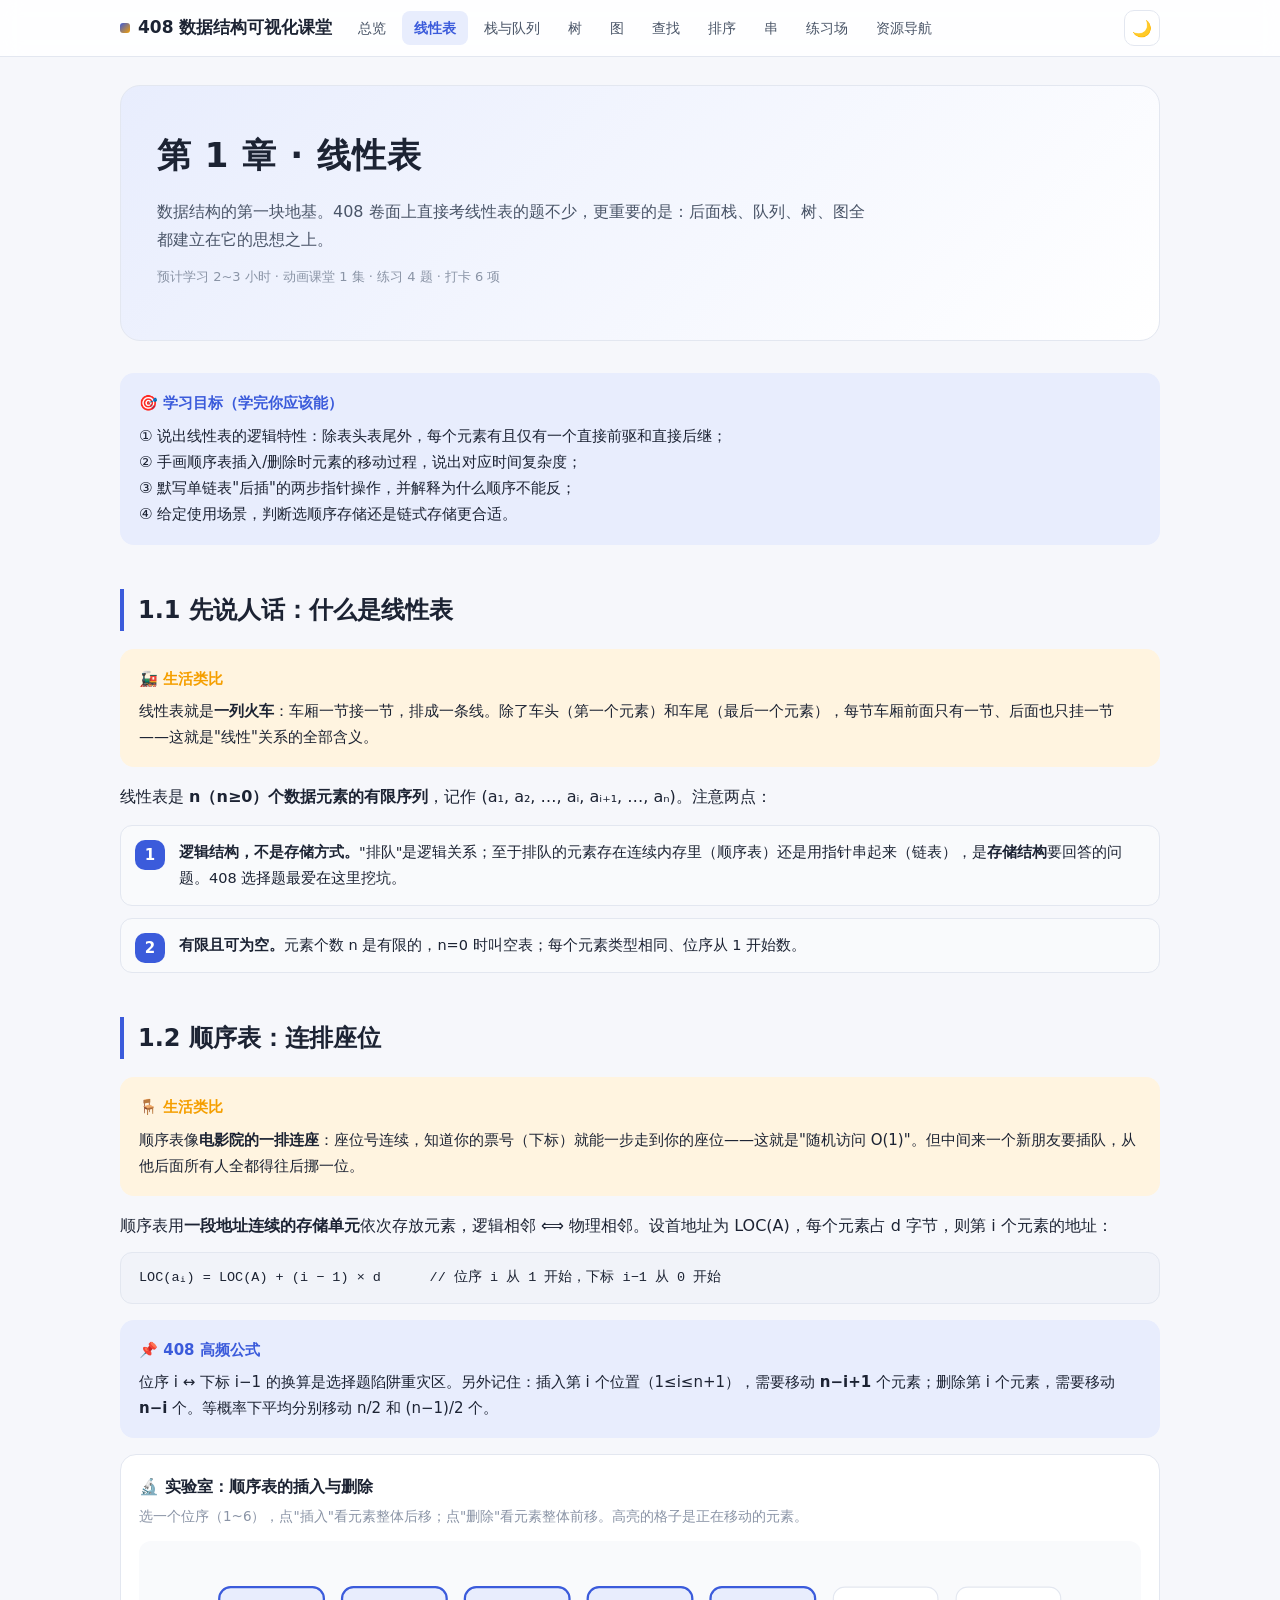
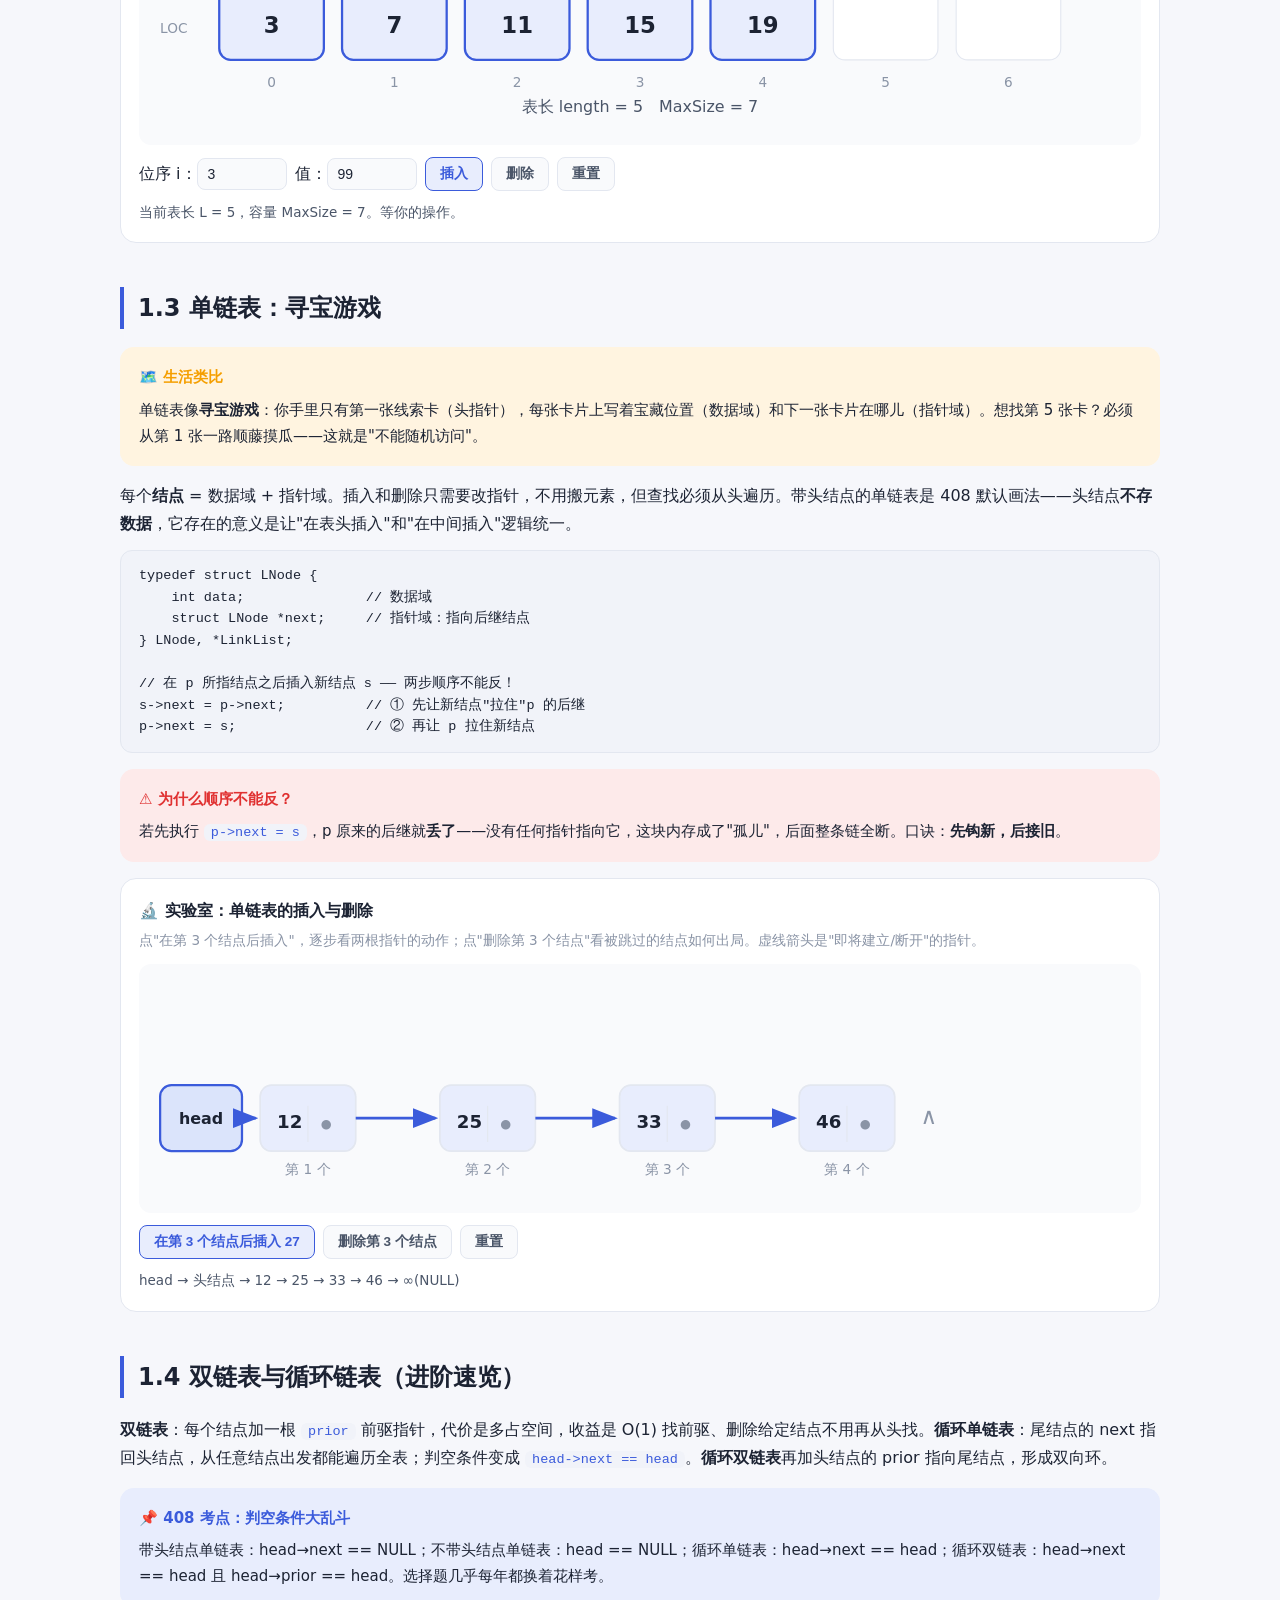
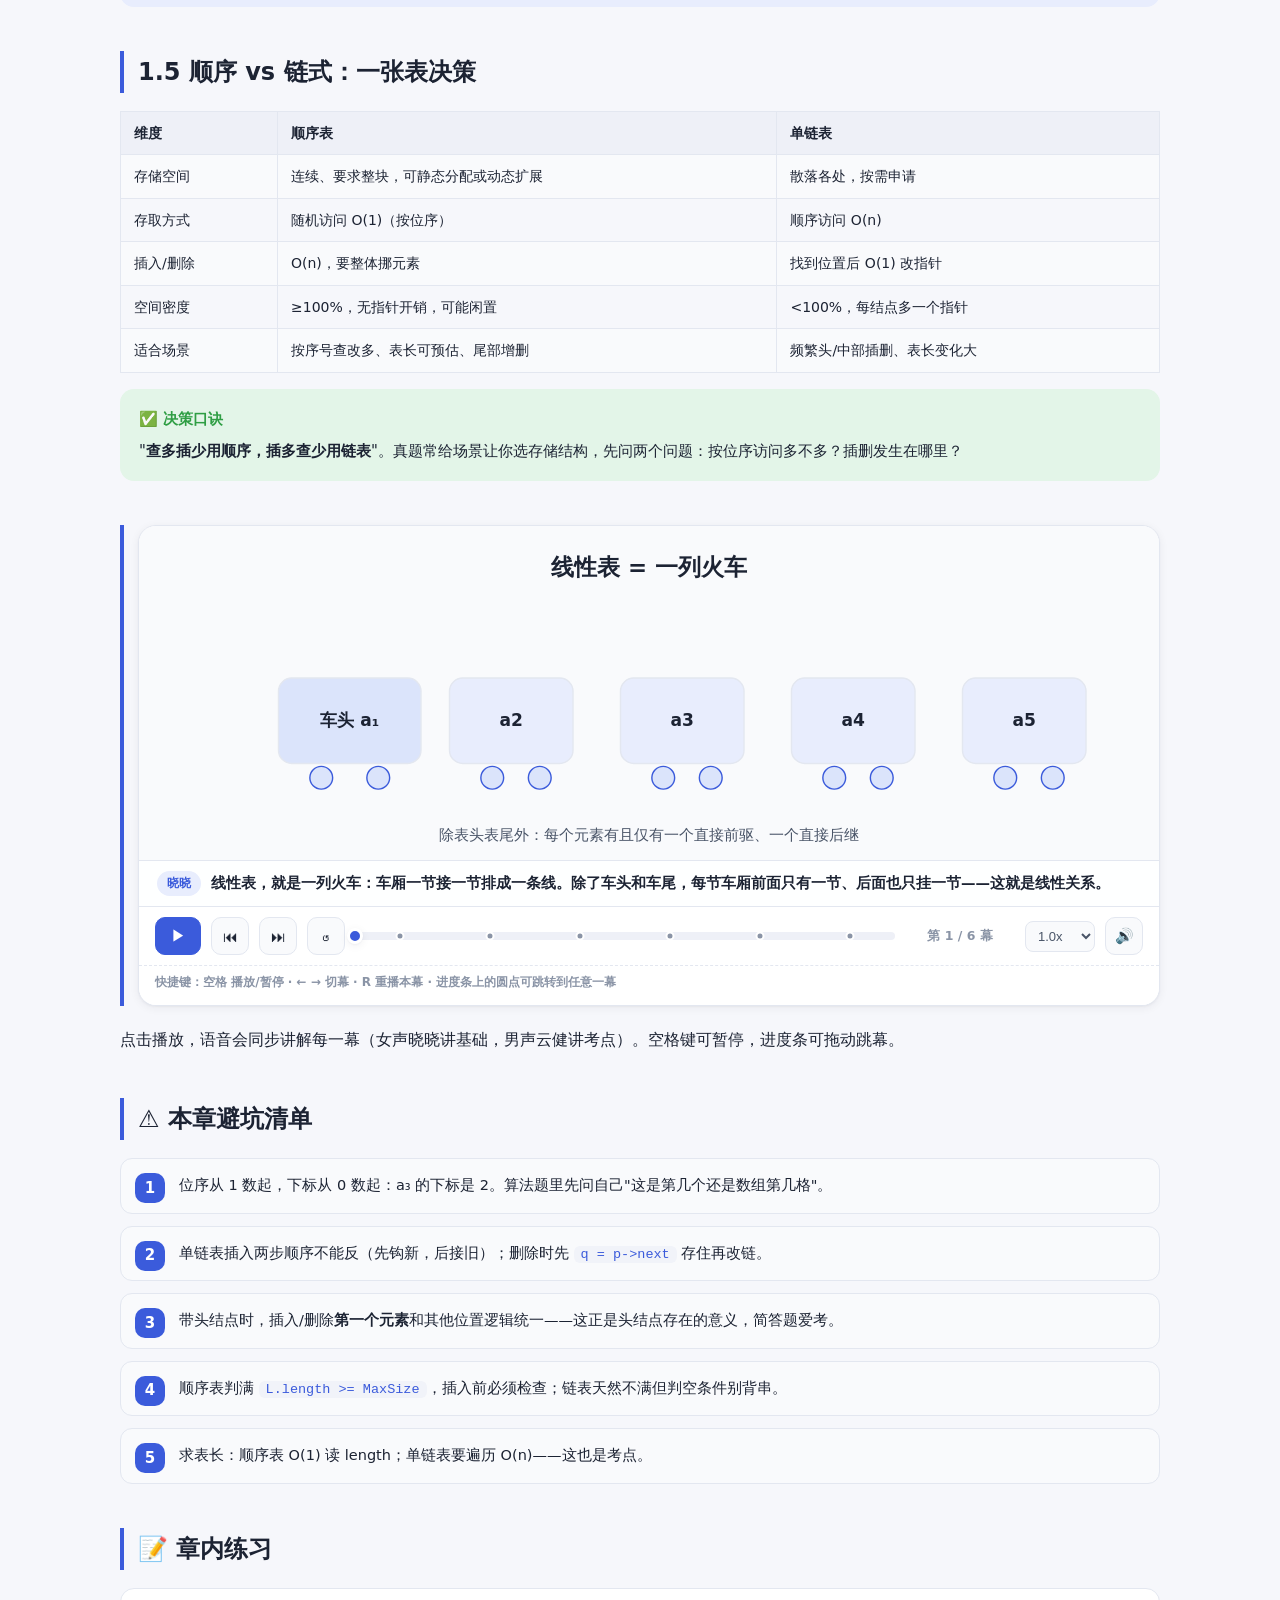
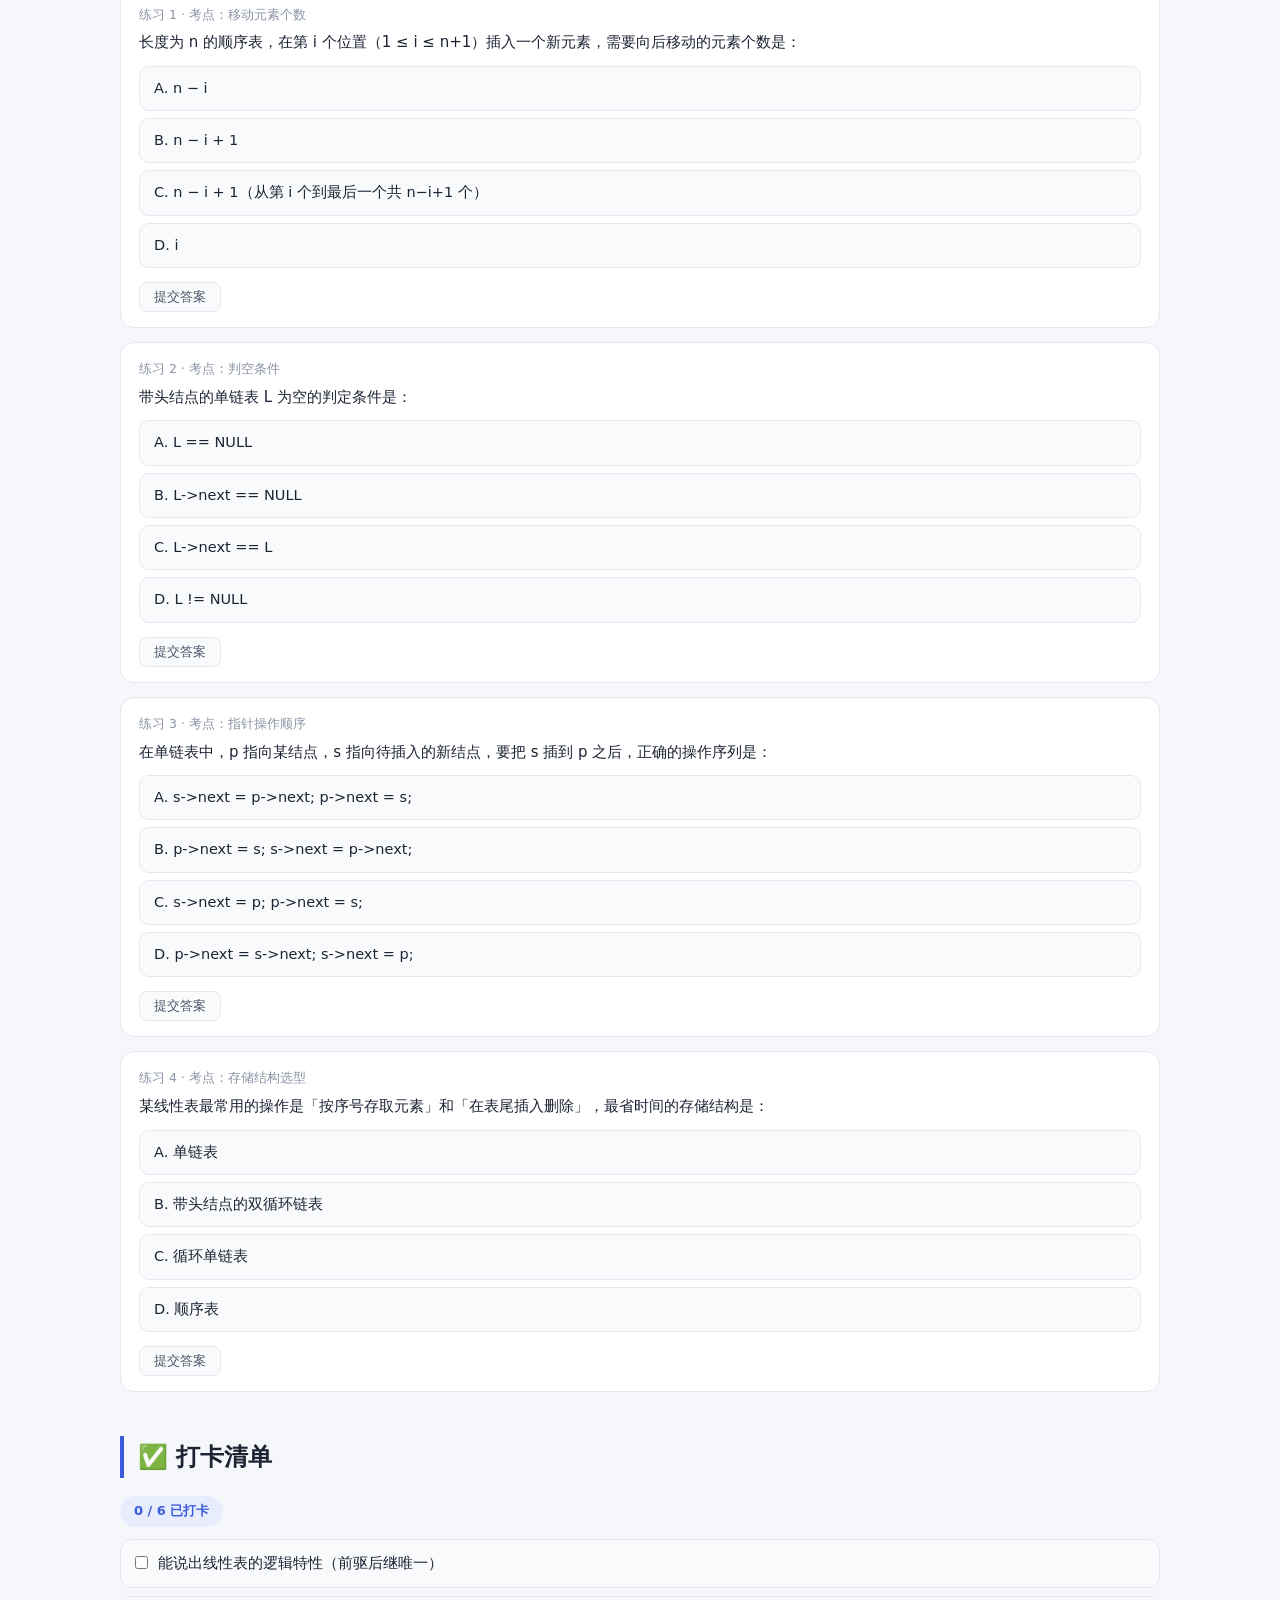
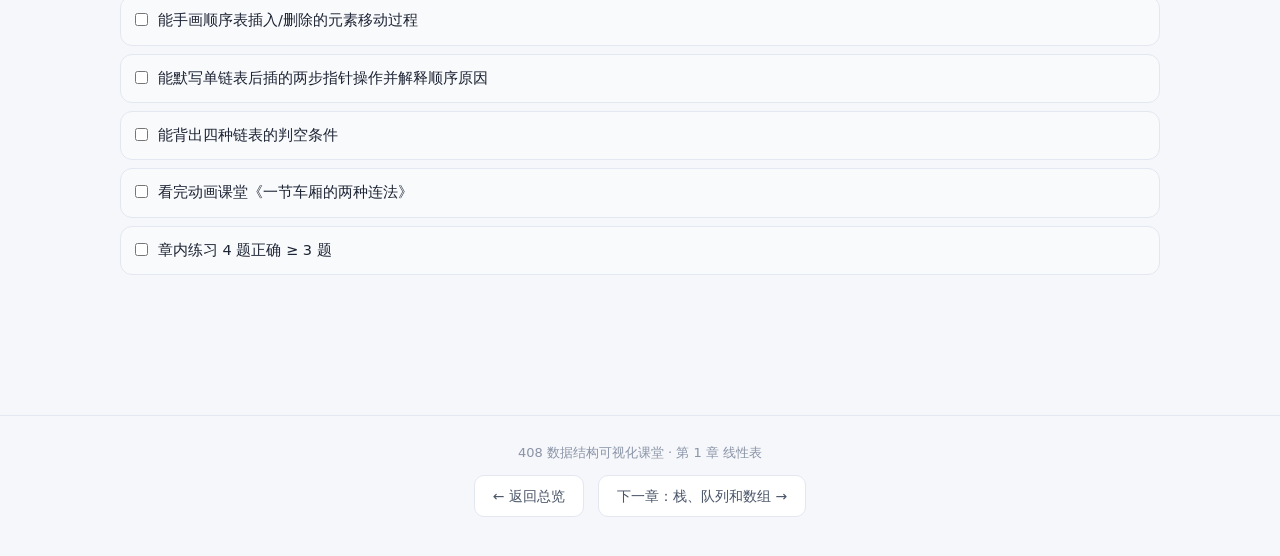
==== ch01.html @ cd4ae3a1 "feat: 408数据结构可视化课堂 v1 - 全7章+动画课堂+实验室+5集MP4" ====
<!DOCTYPE html>
<html lang="zh-CN" data-theme="light">
<head>
<meta charset="UTF-8">
<meta name="viewport" content="width=device-width, initial-scale=1.0">
<title>第 1 章 线性表 · 408 数据结构可视化课堂</title>
<link rel="stylesheet" href="assets/style.css">
</head>
<body>
<nav class="topbar"><div class="topbar-inner">
  <a class="logo" href="index.html"><span class="dot"></span>408 数据结构可视化课堂</a>
  <div class="nav-links">
    <a href="index.html">总览</a><a href="ch01.html">线性表</a><a href="ch02.html">栈与队列</a><a href="ch03.html">树</a><a href="ch04.html">图</a><a href="ch05.html">查找</a><a href="ch06.html">排序</a><a href="ch07.html">串</a><a href="practice.html">练习场</a><a href="resources.html">资源导航</a>
  </div>
  <button class="theme-btn" title="切换明暗主题">🌙</button>
</div></nav>

<div class="wrap">
  <div class="hero">
    <h1>第 1 章 · 线性表</h1>
    <p>数据结构的第一块地基。408 卷面上直接考线性表的题不少，更重要的是：后面栈、队列、树、图全都建立在它的思想之上。</p>
    <p class="tagline">预计学习 2~3 小时 · 动画课堂 1 集 · 练习 4 题 · 打卡 6 项</p>
  </div>

  <div class="callout exam"><div class="co-title">🎯 学习目标（学完你应该能）</div>
  ① 说出线性表的逻辑特性：除表头表尾外，每个元素有且仅有一个直接前驱和直接后继；<br>
  ② 手画顺序表插入/删除时元素的移动过程，说出对应时间复杂度；<br>
  ③ 默写单链表"后插"的两步指针操作，并解释为什么顺序不能反；<br>
  ④ 给定使用场景，判断选顺序存储还是链式存储更合适。</div>

  <h2 class="sec">1.1 先说人话：什么是线性表</h2>
  <div class="callout life"><div class="co-title">🚂 生活类比</div>
  线性表就是<b>一列火车</b>：车厢一节接一节，排成一条线。除了车头（第一个元素）和车尾（最后一个元素），每节车厢前面只有一节、后面也只挂一节——这就是"线性"关系的全部含义。</div>
  <p>线性表是 <b>n（n≥0）个数据元素的有限序列</b>，记作 (a₁, a₂, …, aᵢ, aᵢ₊₁, …, aₙ)。注意两点：</p>
  <div class="steps">
    <div class="step"><b>逻辑结构，不是存储方式。</b>"排队"是逻辑关系；至于排队的元素存在连续内存里（顺序表）还是用指针串起来（链表），是<b>存储结构</b>要回答的问题。408 选择题最爱在这里挖坑。</div>
    <div class="step"><b>有限且可为空。</b>元素个数 n 是有限的，n=0 时叫空表；每个元素类型相同、位序从 1 开始数。</div>
  </div>

  <h2 class="sec">1.2 顺序表：连排座位</h2>
  <div class="callout life"><div class="co-title">🪑 生活类比</div>
  顺序表像<b>电影院的一排连座</b>：座位号连续，知道你的票号（下标）就能一步走到你的座位——这就是"随机访问 O(1)"。但中间来一个新朋友要插队，从他后面所有人全都得往后挪一位。</div>
  <p>顺序表用<b>一段地址连续的存储单元</b>依次存放元素，逻辑相邻 ⟺ 物理相邻。设首地址为 LOC(A)，每个元素占 d 字节，则第 i 个元素的地址：</p>
  <pre class="code">LOC(aᵢ) = LOC(A) + (i − 1) × d      // 位序 i 从 1 开始，下标 i−1 从 0 开始</pre>
  <div class="callout exam"><div class="co-title">📌 408 高频公式</div>
  位序 i ↔ 下标 i−1 的换算是选择题陷阱重灾区。另外记住：插入第 i 个位置（1≤i≤n+1），需要移动 <b>n−i+1</b> 个元素；删除第 i 个元素，需要移动 <b>n−i</b> 个。等概率下平均分别移动 n/2 和 (n−1)/2 个。</div>

  <div class="demo" id="demo-seq">
    <div class="demo-title">🔬 实验室：顺序表的插入与删除</div>
    <div class="demo-desc">选一个位序（1~6），点"插入"看元素整体后移；点"删除"看元素整体前移。高亮的格子是正在移动的元素。</div>
    <div class="demo-stage"><svg id="seq-svg" viewBox="0 0 860 150" width="100%"></svg></div>
    <div class="demo-ctrl">
      <label>位序 i：<input id="seq-pos" type="number" min="1" max="6" value="3"></label>
      <label>值：<input id="seq-val" type="number" value="99"></label>
      <button id="seq-ins">插入</button>
      <button id="seq-del" class="ghost">删除</button>
      <button id="seq-reset" class="ghost">重置</button>
    </div>
    <div class="demo-note" id="seq-note">当前表长 L = 5，容量 MaxSize = 7。等你的操作。</div>
  </div>

  <h2 class="sec">1.3 单链表：寻宝游戏</h2>
  <div class="callout life"><div class="co-title">🗺️ 生活类比</div>
  单链表像<b>寻宝游戏</b>：你手里只有第一张线索卡（头指针），每张卡片上写着宝藏位置（数据域）和下一张卡片在哪儿（指针域）。想找第 5 张卡？必须从第 1 张一路顺藤摸瓜——这就是"不能随机访问"。</div>
  <p>每个<b>结点</b> = 数据域 + 指针域。插入和删除只需要改指针，不用搬元素，但查找必须从头遍历。带头结点的单链表是 408 默认画法——头结点<b>不存数据</b>，它存在的意义是让"在表头插入"和"在中间插入"逻辑统一。</p>
  <pre class="code">typedef struct LNode {
    int data;               // 数据域
    struct LNode *next;     // 指针域：指向后继结点
} LNode, *LinkList;

// 在 p 所指结点之后插入新结点 s —— 两步顺序不能反！
s->next = p->next;          // ① 先让新结点"拉住"p 的后继
p->next = s;                // ② 再让 p 拉住新结点</pre>
  <div class="callout warn"><div class="co-title">⚠️ 为什么顺序不能反？</div>
  若先执行 <code class="inline">p->next = s</code>，p 原来的后继就<b>丢了</b>——没有任何指针指向它，这块内存成了"孤儿"，后面整条链全断。口诀：<b>先钩新，后接旧</b>。</div>

  <div class="demo" id="demo-link">
    <div class="demo-title">🔬 实验室：单链表的插入与删除</div>
    <div class="demo-desc">点"在第 3 个结点后插入"，逐步看两根指针的动作；点"删除第 3 个结点"看被跳过的结点如何出局。虚线箭头是"即将建立/断开"的指针。</div>
    <div class="demo-stage"><svg id="lnk-svg" viewBox="0 0 860 190" width="100%"></svg></div>
    <div class="demo-ctrl">
      <button id="lnk-ins">在第 3 个结点后插入 27</button>
      <button id="lnk-del" class="ghost">删除第 3 个结点</button>
      <button id="lnk-reset" class="ghost">重置</button>
    </div>
    <div class="demo-note" id="lnk-note">head → 头结点 → 12 → 25 → 33 → 46 → ∞(NULL)</div>
  </div>

  <h2 class="sec">1.4 双链表与循环链表（进阶速览）</h2>
  <p><b>双链表</b>：每个结点加一根 <code class="inline">prior</code> 前驱指针，代价是多占空间，收益是 O(1) 找前驱、删除给定结点不用再从头找。<b>循环单链表</b>：尾结点的 next 指回头结点，从任意结点出发都能遍历全表；判空条件变成 <code class="inline">head->next == head</code>。<b>循环双链表</b>再加头结点的 prior 指向尾结点，形成双向环。</p>
  <div class="callout exam"><div class="co-title">📌 408 考点：判空条件大乱斗</div>
  带头结点单链表：head→next == NULL；不带头结点单链表：head == NULL；循环单链表：head→next == head；循环双链表：head→next == head 且 head→prior == head。选择题几乎每年都换着花样考。</div>

  <h2 class="sec">1.5 顺序 vs 链式：一张表决策</h2>
  <table class="tbl">
    <tr><th>维度</th><th>顺序表</th><th>单链表</th></tr>
    <tr><td>存储空间</td><td>连续、要求整块，可静态分配或动态扩展</td><td>散落各处，按需申请</td></tr>
    <tr><td>存取方式</td><td>随机访问 O(1)（按位序）</td><td>顺序访问 O(n)</td></tr>
    <tr><td>插入/删除</td><td>O(n)，要整体挪元素</td><td>找到位置后 O(1) 改指针</td></tr>
    <tr><td>空间密度</td><td>≥100%，无指针开销，可能闲置</td><td>&lt;100%，每结点多一个指针</td></tr>
    <tr><td>适合场景</td><td>按序号查改多、表长可预估、尾部增删</td><td>频繁头/中部插删、表长变化大</td></tr>
  </table>
  <div class="callout ok"><div class="co-title">✅ 决策口诀</div>
  "<b>查多插少用顺序，插多查少用链表</b>"。真题常给场景让你选存储结构，先问两个问题：按位序访问多不多？插删发生在哪里？</div>

  <h2 class="sec" id="lesson">🎬 动画课堂 · 第 1 集《一节车厢的两种连法》</h2>
  <p>点击播放，语音会同步讲解每一幕（女声晓晓讲基础，男声云健讲考点）。空格键可暂停，进度条可拖动跳幕。</p>
  <div id="lesson"></div>

  <h2 class="sec">⚠️ 本章避坑清单</h2>
  <div class="steps">
    <div class="step">位序从 1 数起，下标从 0 数起：a₃ 的下标是 2。算法题里先问自己"这是第几个还是数组第几格"。</div>
    <div class="step">单链表插入两步顺序不能反（先钩新，后接旧）；删除时先 <code class="inline">q = p->next</code> 存住再改链。</div>
    <div class="step">带头结点时，插入/删除<b>第一个元素</b>和其他位置逻辑统一——这正是头结点存在的意义，简答题爱考。</div>
    <div class="step">顺序表判满 <code class="inline">L.length >= MaxSize</code>，插入前必须检查；链表天然不满但判空条件别背串。</div>
    <div class="step">求表长：顺序表 O(1) 读 length；单链表要遍历 O(n)——这也是考点。</div>
  </div>

  <h2 class="sec">📝 章内练习</h2>
  <div class="quiz" data-answer="C">
    <div class="q-head"><div class="q-tag">练习 1 · 考点：移动元素个数</div>
    长度为 n 的顺序表，在第 i 个位置（1 ≤ i ≤ n+1）插入一个新元素，需要向后移动的元素个数是：</div>
    <div class="opts">
      <div class="opt" data-opt="A">A. n − i</div>
      <div class="opt" data-opt="B">B. n − i + 1</div>
      <div class="opt" data-opt="C">C. n − i + 1（从第 i 个到最后一个共 n−i+1 个）</div>
      <div class="opt" data-opt="D">D. i</div>
    </div>
    <div class="q-foot"><button class="btn-ans">提交答案</button><span class="q-res"></span></div>
    <div class="q-exp"><b>解析：</b>选 C（即 n−i+1 个）。插入在第 i 位，第 i 个到第 n 个元素（共 n−i+1 个）都要后移。记忆锚点：插得越靠前挪得越多，插到表尾（i=n+1）一个都不用挪。注意 B 和 C 本题数值相同是干扰排版，严谨写法就是 n−i+1。</div>
  </div>
  <div class="quiz" data-answer="B">
    <div class="q-head"><div class="q-tag">练习 2 · 考点：判空条件</div>
    带头结点的单链表 L 为空的判定条件是：</div>
    <div class="opts">
      <div class="opt" data-opt="A">A. L == NULL</div>
      <div class="opt" data-opt="B">B. L->next == NULL</div>
      <div class="opt" data-opt="C">C. L->next == L</div>
      <div class="opt" data-opt="D">D. L != NULL</div>
    </div>
    <div class="q-foot"><button class="btn-ans">提交答案</button><span class="q-res"></span></div>
    <div class="q-exp"><b>解析：</b>选 B。带头结点时头指针永远非空（指向头结点），空表的特征是"头结点后面没人"。A 是不带头结点的判空，C 是循环单链表的判空。三个选项放一起正好是本页考点框的复习。</div>
  </div>
  <div class="quiz" data-answer="A">
    <div class="q-head"><div class="q-tag">练习 3 · 考点：指针操作顺序</div>
    在单链表中，p 指向某结点，s 指向待插入的新结点，要把 s 插到 p 之后，正确的操作序列是：</div>
    <div class="opts">
      <div class="opt" data-opt="A">A. s->next = p->next; p->next = s;</div>
      <div class="opt" data-opt="B">B. p->next = s; s->next = p->next;</div>
      <div class="opt" data-opt="C">C. s->next = p; p->next = s;</div>
      <div class="opt" data-opt="D">D. p->next = s->next; s->next = p;</div>
    </div>
    <div class="q-foot"><button class="btn-ans">提交答案</button><span class="q-res"></span></div>
    <div class="q-exp"><b>解析：</b>选 A。口诀"先钩新，后接旧"。B 选项第二句执行时 p->next 已经是 s 自己了，s->next = s 成环且原后继丢失。这是算法大题手写代码的必对细节。</div>
  </div>
  <div class="quiz" data-answer="D">
    <div class="q-head"><div class="q-tag">练习 4 · 考点：存储结构选型</div>
    某线性表最常用的操作是「按序号存取元素」和「在表尾插入删除」，最省时间的存储结构是：</div>
    <div class="opts">
      <div class="opt" data-opt="A">A. 单链表</div>
      <div class="opt" data-opt="B">B. 带头结点的双循环链表</div>
      <div class="opt" data-opt="C">C. 循环单链表</div>
      <div class="opt" data-opt="D">D. 顺序表</div>
    </div>
    <div class="q-foot"><button class="btn-ans">提交答案</button><span class="q-res"></span></div>
    <div class="q-exp"><b>解析：</b>选 D。"按序号存取"直接锁定顺序表的随机访问 O(1)；表尾插删顺序表也都是 O(1)。口诀"查多插少用顺序"完整版是"按位序访问 + 尾部增删"场景。链表虽然尾部插删（带尾指针）也快，但按序号访问必须 O(n) 遍历，直接出局。</div>
  </div>

  <h2 class="sec">✅ 打卡清单</h2>
  <div data-ck-scope>
    <p><span class="progress-pill">0 / 6 已打卡</span></p>
    <div class="checklist">
      <label class="check-item" data-ck="ch1-1"><input type="checkbox"><span>能说出线性表的逻辑特性（前驱后继唯一）</span></label>
      <label class="check-item" data-ck="ch1-2"><input type="checkbox"><span>能手画顺序表插入/删除的元素移动过程</span></label>
      <label class="check-item" data-ck="ch1-3"><input type="checkbox"><span>能默写单链表后插的两步指针操作并解释顺序原因</span></label>
      <label class="check-item" data-ck="ch1-4"><input type="checkbox"><span>能背出四种链表的判空条件</span></label>
      <label class="check-item" data-ck="ch1-5"><input type="checkbox"><span>看完动画课堂《一节车厢的两种连法》</span></label>
      <label class="check-item" data-ck="ch1-6"><input type="checkbox"><span>章内练习 4 题正确 ≥ 3 题</span></label>
    </div>
  </div>
</div>

<footer>
  408 数据结构可视化课堂 · 第 1 章 线性表<br>
  <div class="pagers">
    <a href="index.html">← 返回总览</a><a href="ch02.html">下一章：栈、队列和数组 →</a>
  </div>
</footer>
<script src="assets/app.js"></script>
<script src="assets/lesson-player.js"></script>
<script src="assets/lesson-ch01.js"></script>
<script src="assets/demo-ch01.js"></script>
</body>
</html>
---- assets/style.css ----
/* 408 数据结构可视化课堂 · 双主题设计系统 */
:root {
  --bg: #f6f7fb;
  --bg-soft: #eef0f7;
  --card: #ffffff;
  --card-2: #f9fafc;
  --ink: #1c2333;
  --ink-2: #4a5568;
  --ink-3: #8a94a6;
  --line: #e3e7f0;
  --brand: #3b5bdb;
  --brand-2: #5c7cfa;
  --brand-soft: #e8edfd;
  --accent: #f59f00;
  --accent-soft: #fff4e0;
  --green: #2f9e44;
  --green-soft: #e3f5e8;
  --red: #e03131;
  --red-soft: #fdeaea;
  --shadow: 0 2px 10px rgba(28, 35, 51, .06), 0 1px 2px rgba(28, 35, 51, .04);
  --code-bg: #f1f3f9;
  --svg-ink: #1c2333;
  --svg-fill: #e8edfd;
  --svg-fill-2: #dbe4fb;
}
[data-theme="dark"] {
  --bg: #12161f;
  --bg-soft: #171c27;
  --card: #1c2230;
  --card-2: #212838;
  --ink: #e8ecf4;
  --ink-2: #b3bccd;
  --ink-3: #76819a;
  --line: #2c3446;
  --brand: #6c8cff;
  --brand-2: #8da5ff;
  --brand-soft: #232c4a;
  --accent: #fdb44d;
  --accent-soft: #33290f;
  --green: #51cf66;
  --green-soft: #15321c;
  --red: #ff6b6b;
  --red-soft: #3a1a1a;
  --shadow: 0 2px 10px rgba(0, 0, 0, .35);
  --code-bg: #232a3a;
  --svg-ink: #e8ecf4;
  --svg-fill: #232c4a;
  --svg-fill-2: #2c3760;
}
* { box-sizing: border-box; margin: 0; padding: 0; }
html { scroll-behavior: smooth; }
body {
  font-family: "PingFang SC", "Microsoft YaHei", "Segoe UI", system-ui, sans-serif;
  background: var(--bg); color: var(--ink);
  line-height: 1.75; font-size: 16px;
  transition: background .25s, color .25s;
}
a { color: var(--brand); text-decoration: none; }
a:hover { text-decoration: underline; }

/* ── 顶部导航 ── */
.topbar {
  position: sticky; top: 0; z-index: 50;
  background: color-mix(in srgb, var(--card) 88%, transparent);
  backdrop-filter: blur(10px);
  border-bottom: 1px solid var(--line);
}
.topbar-inner {
  max-width: 1080px; margin: 0 auto; padding: 10px 20px;
  display: flex; align-items: center; gap: 14px;
}
.logo { font-weight: 800; font-size: 17px; color: var(--ink); display: flex; align-items: center; gap: 8px; }
.logo .dot { width: 10px; height: 10px; border-radius: 3px; background: linear-gradient(135deg, var(--brand), var(--accent)); }
.logo:hover { text-decoration: none; }
.nav-links { display: flex; gap: 4px; flex: 1; flex-wrap: wrap; }
.nav-links a {
  padding: 5px 12px; border-radius: 8px; color: var(--ink-2); font-size: 14px;
}
.nav-links a:hover { background: var(--brand-soft); color: var(--brand); text-decoration: none; }
.nav-links a.active { background: var(--brand-soft); color: var(--brand); font-weight: 600; }
.theme-btn {
  border: 1px solid var(--line); background: var(--card); color: var(--ink-2);
  width: 36px; height: 36px; border-radius: 10px; cursor: pointer; font-size: 16px;
  transition: transform .15s;
}
.theme-btn:hover { transform: scale(1.08); }

/* ── 布局 ── */
.wrap { max-width: 1080px; margin: 0 auto; padding: 28px 20px 80px; }
.hero {
  background: linear-gradient(135deg, var(--brand-soft), var(--card));
  border: 1px solid var(--line); border-radius: 20px;
  padding: 40px 36px; margin-bottom: 32px;
}
.hero h1 { font-size: 34px; letter-spacing: 1px; margin-bottom: 12px; }
.hero p { color: var(--ink-2); max-width: 720px; }
.hero .tagline { color: var(--ink-3); font-size: 13px; margin-top: 10px; }
h2.sec {
  font-size: 24px; margin: 44px 0 18px; padding-left: 14px;
  border-left: 4px solid var(--brand);
}
h3.sub { font-size: 19px; margin: 30px 0 12px; }
p { margin-bottom: 12px; }
.muted { color: var(--ink-3); }
.small { font-size: 13px; }

/* ── 卡片与网格 ── */
.grid { display: grid; gap: 16px; }
.grid.cols-2 { grid-template-columns: repeat(auto-fit, minmax(320px, 1fr)); }
.grid.cols-3 { grid-template-columns: repeat(auto-fit, minmax(260px, 1fr)); }
.card {
  background: var(--card); border: 1px solid var(--line); border-radius: 16px;
  padding: 20px 22px; box-shadow: var(--shadow);
}
.card.clickable { transition: transform .15s, box-shadow .15s; display: block; color: inherit; }
.card.clickable:hover { transform: translateY(-3px); text-decoration: none; box-shadow: 0 8px 24px rgba(59,91,219,.12); }
.card .ch-num {
  font-size: 13px; font-weight: 700; color: var(--brand);
  background: var(--brand-soft); border-radius: 8px; padding: 2px 10px; display: inline-block; margin-bottom: 10px;
}
.card h3 { font-size: 18px; margin-bottom: 8px; }
.card p { color: var(--ink-2); font-size: 14px; margin-bottom: 8px; }
.chips { display: flex; flex-wrap: wrap; gap: 6px; margin-top: 10px; }
.chip {
  font-size: 12px; color: var(--ink-2); background: var(--bg-soft);
  border: 1px solid var(--line); border-radius: 999px; padding: 2px 10px;
}
.chip.hot { background: var(--accent-soft); border-color: transparent; color: var(--accent); }

/* ── 提示框 ── */
.callout {
  border-radius: 14px; padding: 16px 18px; margin: 16px 0;
  border: 1px solid var(--line); background: var(--card-2); font-size: 15px;
}
.callout .co-title { font-weight: 700; margin-bottom: 6px; display: flex; align-items: center; gap: 8px; }
.callout.life { background: var(--accent-soft); border-color: transparent; }
.callout.life .co-title { color: var(--accent); }
.callout.exam { background: var(--brand-soft); border-color: transparent; }
.callout.exam .co-title { color: var(--brand); }
.callout.warn { background: var(--red-soft); border-color: transparent; }
.callout.warn .co-title { color: var(--red); }
.callout.ok { background: var(--green-soft); border-color: transparent; }
.callout.ok .co-title { color: var(--green); }

/* ── 代码块 ── */
pre.code {
  background: var(--code-bg); border: 1px solid var(--line); border-radius: 12px;
  padding: 14px 18px; overflow-x: auto; font-size: 13.5px; line-height: 1.6;
  font-family: Consolas, "JetBrains Mono", monospace; margin: 12px 0;
}
code.inline {
  background: var(--code-bg); border-radius: 6px; padding: 1px 7px;
  font-family: Consolas, monospace; font-size: 13.5px; color: var(--brand);
}
[data-theme="dark"] code.inline { color: var(--brand-2); }

/* ── 表格 ── */
table.tbl { width: 100%; border-collapse: collapse; margin: 14px 0; font-size: 14px; }
table.tbl th, table.tbl td { border: 1px solid var(--line); padding: 9px 13px; text-align: left; }
table.tbl th { background: var(--bg-soft); font-weight: 700; }
table.tbl tr:nth-child(even) td { background: var(--card-2); }

/* ── 打卡清单 ── */
.checklist { display: grid; gap: 8px; }
.check-item {
  display: flex; align-items: flex-start; gap: 10px;
  background: var(--card-2); border: 1px solid var(--line);
  border-radius: 12px; padding: 11px 14px; cursor: pointer; transition: border-color .15s;
  font-size: 14.5px;
}
.check-item:hover { border-color: var(--brand-2); }
.check-item input { margin-top: 5px; accent-color: var(--brand); cursor: pointer; }
.check-item.done { background: var(--green-soft); border-color: transparent; }
.check-item.done span { text-decoration: line-through; color: var(--ink-3); }
.progress-pill {
  display: inline-block; font-size: 13px; font-weight: 700; color: var(--brand);
  background: var(--brand-soft); border-radius: 999px; padding: 4px 14px;
}

/* ── 练习题 ── */
.quiz { border: 1px solid var(--line); border-radius: 14px; background: var(--card); margin: 14px 0; overflow: hidden; }
.quiz .q-head { padding: 15px 18px 6px; font-size: 15px; }
.quiz .q-head .q-tag { color: var(--ink-3); font-size: 12.5px; margin-bottom: 4px; }
.quiz .opts { padding: 4px 18px 14px; display: grid; gap: 7px; }
.quiz .opt {
  border: 1.5px solid var(--line); border-radius: 10px; padding: 9px 14px;
  cursor: pointer; font-size: 14.5px; transition: border-color .15s, background .15s;
  background: var(--card-2);
}
.quiz .opt:hover { border-color: var(--brand-2); }
.quiz .opt.sel { border-color: var(--brand); background: var(--brand-soft); }
.quiz .opt.right { border-color: var(--green); background: var(--green-soft); }
.quiz .opt.wrong { border-color: var(--red); background: var(--red-soft); }
.quiz .q-foot { padding: 0 18px 15px; display: flex; gap: 10px; align-items: center; }
.quiz .btn-ans {
  border: 1px solid var(--line); background: var(--card-2); color: var(--ink-2);
  border-radius: 8px; padding: 5px 14px; cursor: pointer; font-size: 13px;
}
.quiz .btn-ans:hover { border-color: var(--brand); color: var(--brand); }
.quiz .q-res { font-size: 13.5px; font-weight: 700; }
.quiz .q-res.good { color: var(--green); }
.quiz .q-res.bad { color: var(--red); }
.quiz .q-exp {
  display: none; margin: 0 18px 16px; padding: 12px 16px;
  background: var(--bg-soft); border-radius: 10px; font-size: 14px; color: var(--ink-2);
}
.quiz .q-exp.show { display: block; }
.quiz .q-exp b { color: var(--ink); }

/* ── 动画课堂播放器 ── */
.player {
  background: var(--card); border: 1px solid var(--line); border-radius: 18px;
  overflow: hidden; box-shadow: var(--shadow); margin: 20px 0;
}
.player .stage {
  position: relative; background: var(--card-2);
  min-height: 380px; display: flex; align-items: center; justify-content: center;
}
.player .stage svg { max-width: 100%; display: block; }
.player .caption {
  position: absolute; left: 0; right: 0; bottom: 0;
  background: color-mix(in srgb, var(--card) 92%, transparent);
  border-top: 1px solid var(--line);
  padding: 10px 18px; font-size: 14.5px; min-height: 44px;
  display: flex; align-items: center; gap: 10px;
}
.player .caption .voice-tag {
  flex-shrink: 0; font-size: 11.5px; font-weight: 700; color: var(--brand);
  background: var(--brand-soft); border-radius: 999px; padding: 2px 10px;
}
.player .ctrl {
  display: flex; align-items: center; gap: 10px;
  padding: 10px 16px; border-top: 1px solid var(--line); background: var(--card);
  flex-wrap: wrap;
}
.player .ctrl button {
  border: 1px solid var(--line); background: var(--card-2); color: var(--ink);
  width: 38px; height: 38px; border-radius: 10px; cursor: pointer; font-size: 15px;
  transition: border-color .15s, transform .1s;
}
.player .ctrl button:hover { border-color: var(--brand); }
.player .ctrl button:active { transform: scale(.94); }
.player .ctrl button.play { background: var(--brand); border-color: var(--brand); color: #fff; width: 46px; }
.player .pbar { flex: 1; min-width: 160px; height: 8px; background: var(--bg-soft); border-radius: 999px; position: relative; cursor: pointer; }
.player .pbar .pfill {
  position: absolute; left: 0; top: 0; bottom: 0; width: 0%;
  background: linear-gradient(90deg, var(--brand), var(--brand-2));
  border-radius: 999px; transition: width .1s linear;
}
.player .pbar .pknob {
  position: absolute; top: 50%; width: 16px; height: 16px; border-radius: 50%;
  background: var(--brand); border: 3px solid var(--card);
  transform: translate(-50%, -50%); box-shadow: var(--shadow);
}
.player .scene-label { font-size: 12.5px; color: var(--ink-3); min-width: 110px; text-align: center; }
.player .speed-sel {
  border: 1px solid var(--line); background: var(--card-2); color: var(--ink-2);
  border-radius: 8px; padding: 6px 8px; font-size: 13px; cursor: pointer;
}
.player .dot {
  position: absolute; top: 50%; width: 9px; height: 9px; border-radius: 50%;
  background: var(--ink-3); border: 2px solid var(--card);
  transform: translate(-50%, -50%); cursor: pointer; z-index: 2; transition: transform .12s;
}
.player .dot:hover { transform: translate(-50%, -50%) scale(1.5); background: var(--brand); }
.player .hint {
  padding: 6px 16px 12px; font-size: 12px; color: var(--ink-3);
  border-top: 1px dashed var(--line); background: var(--card);
}
.player .replay, .player .mute { width: 34px; }

/* ── 交互演示区 ── */
.demo {
  background: var(--card); border: 1px solid var(--line); border-radius: 16px;
  padding: 18px; margin: 16px 0;
}
.demo .demo-title { font-weight: 700; margin-bottom: 4px; display: flex; align-items: center; gap: 8px; }
.demo .demo-desc { font-size: 13.5px; color: var(--ink-3); margin-bottom: 12px; }
.demo .demo-stage { background: var(--card-2); border-radius: 12px; padding: 12px; overflow-x: auto; }
.demo .demo-ctrl { display: flex; gap: 8px; flex-wrap: wrap; margin-top: 12px; align-items: center; }
.demo .demo-ctrl input, .demo .demo-ctrl select {
  border: 1px solid var(--line); background: var(--card-2); color: var(--ink);
  border-radius: 8px; padding: 7px 10px; font-size: 14px; width: 90px;
}
.demo .demo-ctrl button {
  border: 1px solid var(--brand); background: var(--brand-soft); color: var(--brand);
  border-radius: 8px; padding: 7px 14px; font-size: 13.5px; font-weight: 600; cursor: pointer;
  transition: transform .1s;
}
.demo .demo-ctrl button:hover { transform: translateY(-1px); }
.demo .demo-ctrl button.ghost { border-color: var(--line); background: var(--card-2); color: var(--ink-2); }
.demo .demo-note { margin-top: 10px; font-size: 13.5px; color: var(--ink-2); min-height: 22px; }

/* ── 资源页 ── */
.res-item { display: flex; gap: 14px; padding: 15px 0; border-bottom: 1px dashed var(--line); }
.res-item:last-child { border-bottom: none; }
.res-icon { font-size: 22px; flex-shrink: 0; margin-top: 2px; }
.res-body h4 { font-size: 15.5px; margin-bottom: 3px; }
.res-body p { font-size: 13.5px; color: var(--ink-2); margin-bottom: 4px; }
.res-meta { font-size: 12px; color: var(--ink-3); }
.res-meta .star { color: var(--accent); }

/* ── 步骤流 ── */
.steps { counter-reset: st; display: grid; gap: 12px; margin: 14px 0; }
.step {
  position: relative; padding: 14px 16px 14px 58px;
  background: var(--card-2); border: 1px solid var(--line); border-radius: 12px; font-size: 14.5px;
}
.step::before {
  counter-increment: st; content: counter(st);
  position: absolute; left: 14px; top: 14px;
  width: 30px; height: 30px; border-radius: 10px;
  background: var(--brand); color: #fff; font-weight: 800;
  display: flex; align-items: center; justify-content: center; font-size: 15px;
}

/* ── 页脚 ── */
footer {
  border-top: 1px solid var(--line); padding: 26px 20px 40px;
  text-align: center; color: var(--ink-3); font-size: 13px; margin-top: 60px;
}
footer .pagers { display: flex; justify-content: center; gap: 14px; margin-top: 10px; }
footer .pagers a {
  border: 1px solid var(--line); border-radius: 10px; padding: 8px 18px;
  background: var(--card); color: var(--ink-2); font-size: 14px;
}
footer .pagers a:hover { border-color: var(--brand); color: var(--brand); text-decoration: none; }

@media (max-width: 640px) {
  .hero { padding: 26px 20px; }
  .hero h1 { font-size: 26px; }
  .wrap { padding: 18px 14px 60px; }
}
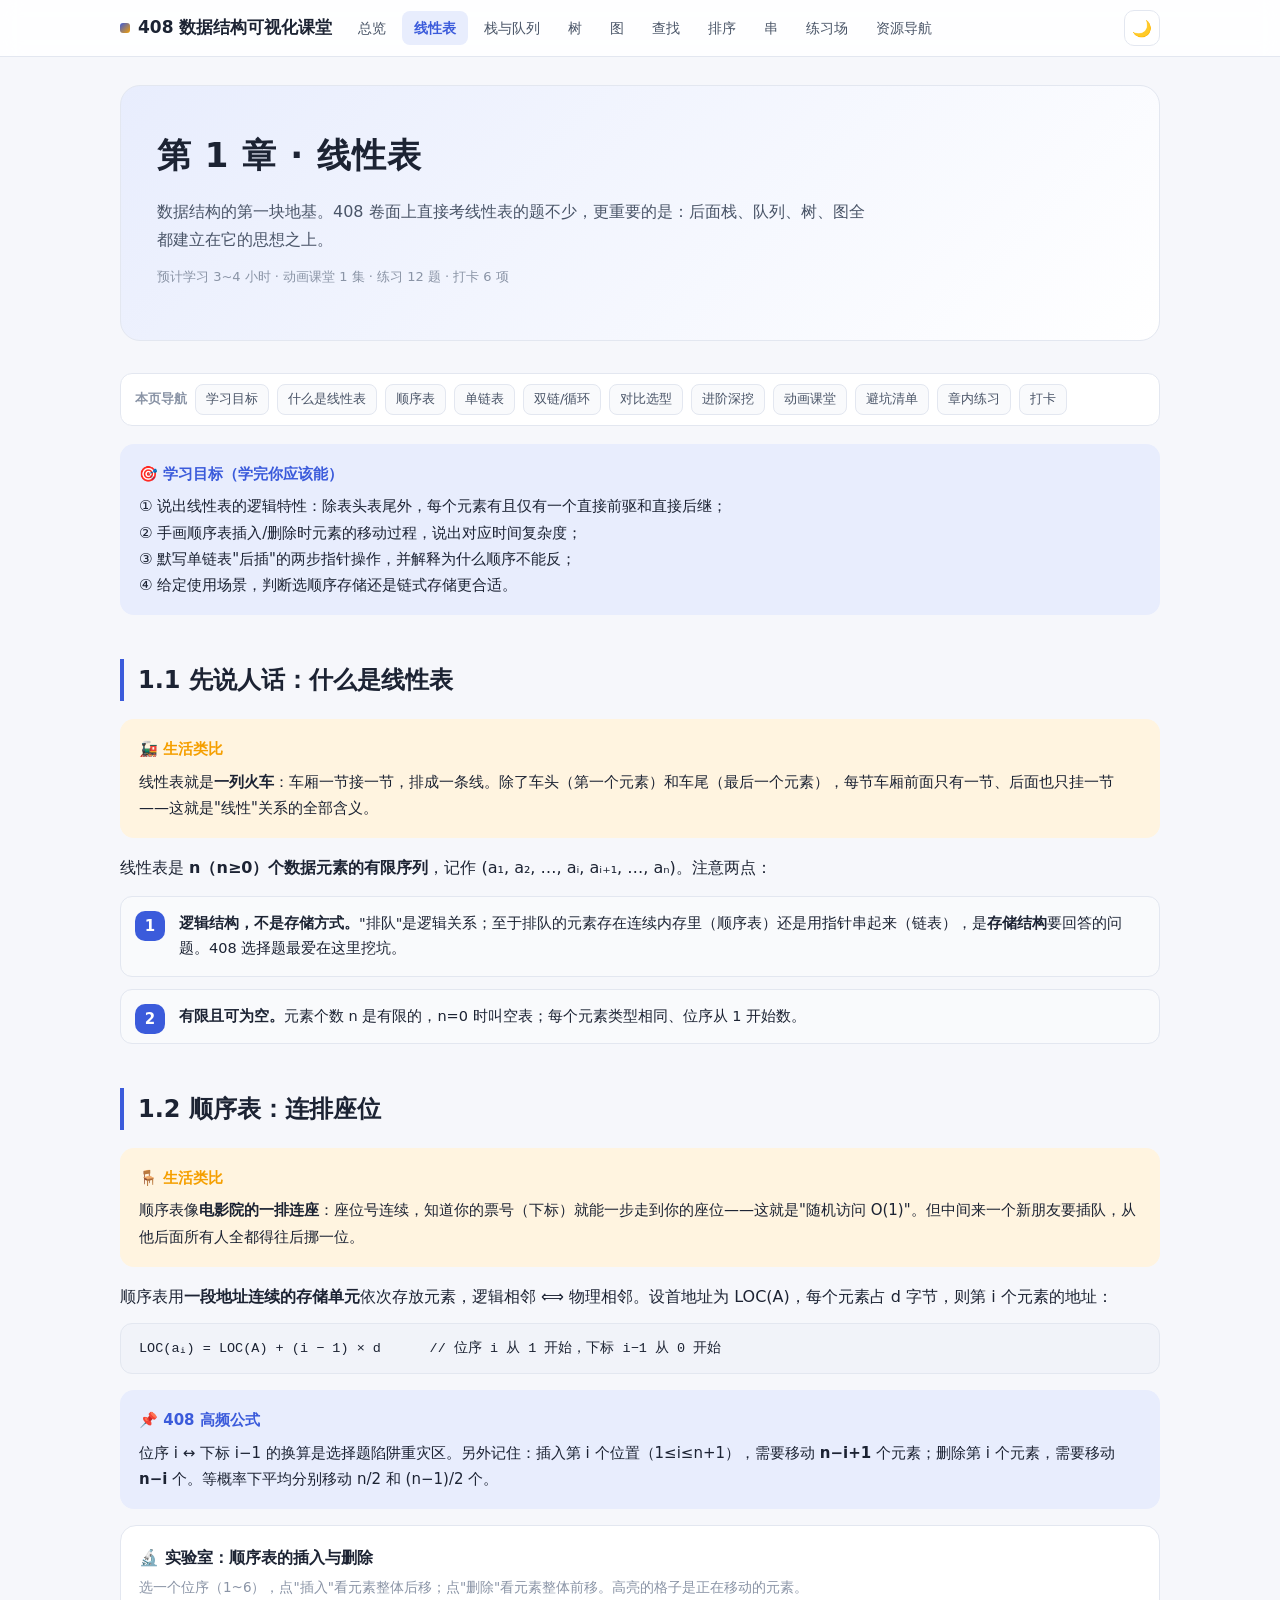
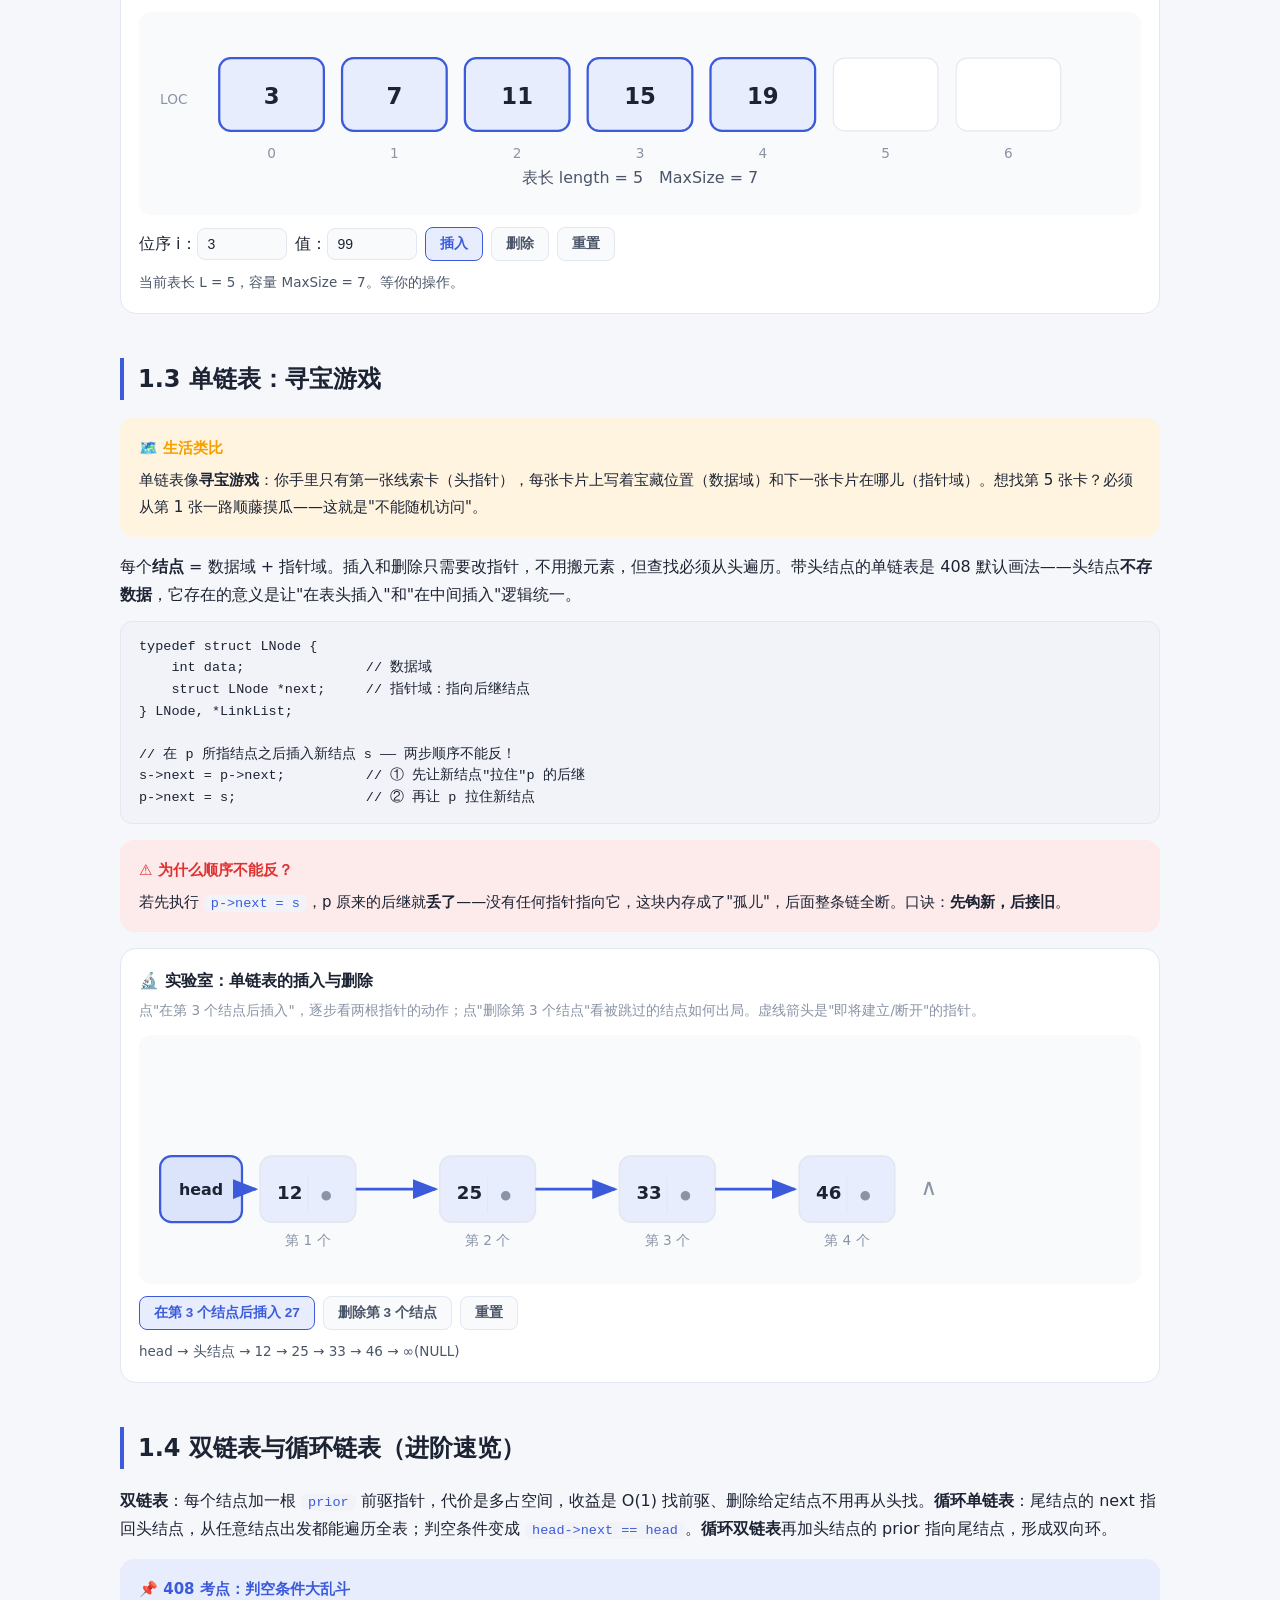
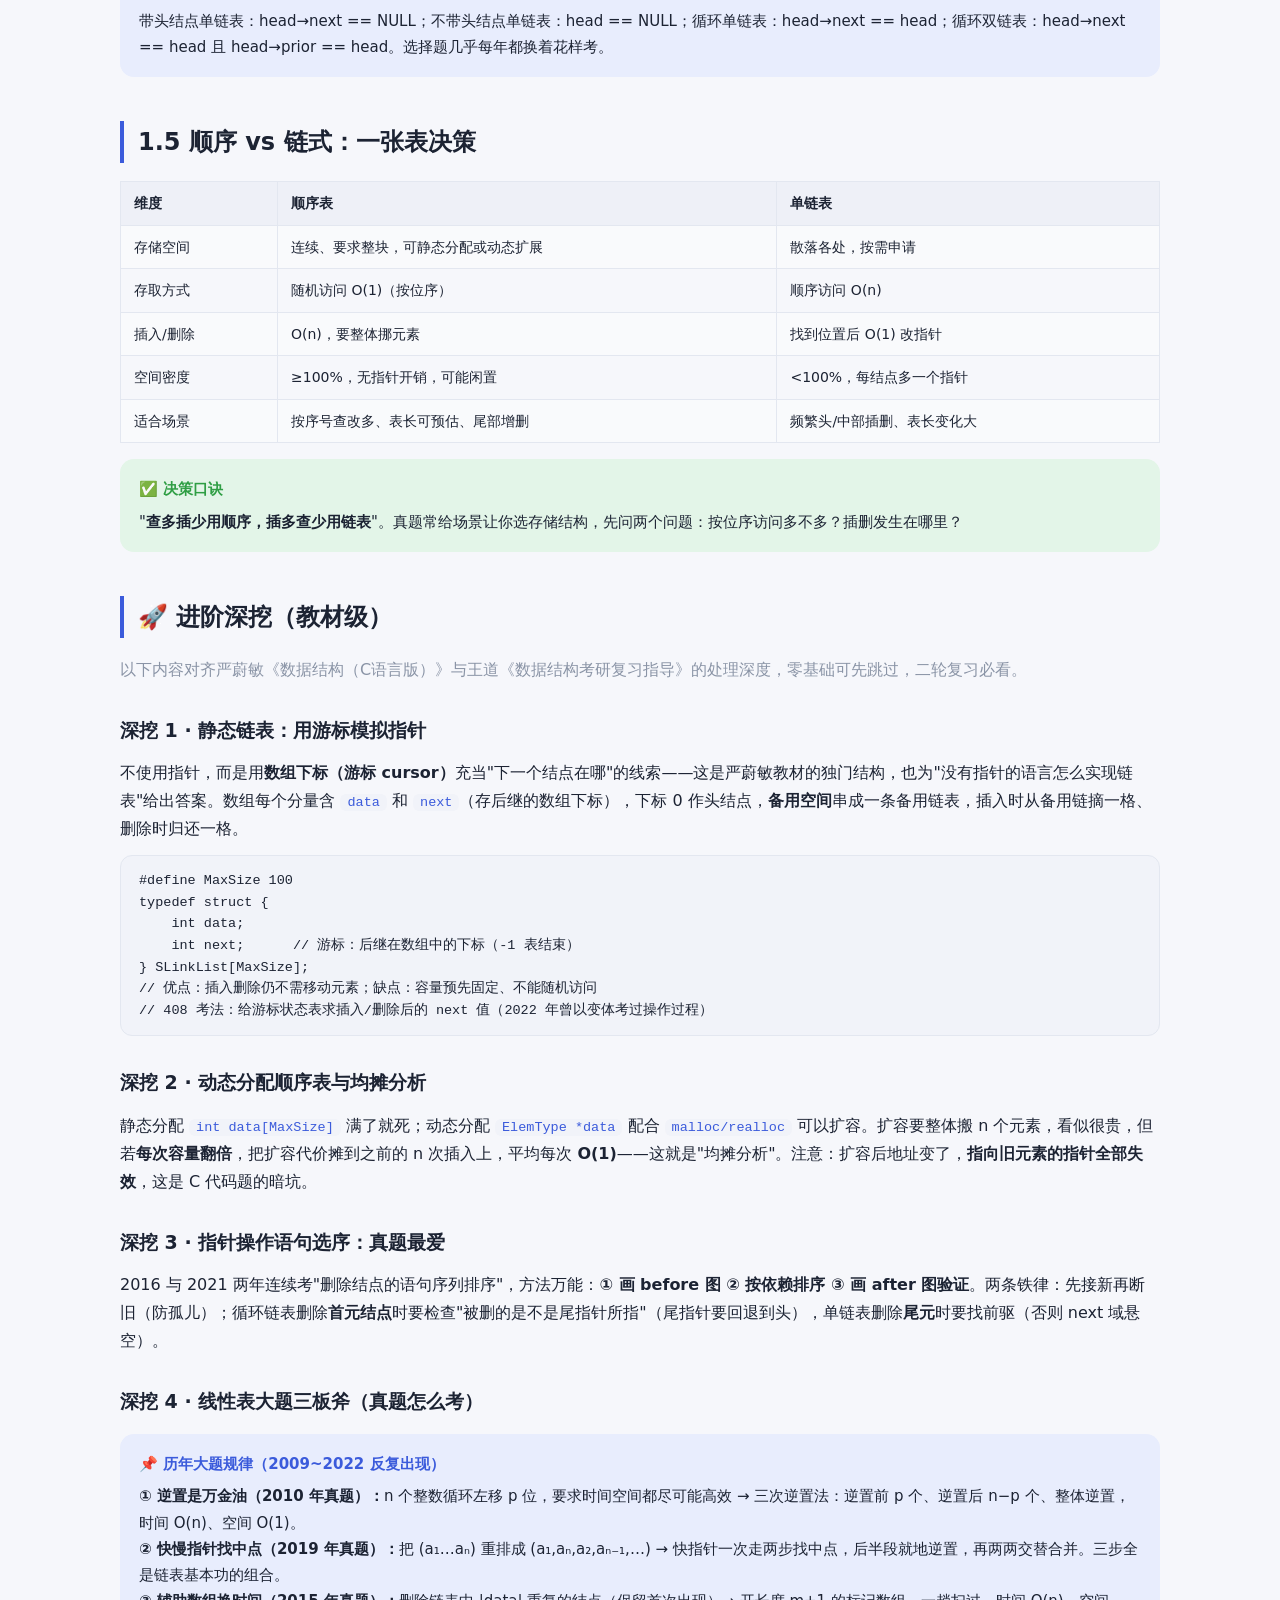
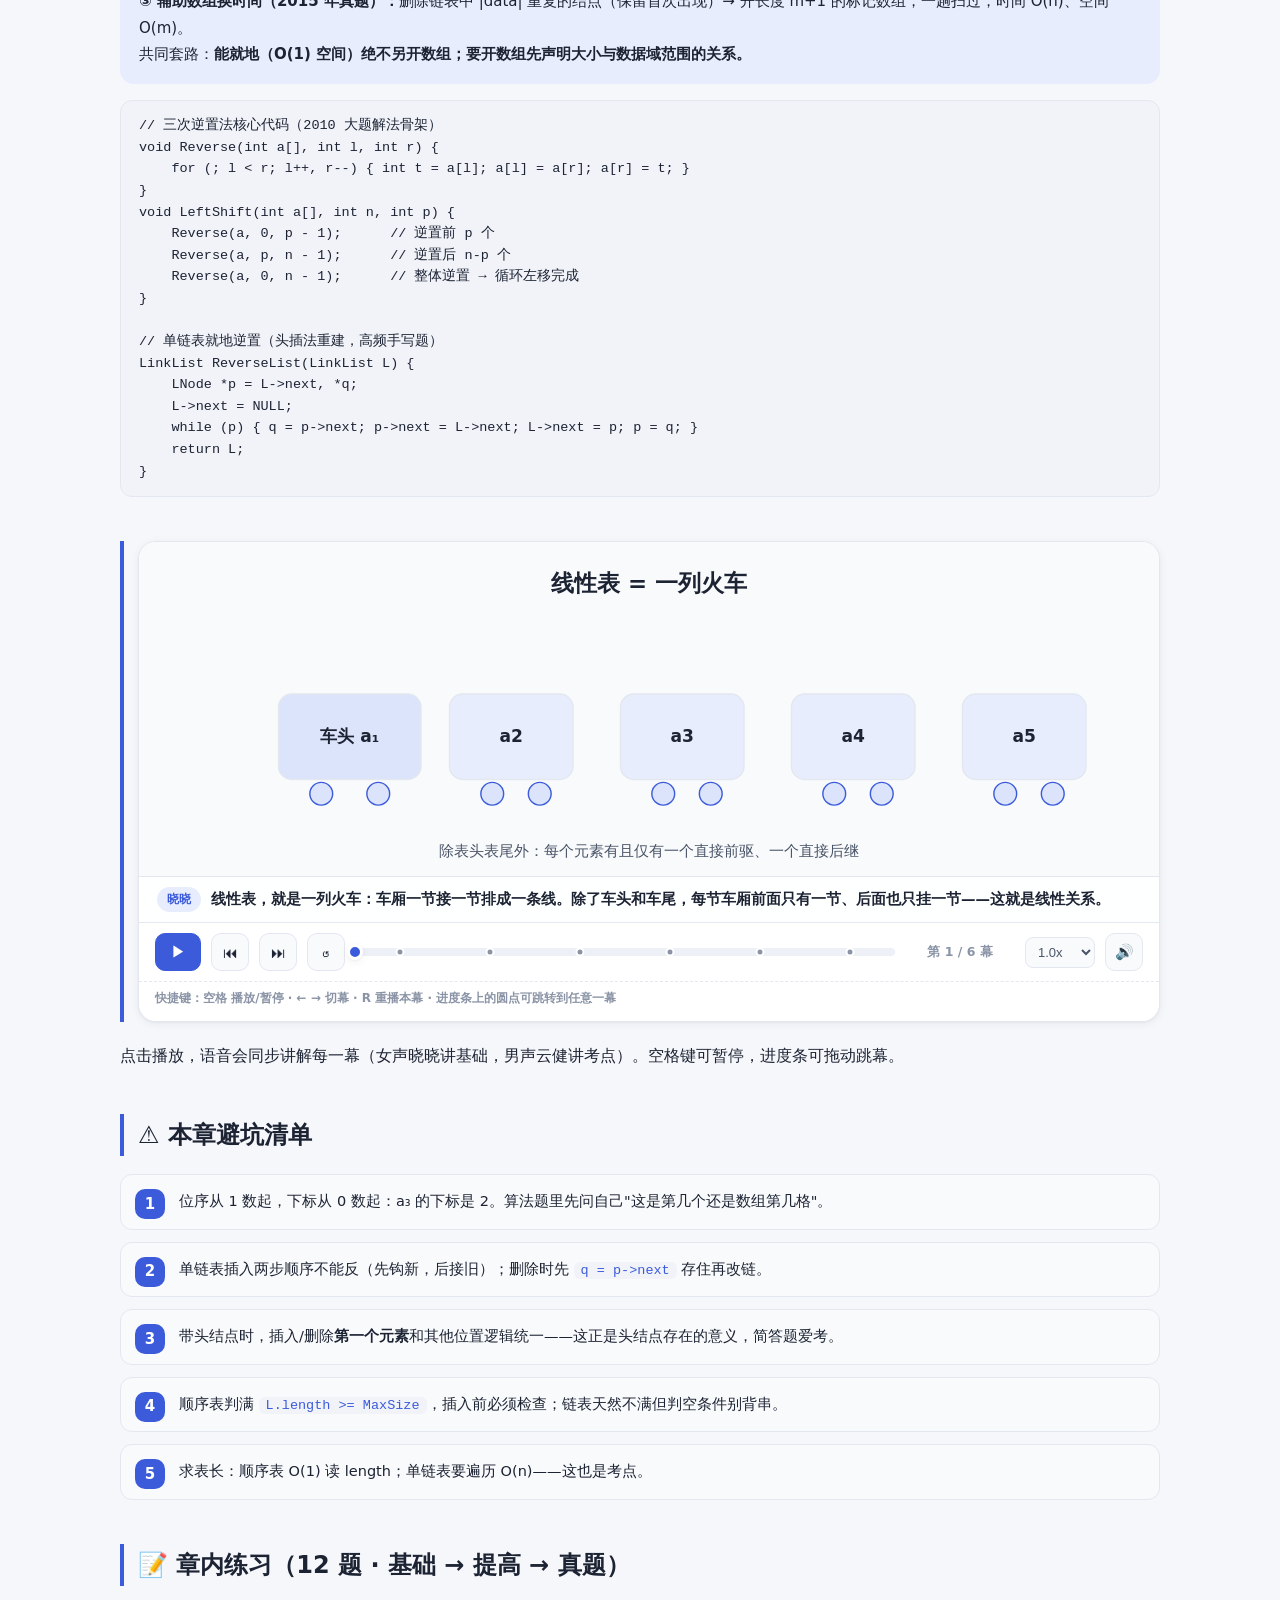
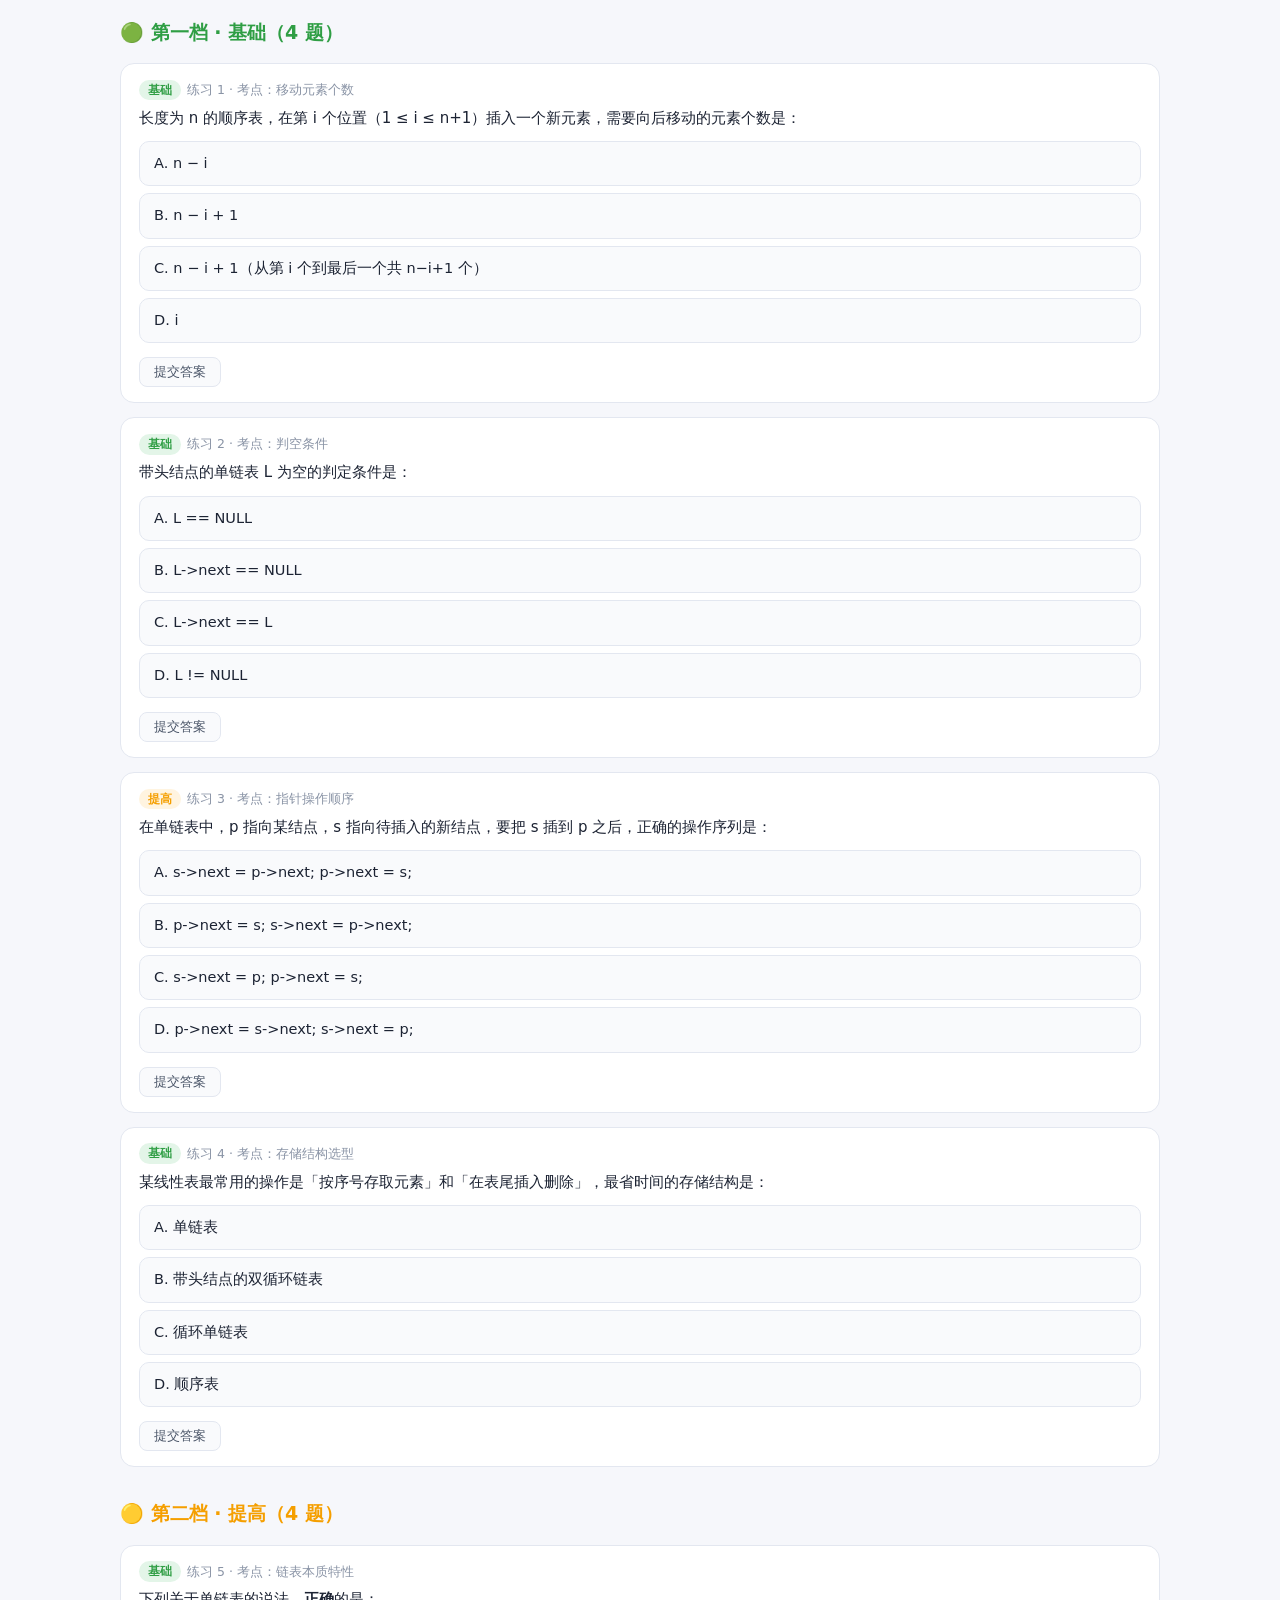
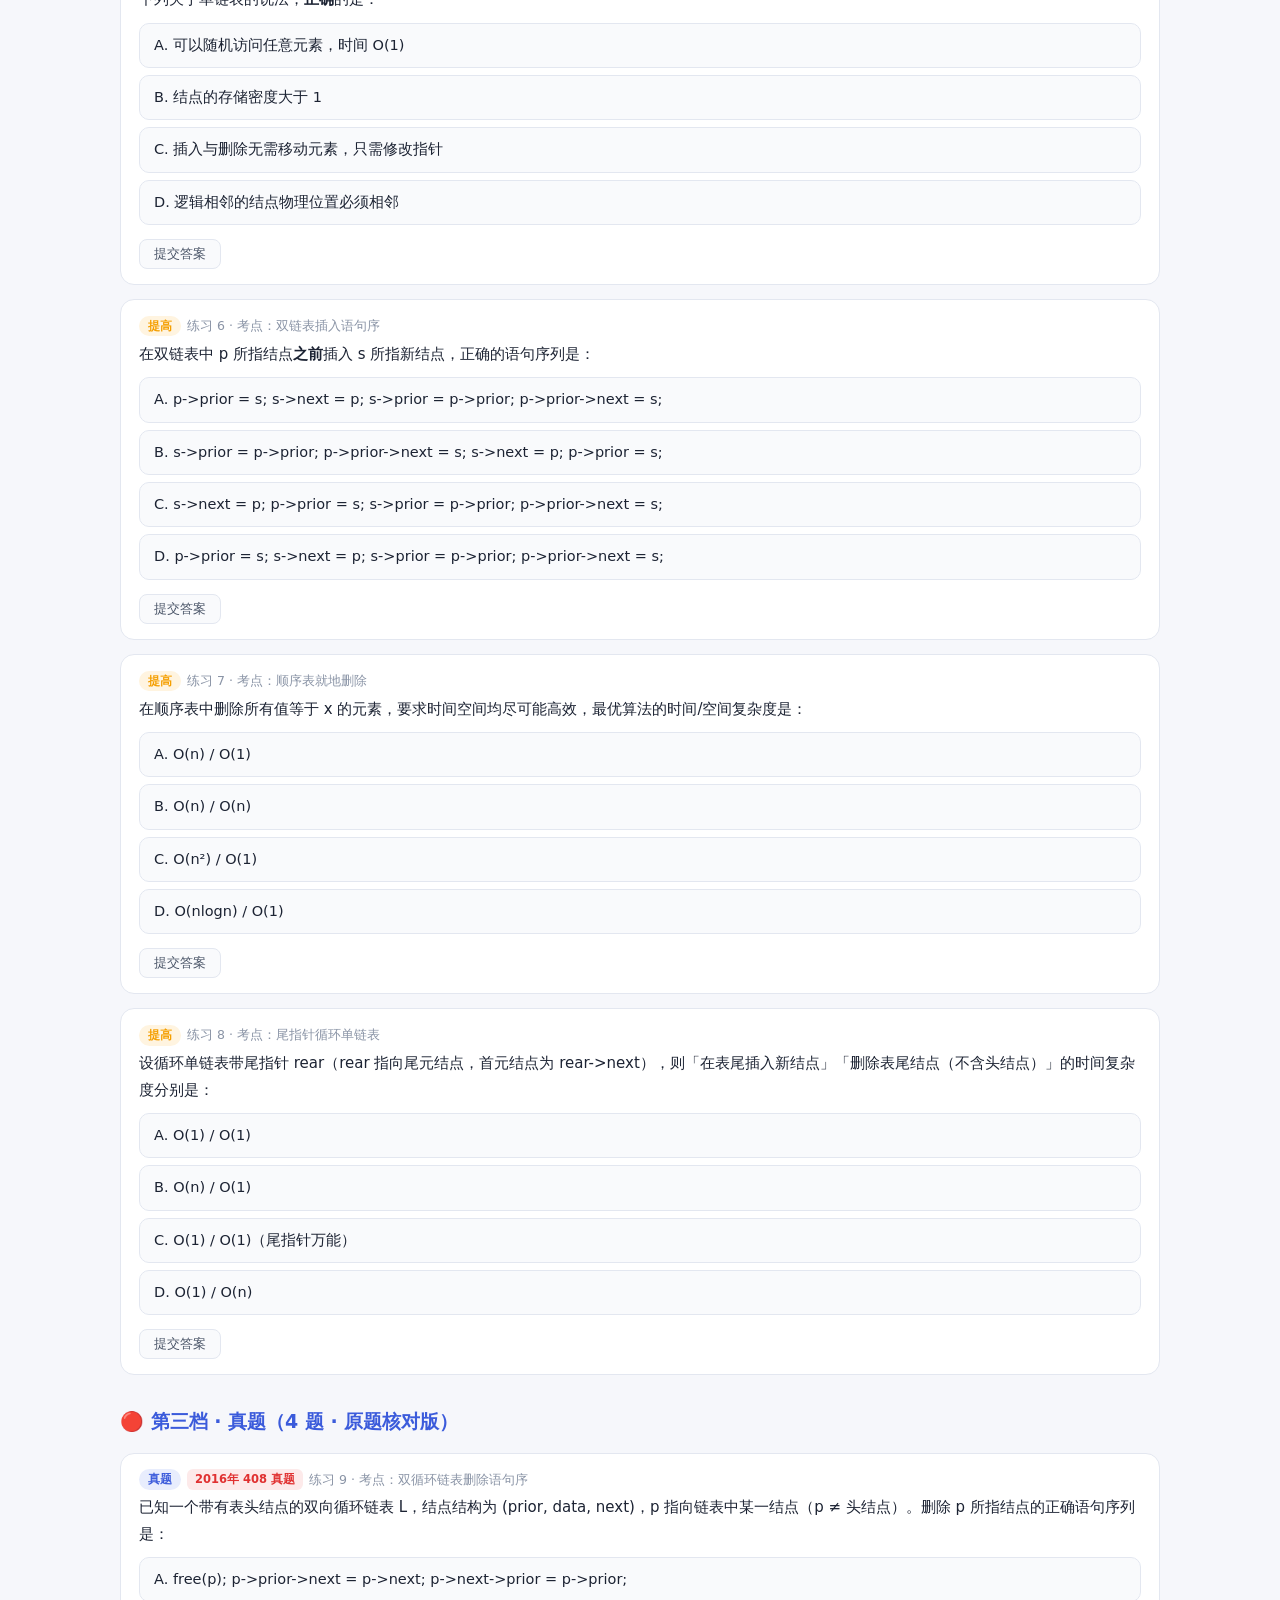
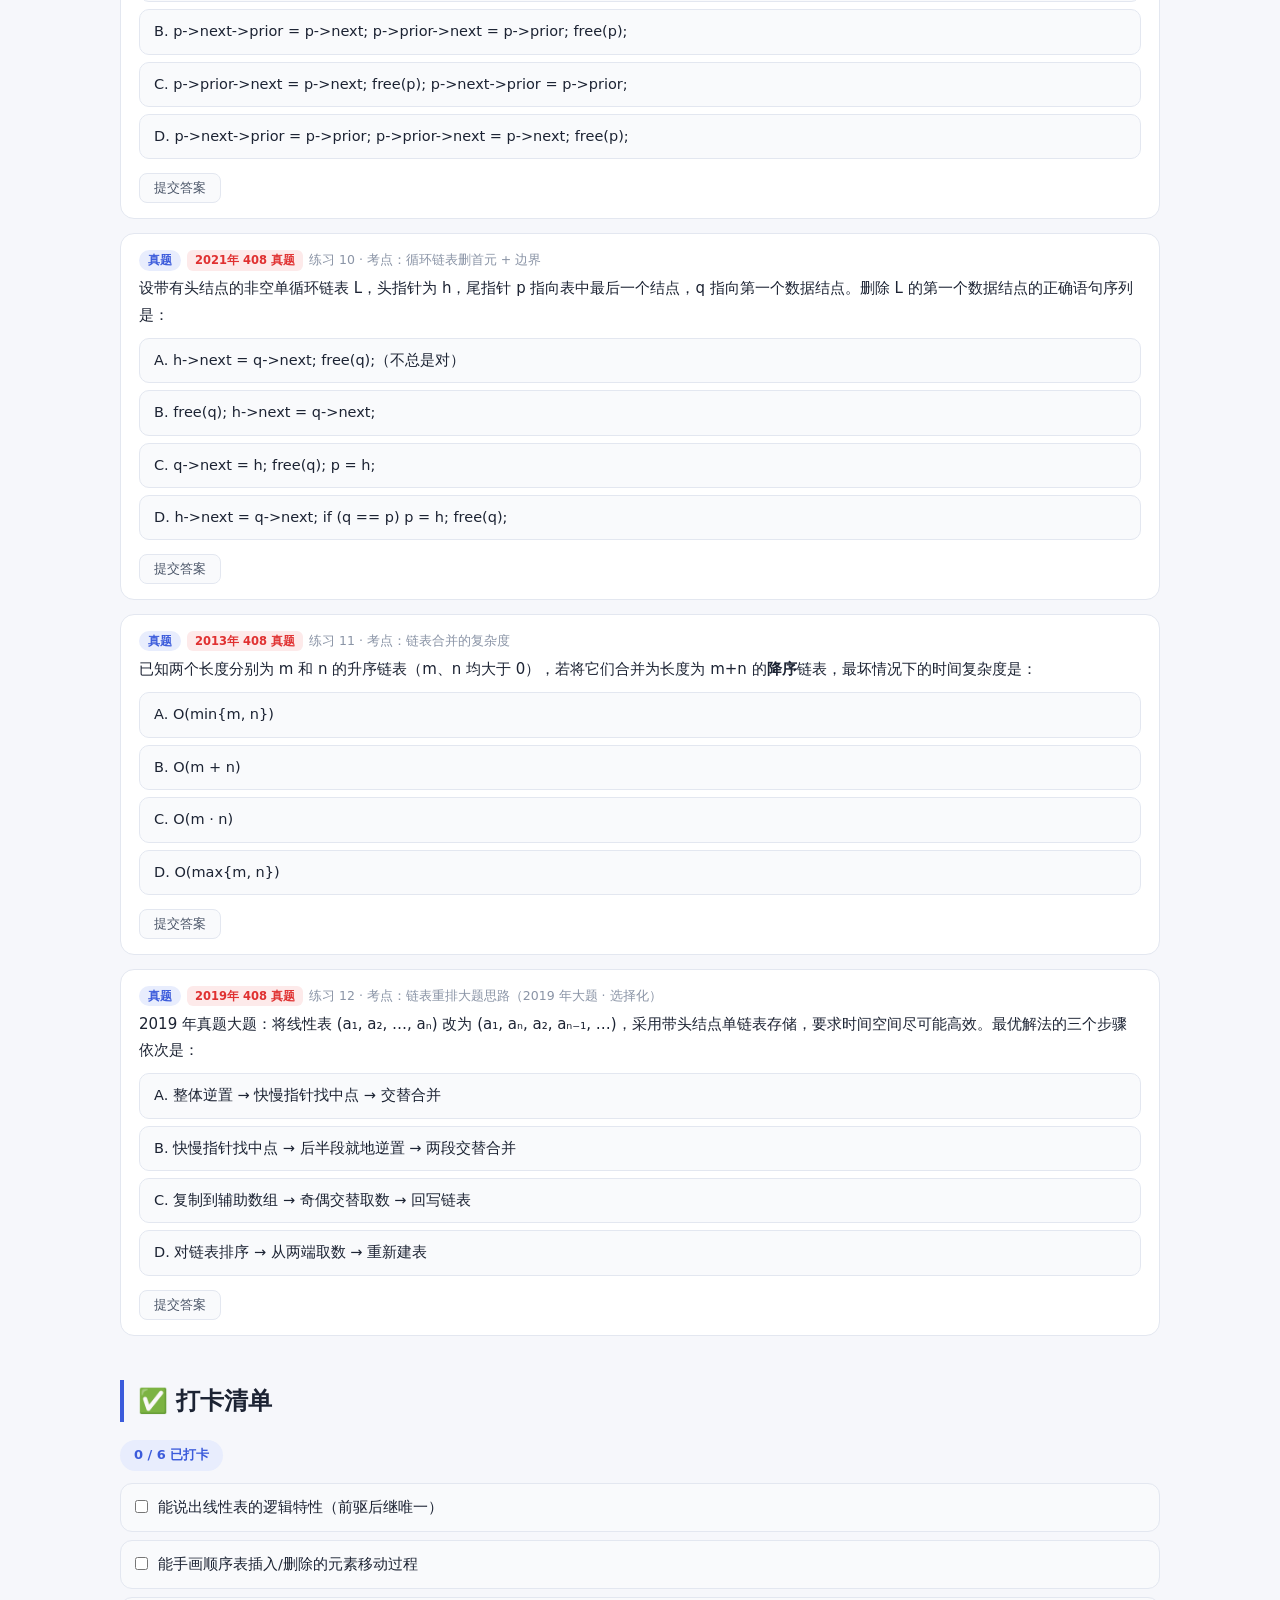
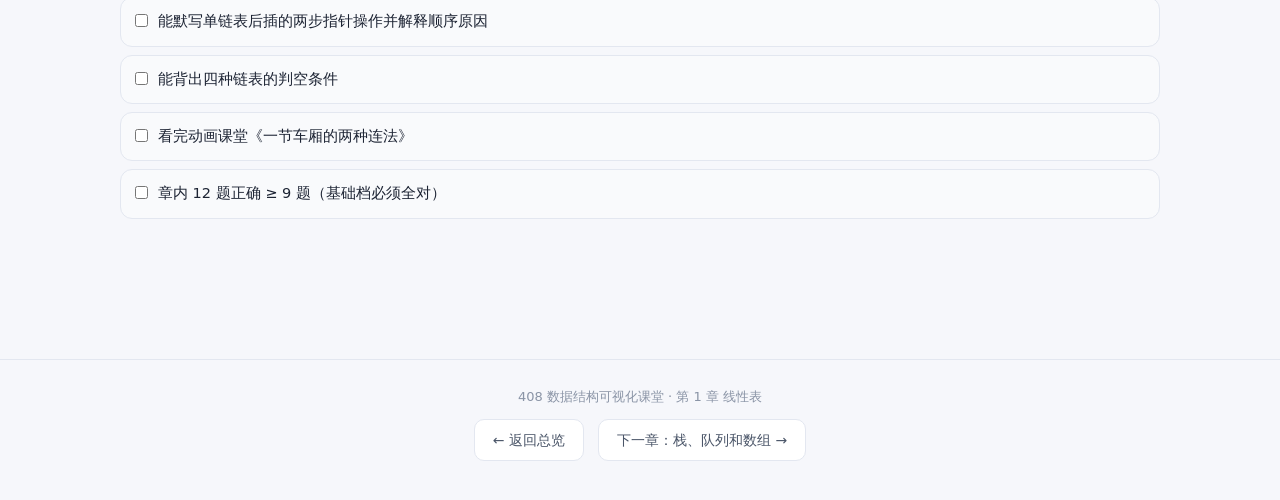
==== commit bc610712: "feat: 内容深化v2 - 每章新增进阶深挖+真题怎么考+C代码, 题库扩至84章内题+练习场四卷组卷(基础/提高/真题/模拟), 30+道核对版历年真题带年份标签" ====
--- a/ch01.html
+++ b/ch01.html
@@ -19,16 +19,18 @@
   <div class="hero">
     <h1>第 1 章 · 线性表</h1>
     <p>数据结构的第一块地基。408 卷面上直接考线性表的题不少，更重要的是：后面栈、队列、树、图全都建立在它的思想之上。</p>
-    <p class="tagline">预计学习 2~3 小时 · 动画课堂 1 集 · 练习 4 题 · 打卡 6 项</p>
-  </div>
-
-  <div class="callout exam"><div class="co-title">🎯 学习目标（学完你应该能）</div>
+    <p class="tagline">预计学习 3~4 小时 · 动画课堂 1 集 · 练习 12 题 · 打卡 6 项</p>
+  </div>
+
+  <div class="toc"><span class="toc-label">本页导航</span><a href="#goal">学习目标</a><a href="#s1">什么是线性表</a><a href="#s2">顺序表</a><a href="#s3">单链表</a><a href="#s4">双链/循环</a><a href="#s5">对比选型</a><a href="#deep">进阶深挖</a><a href="#lesson">动画课堂</a><a href="#pit">避坑清单</a><a href="#quiz">章内练习</a><a href="#ck">打卡</a></div>
+
+  <div class="callout exam" id="goal"><div class="co-title">🎯 学习目标（学完你应该能）</div>
   ① 说出线性表的逻辑特性：除表头表尾外，每个元素有且仅有一个直接前驱和直接后继；<br>
   ② 手画顺序表插入/删除时元素的移动过程，说出对应时间复杂度；<br>
   ③ 默写单链表"后插"的两步指针操作，并解释为什么顺序不能反；<br>
   ④ 给定使用场景，判断选顺序存储还是链式存储更合适。</div>
 
-  <h2 class="sec">1.1 先说人话：什么是线性表</h2>
+  <h2 class="sec" id="s1">1.1 先说人话：什么是线性表</h2>
   <div class="callout life"><div class="co-title">🚂 生活类比</div>
   线性表就是<b>一列火车</b>：车厢一节接一节，排成一条线。除了车头（第一个元素）和车尾（最后一个元素），每节车厢前面只有一节、后面也只挂一节——这就是"线性"关系的全部含义。</div>
   <p>线性表是 <b>n（n≥0）个数据元素的有限序列</b>，记作 (a₁, a₂, …, aᵢ, aᵢ₊₁, …, aₙ)。注意两点：</p>
@@ -37,7 +39,7 @@
     <div class="step"><b>有限且可为空。</b>元素个数 n 是有限的，n=0 时叫空表；每个元素类型相同、位序从 1 开始数。</div>
   </div>
 
-  <h2 class="sec">1.2 顺序表：连排座位</h2>
+  <h2 class="sec" id="s2">1.2 顺序表：连排座位</h2>
   <div class="callout life"><div class="co-title">🪑 生活类比</div>
   顺序表像<b>电影院的一排连座</b>：座位号连续，知道你的票号（下标）就能一步走到你的座位——这就是"随机访问 O(1)"。但中间来一个新朋友要插队，从他后面所有人全都得往后挪一位。</div>
   <p>顺序表用<b>一段地址连续的存储单元</b>依次存放元素，逻辑相邻 ⟺ 物理相邻。设首地址为 LOC(A)，每个元素占 d 字节，则第 i 个元素的地址：</p>
@@ -59,7 +61,7 @@
     <div class="demo-note" id="seq-note">当前表长 L = 5，容量 MaxSize = 7。等你的操作。</div>
   </div>
 
-  <h2 class="sec">1.3 单链表：寻宝游戏</h2>
+  <h2 class="sec" id="s3">1.3 单链表：寻宝游戏</h2>
   <div class="callout life"><div class="co-title">🗺️ 生活类比</div>
   单链表像<b>寻宝游戏</b>：你手里只有第一张线索卡（头指针），每张卡片上写着宝藏位置（数据域）和下一张卡片在哪儿（指针域）。想找第 5 张卡？必须从第 1 张一路顺藤摸瓜——这就是"不能随机访问"。</div>
   <p>每个<b>结点</b> = 数据域 + 指针域。插入和删除只需要改指针，不用搬元素，但查找必须从头遍历。带头结点的单链表是 408 默认画法——头结点<b>不存数据</b>，它存在的意义是让"在表头插入"和"在中间插入"逻辑统一。</p>
@@ -86,12 +88,12 @@
     <div class="demo-note" id="lnk-note">head → 头结点 → 12 → 25 → 33 → 46 → ∞(NULL)</div>
   </div>
 
-  <h2 class="sec">1.4 双链表与循环链表（进阶速览）</h2>
+  <h2 class="sec" id="s4">1.4 双链表与循环链表（进阶速览）</h2>
   <p><b>双链表</b>：每个结点加一根 <code class="inline">prior</code> 前驱指针，代价是多占空间，收益是 O(1) 找前驱、删除给定结点不用再从头找。<b>循环单链表</b>：尾结点的 next 指回头结点，从任意结点出发都能遍历全表；判空条件变成 <code class="inline">head->next == head</code>。<b>循环双链表</b>再加头结点的 prior 指向尾结点，形成双向环。</p>
   <div class="callout exam"><div class="co-title">📌 408 考点：判空条件大乱斗</div>
   带头结点单链表：head→next == NULL；不带头结点单链表：head == NULL；循环单链表：head→next == head；循环双链表：head→next == head 且 head→prior == head。选择题几乎每年都换着花样考。</div>
 
-  <h2 class="sec">1.5 顺序 vs 链式：一张表决策</h2>
+  <h2 class="sec" id="s5">1.5 顺序 vs 链式：一张表决策</h2>
   <table class="tbl">
     <tr><th>维度</th><th>顺序表</th><th>单链表</th></tr>
     <tr><td>存储空间</td><td>连续、要求整块，可静态分配或动态扩展</td><td>散落各处，按需申请</td></tr>
@@ -103,11 +105,55 @@
   <div class="callout ok"><div class="co-title">✅ 决策口诀</div>
   "<b>查多插少用顺序，插多查少用链表</b>"。真题常给场景让你选存储结构，先问两个问题：按位序访问多不多？插删发生在哪里？</div>
 
+  <h2 class="sec" id="deep">🚀 进阶深挖（教材级）</h2>
+  <p class="muted">以下内容对齐严蔚敏《数据结构（C语言版）》与王道《数据结构考研复习指导》的处理深度，零基础可先跳过，二轮复习必看。</p>
+
+  <h3 class="sub">深挖 1 · 静态链表：用游标模拟指针</h3>
+  <p>不使用指针，而是用<b>数组下标（游标 cursor）</b>充当"下一个结点在哪"的线索——这是严蔚敏教材的独门结构，也为"没有指针的语言怎么实现链表"给出答案。数组每个分量含 <code class="inline">data</code> 和 <code class="inline">next</code>（存后继的数组下标），下标 0 作头结点，<b>备用空间</b>串成一条备用链表，插入时从备用链摘一格、删除时归还一格。</p>
+  <pre class="code">#define MaxSize 100
+typedef struct {
+    int data;
+    int next;      // 游标：后继在数组中的下标（-1 表结束）
+} SLinkList[MaxSize];
+// 优点：插入删除仍不需移动元素；缺点：容量预先固定、不能随机访问
+// 408 考法：给游标状态表求插入/删除后的 next 值（2022 年曾以变体考过操作过程）</pre>
+
+  <h3 class="sub">深挖 2 · 动态分配顺序表与均摊分析</h3>
+  <p>静态分配 <code class="inline">int data[MaxSize]</code> 满了就死；动态分配 <code class="inline">ElemType *data</code> 配合 <code class="inline">malloc/realloc</code> 可以扩容。扩容要整体搬 n 个元素，看似很贵，但若<b>每次容量翻倍</b>，把扩容代价摊到之前的 n 次插入上，平均每次 <b>O(1)</b>——这就是"均摊分析"。注意：扩容后地址变了，<b>指向旧元素的指针全部失效</b>，这是 C 代码题的暗坑。</p>
+
+  <h3 class="sub">深挖 3 · 指针操作语句选序：真题最爱</h3>
+  <p>2016 与 2021 两年连续考"删除结点的语句序列排序"，方法万能：<b>① 画 before 图 ② 按依赖排序 ③ 画 after 图验证</b>。两条铁律：先接新再断旧（防孤儿）；循环链表删除<b>首元结点</b>时要检查"被删的是不是尾指针所指"（尾指针要回退到头），单链表删除<b>尾元</b>时要找前驱（否则 next 域悬空）。</p>
+
+  <h3 class="sub">深挖 4 · 线性表大题三板斧（真题怎么考）</h3>
+  <div class="callout exam"><div class="co-title">📌 历年大题规律（2009~2022 反复出现）</div>
+  <b>① 逆置是万金油（2010 年真题）：</b>n 个整数循环左移 p 位，要求时间空间都尽可能高效 → 三次逆置法：逆置前 p 个、逆置后 n−p 个、整体逆置，时间 O(n)、空间 O(1)。<br>
+  <b>② 快慢指针找中点（2019 年真题）：</b>把 (a₁…aₙ) 重排成 (a₁,aₙ,a₂,aₙ₋₁,…) → 快指针一次走两步找中点，后半段就地逆置，再两两交替合并。三步全是链表基本功的组合。<br>
+  <b>③ 辅助数组换时间（2015 年真题）：</b>删除链表中 |data| 重复的结点（保留首次出现）→ 开长度 m+1 的标记数组，一趟扫过，时间 O(n)、空间 O(m)。<br>
+  共同套路：<b>能就地（O(1) 空间）绝不另开数组；要开数组先声明大小与数据域范围的关系。</b></div>
+
+  <pre class="code">// 三次逆置法核心代码（2010 大题解法骨架）
+void Reverse(int a[], int l, int r) {
+    for (; l < r; l++, r--) { int t = a[l]; a[l] = a[r]; a[r] = t; }
+}
+void LeftShift(int a[], int n, int p) {
+    Reverse(a, 0, p - 1);      // 逆置前 p 个
+    Reverse(a, p, n - 1);      // 逆置后 n-p 个
+    Reverse(a, 0, n - 1);      // 整体逆置 → 循环左移完成
+}
+
+// 单链表就地逆置（头插法重建，高频手写题）
+LinkList ReverseList(LinkList L) {
+    LNode *p = L->next, *q;
+    L->next = NULL;
+    while (p) { q = p->next; p->next = L->next; L->next = p; p = q; }
+    return L;
+}</pre>
+
   <h2 class="sec" id="lesson">🎬 动画课堂 · 第 1 集《一节车厢的两种连法》</h2>
   <p>点击播放，语音会同步讲解每一幕（女声晓晓讲基础，男声云健讲考点）。空格键可暂停，进度条可拖动跳幕。</p>
   <div id="lesson"></div>
 
-  <h2 class="sec">⚠️ 本章避坑清单</h2>
+  <h2 class="sec" id="pit">⚠️ 本章避坑清单</h2>
   <div class="steps">
     <div class="step">位序从 1 数起，下标从 0 数起：a₃ 的下标是 2。算法题里先问自己"这是第几个还是数组第几格"。</div>
     <div class="step">单链表插入两步顺序不能反（先钩新，后接旧）；删除时先 <code class="inline">q = p->next</code> 存住再改链。</div>
@@ -116,8 +162,9 @@
     <div class="step">求表长：顺序表 O(1) 读 length；单链表要遍历 O(n)——这也是考点。</div>
   </div>
 
-  <h2 class="sec">📝 章内练习</h2>
-  <div class="quiz" data-answer="C">
+  <h2 class="sec" id="quiz">📝 章内练习（12 题 · 基础 → 提高 → 真题）</h2>
+  <h3 class="sub" style="color:var(--green)">🟢 第一档 · 基础（4 题）</h3>
+  <div class="quiz" data-answer="C" data-diff="basic">
     <div class="q-head"><div class="q-tag">练习 1 · 考点：移动元素个数</div>
     长度为 n 的顺序表，在第 i 个位置（1 ≤ i ≤ n+1）插入一个新元素，需要向后移动的元素个数是：</div>
     <div class="opts">
@@ -129,7 +176,7 @@
     <div class="q-foot"><button class="btn-ans">提交答案</button><span class="q-res"></span></div>
     <div class="q-exp"><b>解析：</b>选 C（即 n−i+1 个）。插入在第 i 位，第 i 个到第 n 个元素（共 n−i+1 个）都要后移。记忆锚点：插得越靠前挪得越多，插到表尾（i=n+1）一个都不用挪。注意 B 和 C 本题数值相同是干扰排版，严谨写法就是 n−i+1。</div>
   </div>
-  <div class="quiz" data-answer="B">
+  <div class="quiz" data-answer="B" data-diff="basic">
     <div class="q-head"><div class="q-tag">练习 2 · 考点：判空条件</div>
     带头结点的单链表 L 为空的判定条件是：</div>
     <div class="opts">
@@ -141,7 +188,7 @@
     <div class="q-foot"><button class="btn-ans">提交答案</button><span class="q-res"></span></div>
     <div class="q-exp"><b>解析：</b>选 B。带头结点时头指针永远非空（指向头结点），空表的特征是"头结点后面没人"。A 是不带头结点的判空，C 是循环单链表的判空。三个选项放一起正好是本页考点框的复习。</div>
   </div>
-  <div class="quiz" data-answer="A">
+  <div class="quiz" data-answer="A" data-diff="mid">
     <div class="q-head"><div class="q-tag">练习 3 · 考点：指针操作顺序</div>
     在单链表中，p 指向某结点，s 指向待插入的新结点，要把 s 插到 p 之后，正确的操作序列是：</div>
     <div class="opts">
@@ -153,7 +200,7 @@
     <div class="q-foot"><button class="btn-ans">提交答案</button><span class="q-res"></span></div>
     <div class="q-exp"><b>解析：</b>选 A。口诀"先钩新，后接旧"。B 选项第二句执行时 p->next 已经是 s 自己了，s->next = s 成环且原后继丢失。这是算法大题手写代码的必对细节。</div>
   </div>
-  <div class="quiz" data-answer="D">
+  <div class="quiz" data-answer="D" data-diff="basic">
     <div class="q-head"><div class="q-tag">练习 4 · 考点：存储结构选型</div>
     某线性表最常用的操作是「按序号存取元素」和「在表尾插入删除」，最省时间的存储结构是：</div>
     <div class="opts">
@@ -166,7 +213,107 @@
     <div class="q-exp"><b>解析：</b>选 D。"按序号存取"直接锁定顺序表的随机访问 O(1)；表尾插删顺序表也都是 O(1)。口诀"查多插少用顺序"完整版是"按位序访问 + 尾部增删"场景。链表虽然尾部插删（带尾指针）也快，但按序号访问必须 O(n) 遍历，直接出局。</div>
   </div>
 
-  <h2 class="sec">✅ 打卡清单</h2>
+  <h3 class="sub" style="color:var(--accent)">🟡 第二档 · 提高（4 题）</h3>
+  <div class="quiz" data-answer="C" data-diff="basic">
+    <div class="q-head"><div class="q-tag">练习 5 · 考点：链表本质特性</div>
+    下列关于单链表的说法，<b>正确</b>的是：</div>
+    <div class="opts">
+      <div class="opt" data-opt="A">A. 可以随机访问任意元素，时间 O(1)</div>
+      <div class="opt" data-opt="B">B. 结点的存储密度大于 1</div>
+      <div class="opt" data-opt="C">C. 插入与删除无需移动元素，只需修改指针</div>
+      <div class="opt" data-opt="D">D. 逻辑相邻的结点物理位置必须相邻</div>
+    </div>
+    <div class="q-foot"><button class="btn-ans">提交答案</button><span class="q-res"></span></div>
+    <div class="q-exp"><b>解析：</b>选 C。链表的立身之本就是"改指针不搬数据"。A 是顺序表的能力；B 存储密度 = 数据域占比，恒小于 1（指针域占了空间）；D 逻辑相邻物理可以散落——这正是链表与顺序表的本质区别。</div>
+  </div>
+  <div class="quiz" data-answer="B" data-diff="mid">
+    <div class="q-head"><div class="q-tag">练习 6 · 考点：双链表插入语句序</div>
+    在双链表中 p 所指结点<b>之前</b>插入 s 所指新结点，正确的语句序列是：</div>
+    <div class="opts">
+      <div class="opt" data-opt="A">A. p->prior = s; s->next = p; s->prior = p->prior; p->prior->next = s;</div>
+      <div class="opt" data-opt="B">B. s->prior = p->prior; p->prior->next = s; s->next = p; p->prior = s;</div>
+      <div class="opt" data-opt="C">C. s->next = p; p->prior = s; s->prior = p->prior; p->prior->next = s;</div>
+      <div class="opt" data-opt="D">D. p->prior = s; s->next = p; s->prior = p->prior; p->prior->next = s;</div>
+    </div>
+    <div class="q-foot"><button class="btn-ans">提交答案</button><span class="q-res"></span></div>
+    <div class="q-exp"><b>解析：</b>选 B。A、C、D 都把 <code class="inline">p->prior = s</code> 放在了 <code class="inline">s->prior = p->prior</code> 之前——p 的原前驱线索被覆盖后，<code class="inline">s->prior</code> 取到的是 s 自己，形成自环，且原前驱的 next 也没接上。B 先安顿新结点的两根指针（prior 记住旧前驱、next 指向 p），再改邻居，信息零丢失。口诀：<b>双链表插入"先安顿新，再改邻居"</b>，做题时逐句检查"这句用到的信息是否已被覆盖"。</div>
+  </div>
+  <div class="quiz" data-answer="A" data-diff="mid">
+    <div class="q-head"><div class="q-tag">练习 7 · 考点：顺序表就地删除</div>
+    在顺序表中删除所有值等于 x 的元素，要求时间空间均尽可能高效，最优算法的时间/空间复杂度是：</div>
+    <div class="opts">
+      <div class="opt" data-opt="A">A. O(n) / O(1)</div>
+      <div class="opt" data-opt="B">B. O(n) / O(n)</div>
+      <div class="opt" data-opt="C">C. O(n²) / O(1)</div>
+      <div class="opt" data-opt="D">D. O(nlogn) / O(1)</div>
+    </div>
+    <div class="q-foot"><button class="btn-ans">提交答案</button><span class="q-res"></span></div>
+    <div class="q-exp"><b>解析：</b>选 A。双指针一遍扫描：k 记录"不等于 x 的元素应放的位置"，遍历一遍把保留元素前移覆盖，最后 length = k。C 是"每删一个整体前移一次"的朴素写法——408 大题评分点就在能否想到 O(n) 一遍法。</div>
+  </div>
+  <div class="quiz" data-answer="D" data-diff="mid">
+    <div class="q-head"><div class="q-tag">练习 8 · 考点：尾指针循环单链表</div>
+    设循环单链表带尾指针 rear（rear 指向尾元结点，首元结点为 rear->next），则「在表尾插入新结点」「删除表尾结点（不含头结点）」的时间复杂度分别是：</div>
+    <div class="opts">
+      <div class="opt" data-opt="A">A. O(1) / O(1)</div>
+      <div class="opt" data-opt="B">B. O(n) / O(1)</div>
+      <div class="opt" data-opt="C">C. O(1) / O(1)（尾指针万能）</div>
+      <div class="opt" data-opt="D">D. O(1) / O(n)</div>
+    </div>
+    <div class="q-foot"><button class="btn-ans">提交答案</button><span class="q-res"></span></div>
+    <div class="q-exp"><b>解析：</b>选 D。尾插：在 rear 后插入再令 rear 后移，O(1)。但删尾元需要<b>它的前驱</b>——循环单链表只能从 rear->next（头结点）绕一整圈找，O(n)。教训：<b>尾指针只服务"尾部"，删除尾部恰恰要"尾部的前驱"</b>，这正是双链表/双循环链表存在的理由。</div>
+  </div>
+
+  <h3 class="sub" style="color:var(--brand)">🔴 第三档 · 真题（4 题 · 原题核对版）</h3>
+  <div class="quiz" data-answer="D" data-diff="real" data-year="2016">
+    <div class="q-head"><div class="q-tag">练习 9 · 考点：双循环链表删除语句序</div>
+    已知一个带有表头结点的双向循环链表 L，结点结构为 (prior, data, next)，p 指向链表中某一结点（p ≠ 头结点）。删除 p 所指结点的正确语句序列是：</div>
+    <div class="opts">
+      <div class="opt" data-opt="A">A. free(p); p->prior->next = p->next; p->next->prior = p->prior;</div>
+      <div class="opt" data-opt="B">B. p->next->prior = p->next; p->prior->next = p->prior; free(p);</div>
+      <div class="opt" data-opt="C">C. p->prior->next = p->next; free(p); p->next->prior = p->prior;</div>
+      <div class="opt" data-opt="D">D. p->next->prior = p->prior; p->prior->next = p->next; free(p);</div>
+    </div>
+    <div class="q-foot"><button class="btn-ans">提交答案</button><span class="q-res"></span></div>
+    <div class="q-exp"><b>解析：</b>选 D。A 先释放再用 p->prior/p->next，属于"释放后访问"；B 两句抄错方向，把邻居的指针全指向 p 自己，链彻底断掉；C 中 free 后再访问 p->prior 同样违规。方法：画三个结点的 before 图，逐句画 after 图，凡 free 提前或指针被覆盖的选项直接排除。</div>
+  </div>
+  <div class="quiz" data-answer="D" data-diff="real" data-year="2021">
+    <div class="q-head"><div class="q-tag">练习 10 · 考点：循环链表删首元 + 边界</div>
+    设带有头结点的非空单循环链表 L，头指针为 h，尾指针 p 指向表中最后一个结点，q 指向第一个数据结点。删除 L 的第一个数据结点的正确语句序列是：</div>
+    <div class="opts">
+      <div class="opt" data-opt="A">A. h->next = q->next; free(q);（不总是对）</div>
+      <div class="opt" data-opt="B">B. free(q); h->next = q->next;</div>
+      <div class="opt" data-opt="C">C. q->next = h; free(q); p = h;</div>
+      <div class="opt" data-opt="D">D. h->next = q->next; if (q == p) p = h; free(q);</div>
+    </div>
+    <div class="q-foot"><button class="btn-ans">提交答案</button><span class="q-res"></span></div>
+    <div class="q-exp"><b>解析：</b>选 D。这题的杀招是<b>边界</b>：若链表只有一个数据结点，q == p，删除后尾指针 p 必须回退到头结点 h，否则 p 悬空。A 忽略了这个特例——表长为 1 时循环链断成"野环"；B 先释放后访问；C 先把 q->next 指向 h 再释放，但 h->next 还指着已释放的 q。真题连续两年考"语句选序 + 边界修正"，考前务必亲手画一遍表长为 1 的情形。</div>
+  </div>
+  <div class="quiz" data-answer="D" data-diff="real" data-year="2013">
+    <div class="q-head"><div class="q-tag">练习 11 · 考点：链表合并的复杂度</div>
+    已知两个长度分别为 m 和 n 的升序链表（m、n 均大于 0），若将它们合并为长度为 m+n 的<b>降序</b>链表，最坏情况下的时间复杂度是：</div>
+    <div class="opts">
+      <div class="opt" data-opt="A">A. O(min{m, n})</div>
+      <div class="opt" data-opt="B">B. O(m + n)</div>
+      <div class="opt" data-opt="C">C. O(m · n)</div>
+      <div class="opt" data-opt="D">D. O(max{m, n})</div>
+    </div>
+    <div class="q-foot"><button class="btn-ans">提交答案</button><span class="q-res"></span></div>
+    <div class="q-exp"><b>解析：</b>选 D。降序输出 → 用<b>头插法</b>建结果链表：每次比较两条链的队首，小者摘下头插进结果；一条链耗尽后，另一条剩余结点直接逐个头插（无需再比较）。最坏比较次数 = max{m, n}。B 的 O(m+n) 是移动结点总数——比较次数与移动次数分开数，这是本题的命题点。</div>
+  </div>
+  <div class="quiz" data-answer="B" data-diff="real" data-year="2019">
+    <div class="q-head"><div class="q-tag">练习 12 · 考点：链表重排大题思路（2019 年大题 · 选择化）</div>
+    2019 年真题大题：将线性表 (a₁, a₂, …, aₙ) 改为 (a₁, aₙ, a₂, aₙ₋₁, …)，采用带头结点单链表存储，要求时间空间尽可能高效。最优解法的三个步骤依次是：</div>
+    <div class="opts">
+      <div class="opt" data-opt="A">A. 整体逆置 → 快慢指针找中点 → 交替合并</div>
+      <div class="opt" data-opt="B">B. 快慢指针找中点 → 后半段就地逆置 → 两段交替合并</div>
+      <div class="opt" data-opt="C">C. 复制到辅助数组 → 奇偶交替取数 → 回写链表</div>
+      <div class="opt" data-opt="D">D. 对链表排序 → 从两端取数 → 重新建表</div>
+    </div>
+    <div class="q-foot"><button class="btn-ans">提交答案</button><span class="q-res"></span></div>
+    <div class="q-exp"><b>解析：</b>选 B。快指针一次走两步、慢指针一步，快指针到尾时慢指针恰在中点；把后半段就地逆置（头插法 O(1) 空间）；再从前半段与逆置后的后半段轮流摘结点合并。C 能做对但空间 O(n) 不满足"尽可能高效"——真题评分标准里空间不达标直接扣分。三步分别对应本页深挖 4 的基本功。</div>
+  </div>
+
+  <h2 class="sec" id="ck">✅ 打卡清单</h2>
   <div data-ck-scope>
     <p><span class="progress-pill">0 / 6 已打卡</span></p>
     <div class="checklist">
@@ -175,7 +322,7 @@
       <label class="check-item" data-ck="ch1-3"><input type="checkbox"><span>能默写单链表后插的两步指针操作并解释顺序原因</span></label>
       <label class="check-item" data-ck="ch1-4"><input type="checkbox"><span>能背出四种链表的判空条件</span></label>
       <label class="check-item" data-ck="ch1-5"><input type="checkbox"><span>看完动画课堂《一节车厢的两种连法》</span></label>
-      <label class="check-item" data-ck="ch1-6"><input type="checkbox"><span>章内练习 4 题正确 ≥ 3 题</span></label>
+      <label class="check-item" data-ck="ch1-6"><input type="checkbox"><span>章内 12 题正确 ≥ 9 题（基础档必须全对）</span></label>
     </div>
   </div>
 </div>
--- a/assets/style.css
+++ b/assets/style.css
@@ -180,7 +180,33 @@
 /* ── 练习题 ── */
 .quiz { border: 1px solid var(--line); border-radius: 14px; background: var(--card); margin: 14px 0; overflow: hidden; }
 .quiz .q-head { padding: 15px 18px 6px; font-size: 15px; }
-.quiz .q-head .q-tag { color: var(--ink-3); font-size: 12.5px; margin-bottom: 4px; }
+.quiz .q-head .q-tag { color: var(--ink-3); font-size: 12.5px; margin-bottom: 4px; display: flex; align-items: center; gap: 6px; flex-wrap: wrap; }
+.lvl {
+  display: inline-block; font-size: 11.5px; font-weight: 700; border-radius: 999px;
+  padding: 1px 9px; line-height: 1.6;
+}
+.lvl.basic { background: var(--green-soft); color: var(--green); }
+.lvl.mid { background: var(--accent-soft); color: var(--accent); }
+.lvl.real { background: var(--brand-soft); color: var(--brand); }
+.q-year {
+  display: inline-block; font-size: 11.5px; font-weight: 700; border-radius: 6px;
+  padding: 1px 8px; background: var(--red-soft); color: var(--red); line-height: 1.6;
+}
+.paper {
+  border: 1.5px solid var(--brand); border-radius: 16px; background: var(--card);
+  padding: 18px 20px; margin: 22px 0;
+}
+.paper .paper-head { display: flex; align-items: center; gap: 10px; flex-wrap: wrap; margin-bottom: 6px; }
+.paper .paper-head h3 { font-size: 19px; }
+.paper .paper-meta { font-size: 13px; color: var(--ink-3); margin-bottom: 8px; }
+.toc {
+  display: flex; flex-wrap: wrap; gap: 8px; align-items: center;
+  background: var(--card); border: 1px solid var(--line); border-radius: 12px;
+  padding: 10px 14px; margin: 18px 0; font-size: 13px; position: sticky; top: 58px; z-index: 40;
+}
+.toc .toc-label { font-weight: 700; color: var(--ink-3); }
+.toc a { padding: 3px 10px; border-radius: 8px; background: var(--card-2); border: 1px solid var(--line); color: var(--ink-2); }
+.toc a:hover { border-color: var(--brand); color: var(--brand); text-decoration: none; }
 .quiz .opts { padding: 4px 18px 14px; display: grid; gap: 7px; }
 .quiz .opt {
   border: 1.5px solid var(--line); border-radius: 10px; padding: 9px 14px;
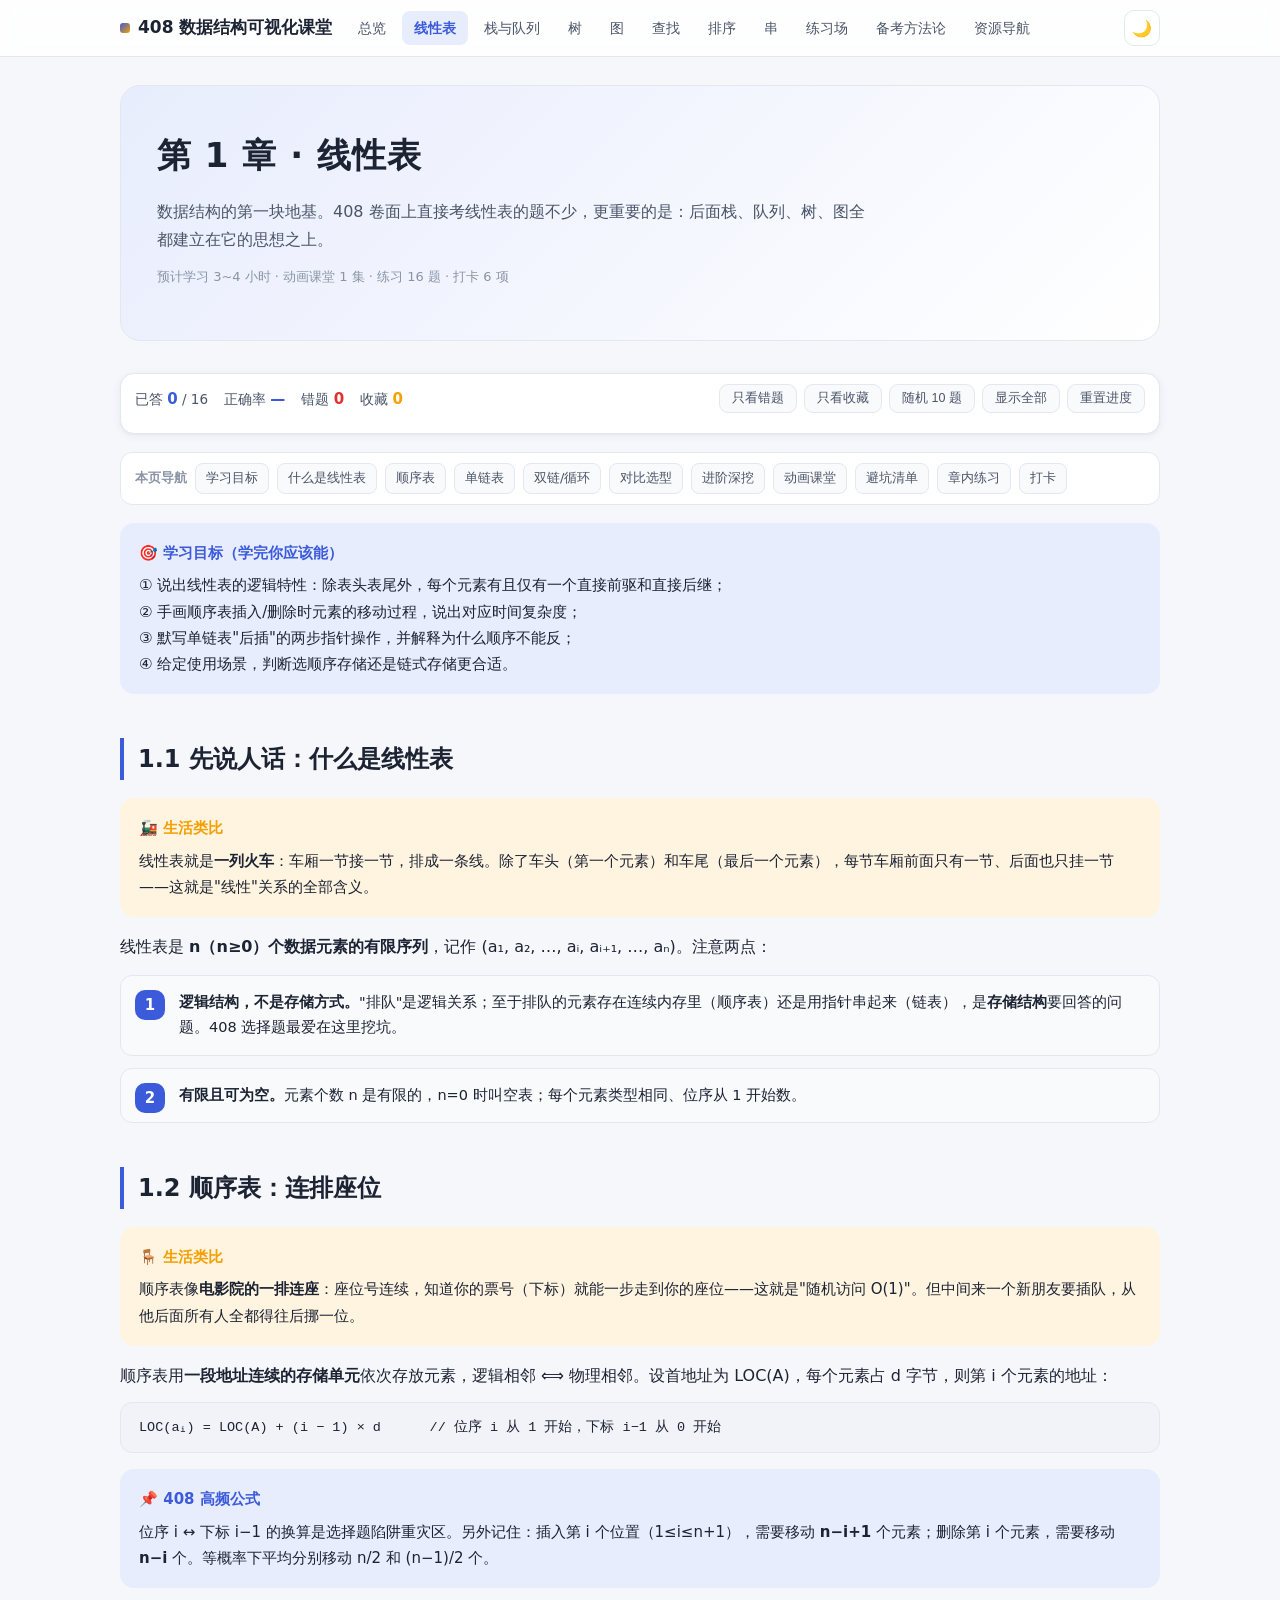
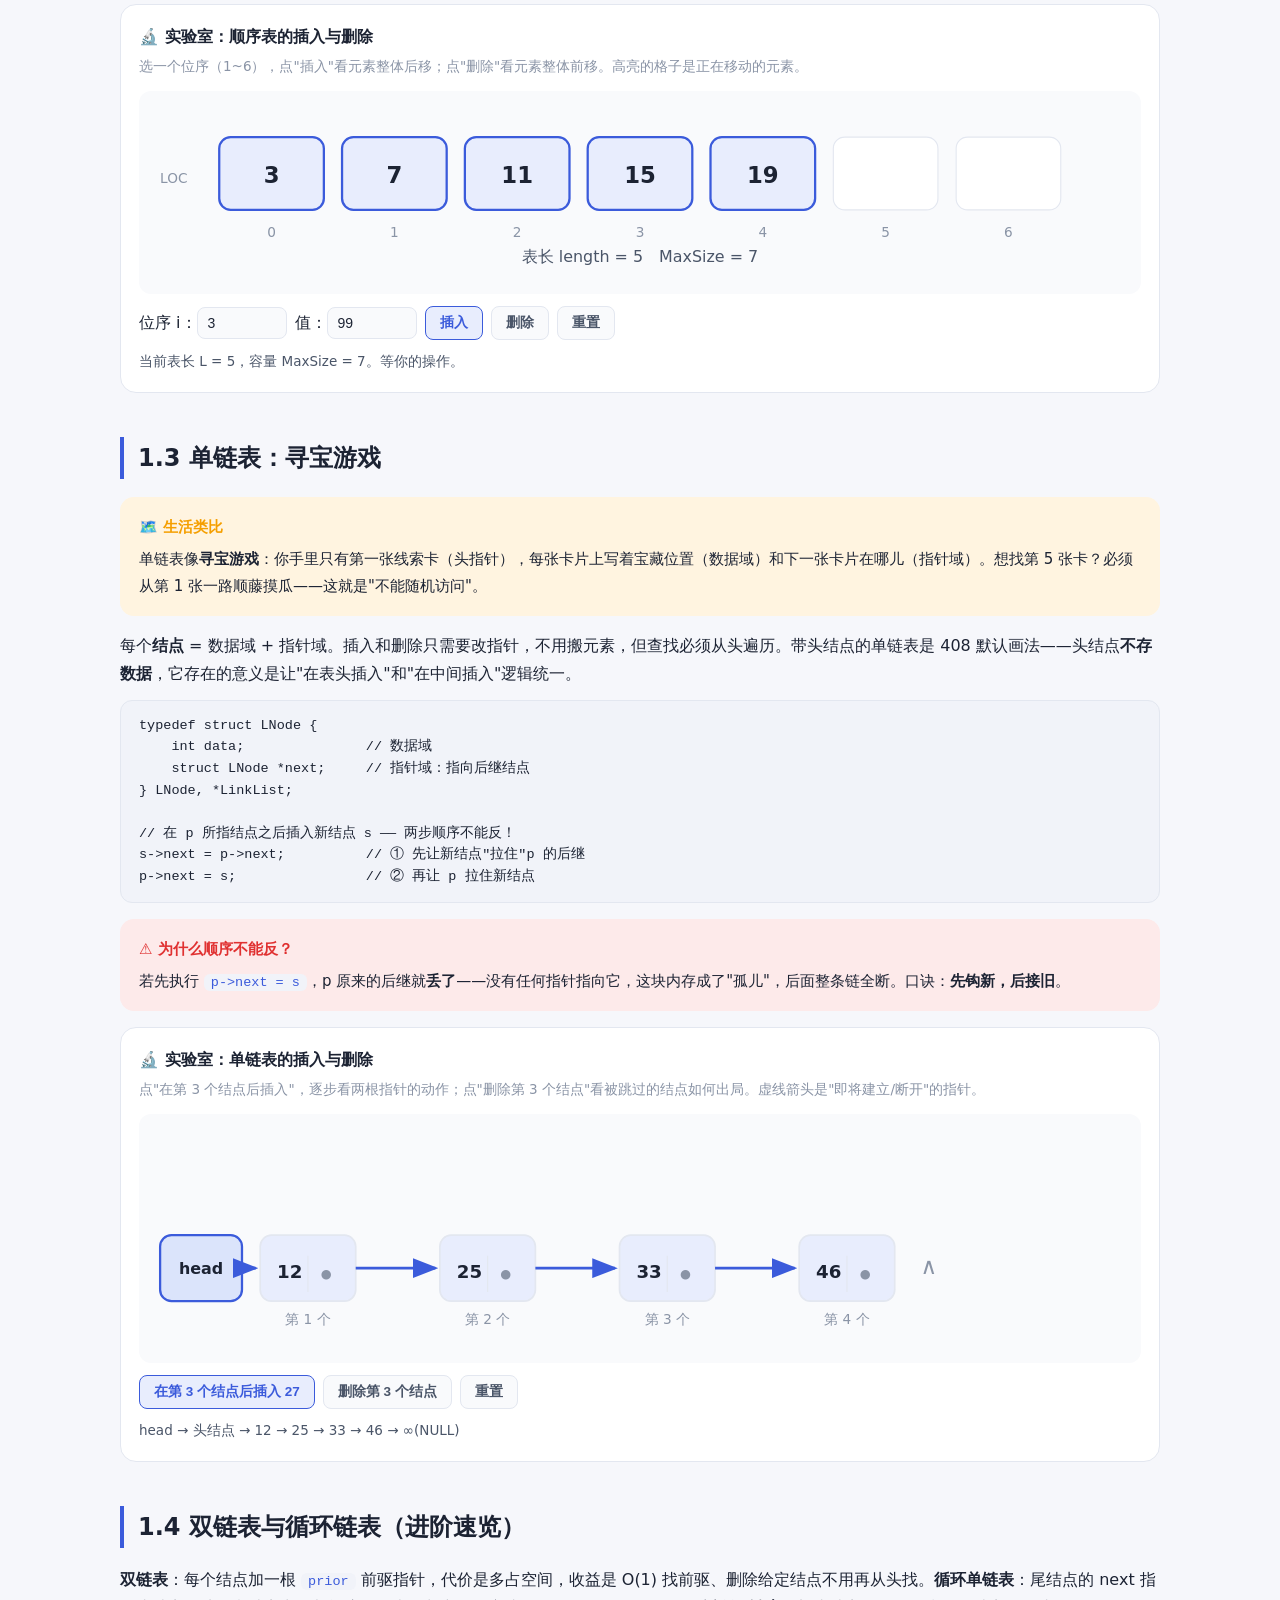
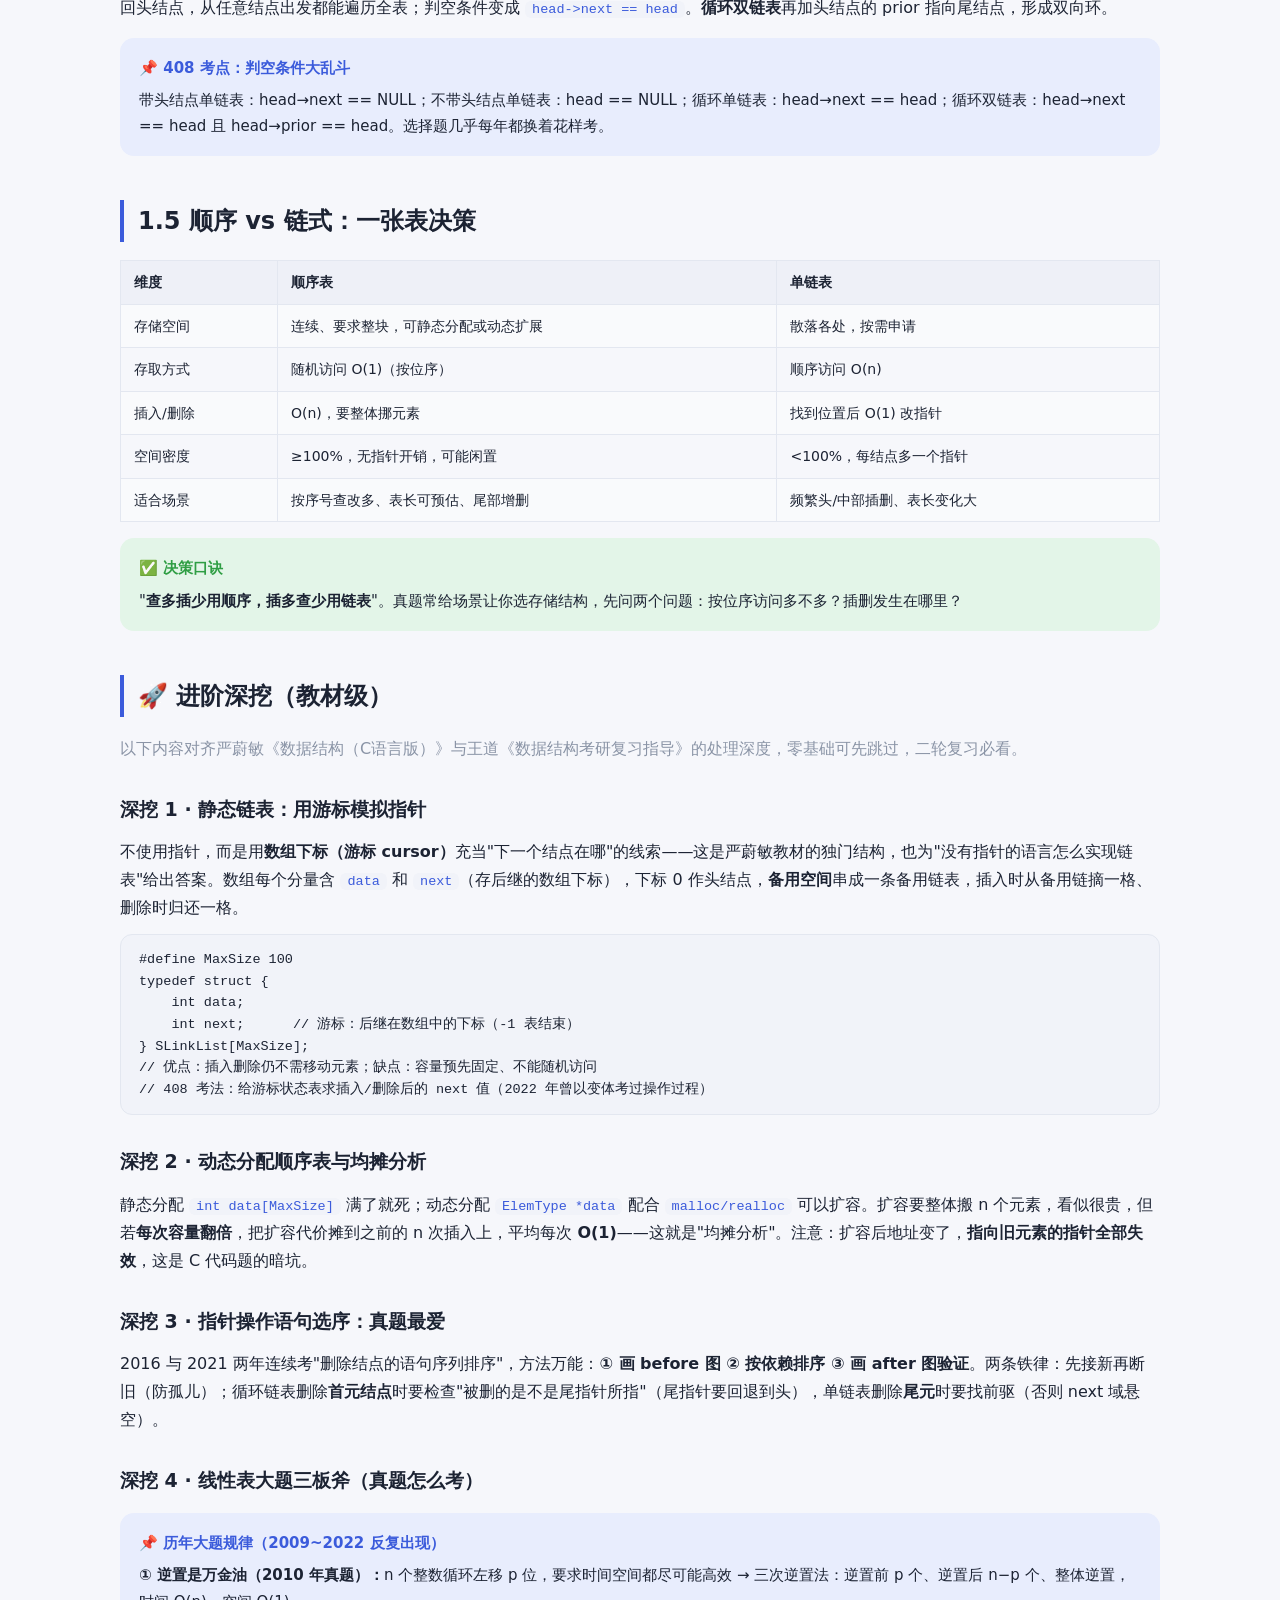
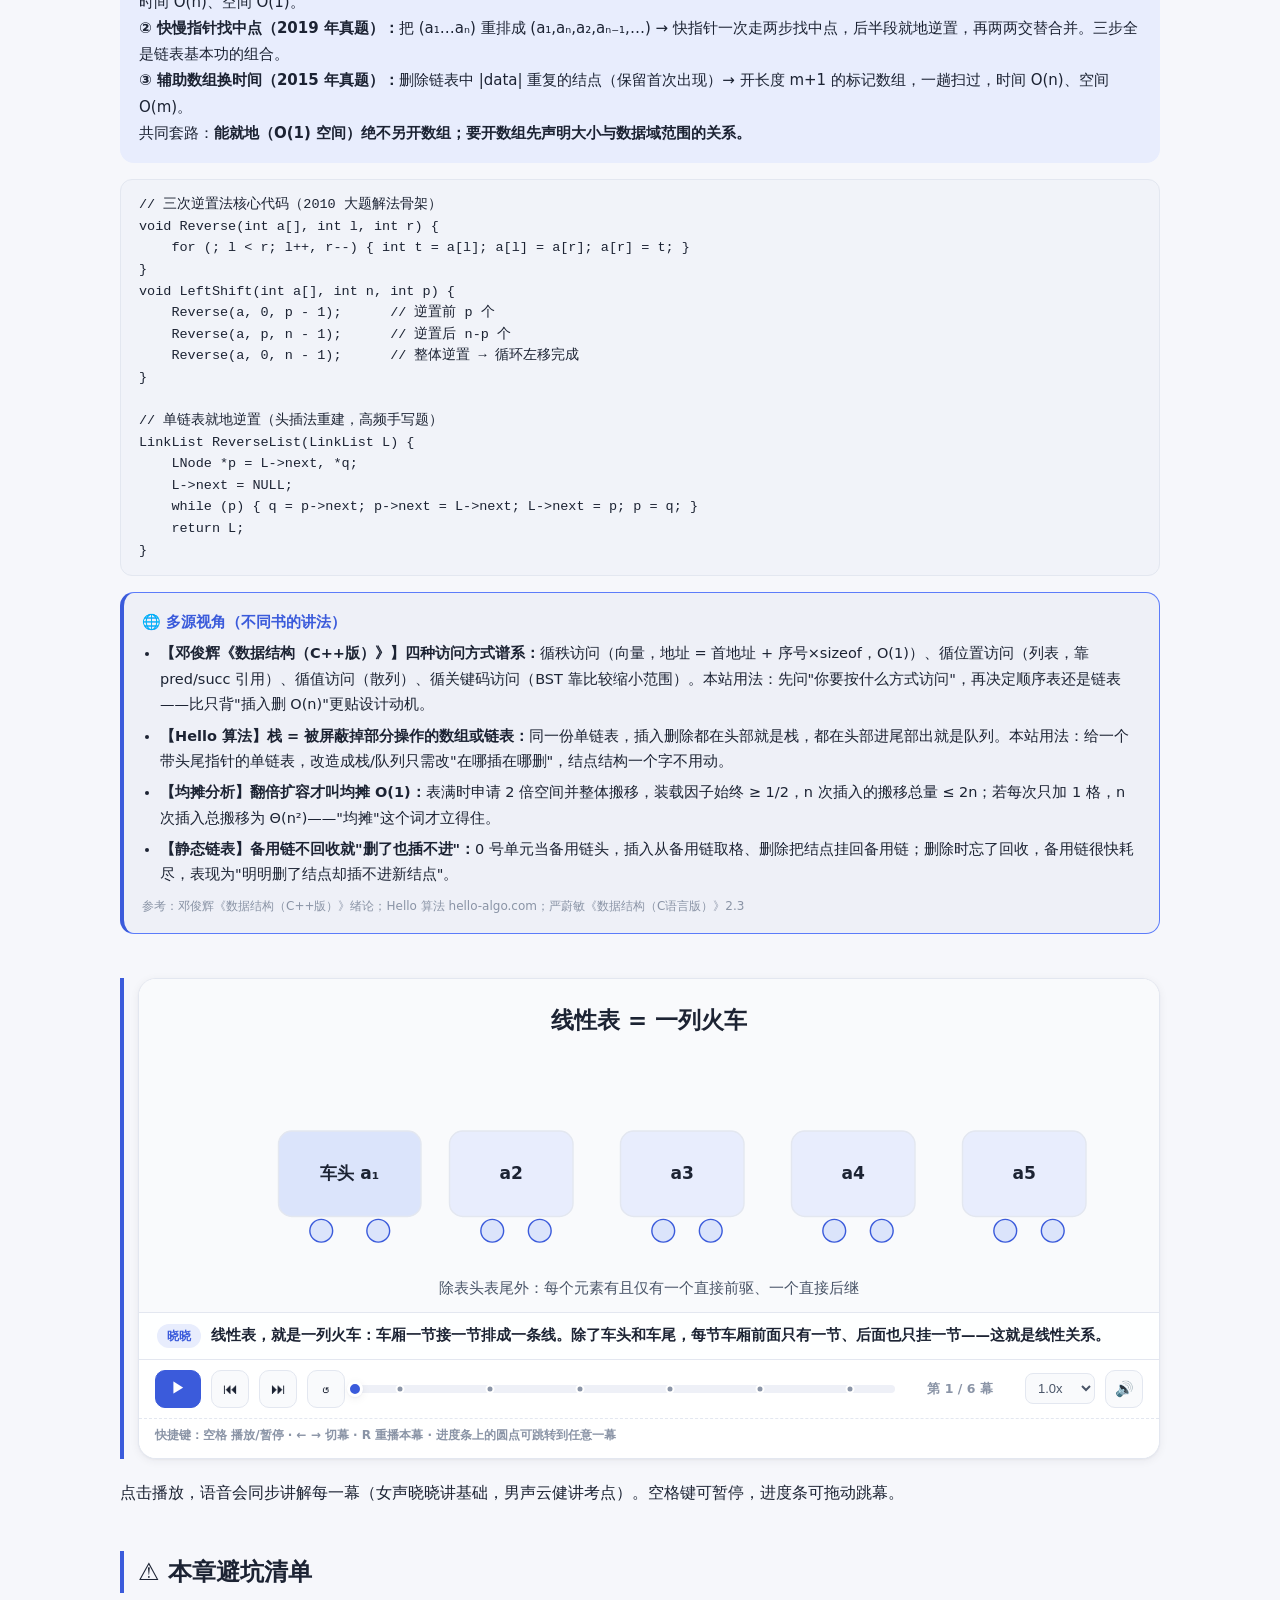
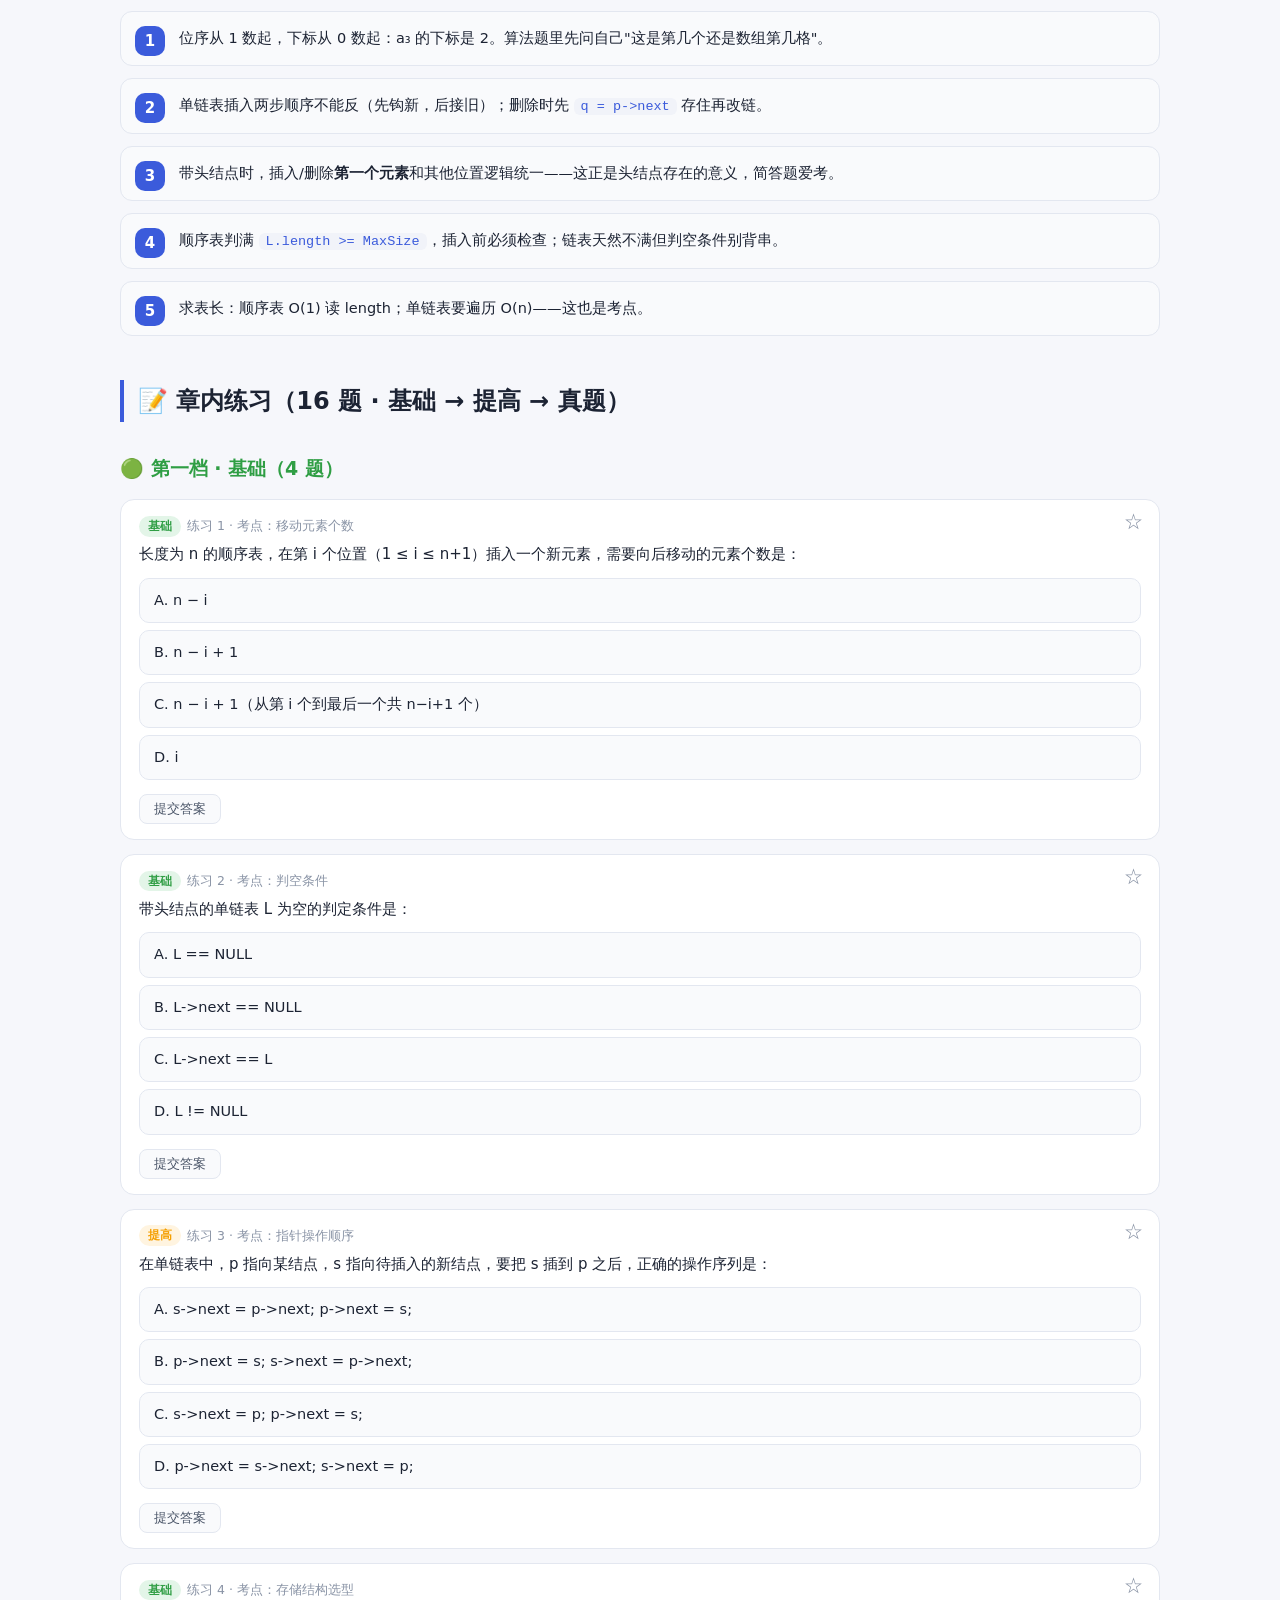
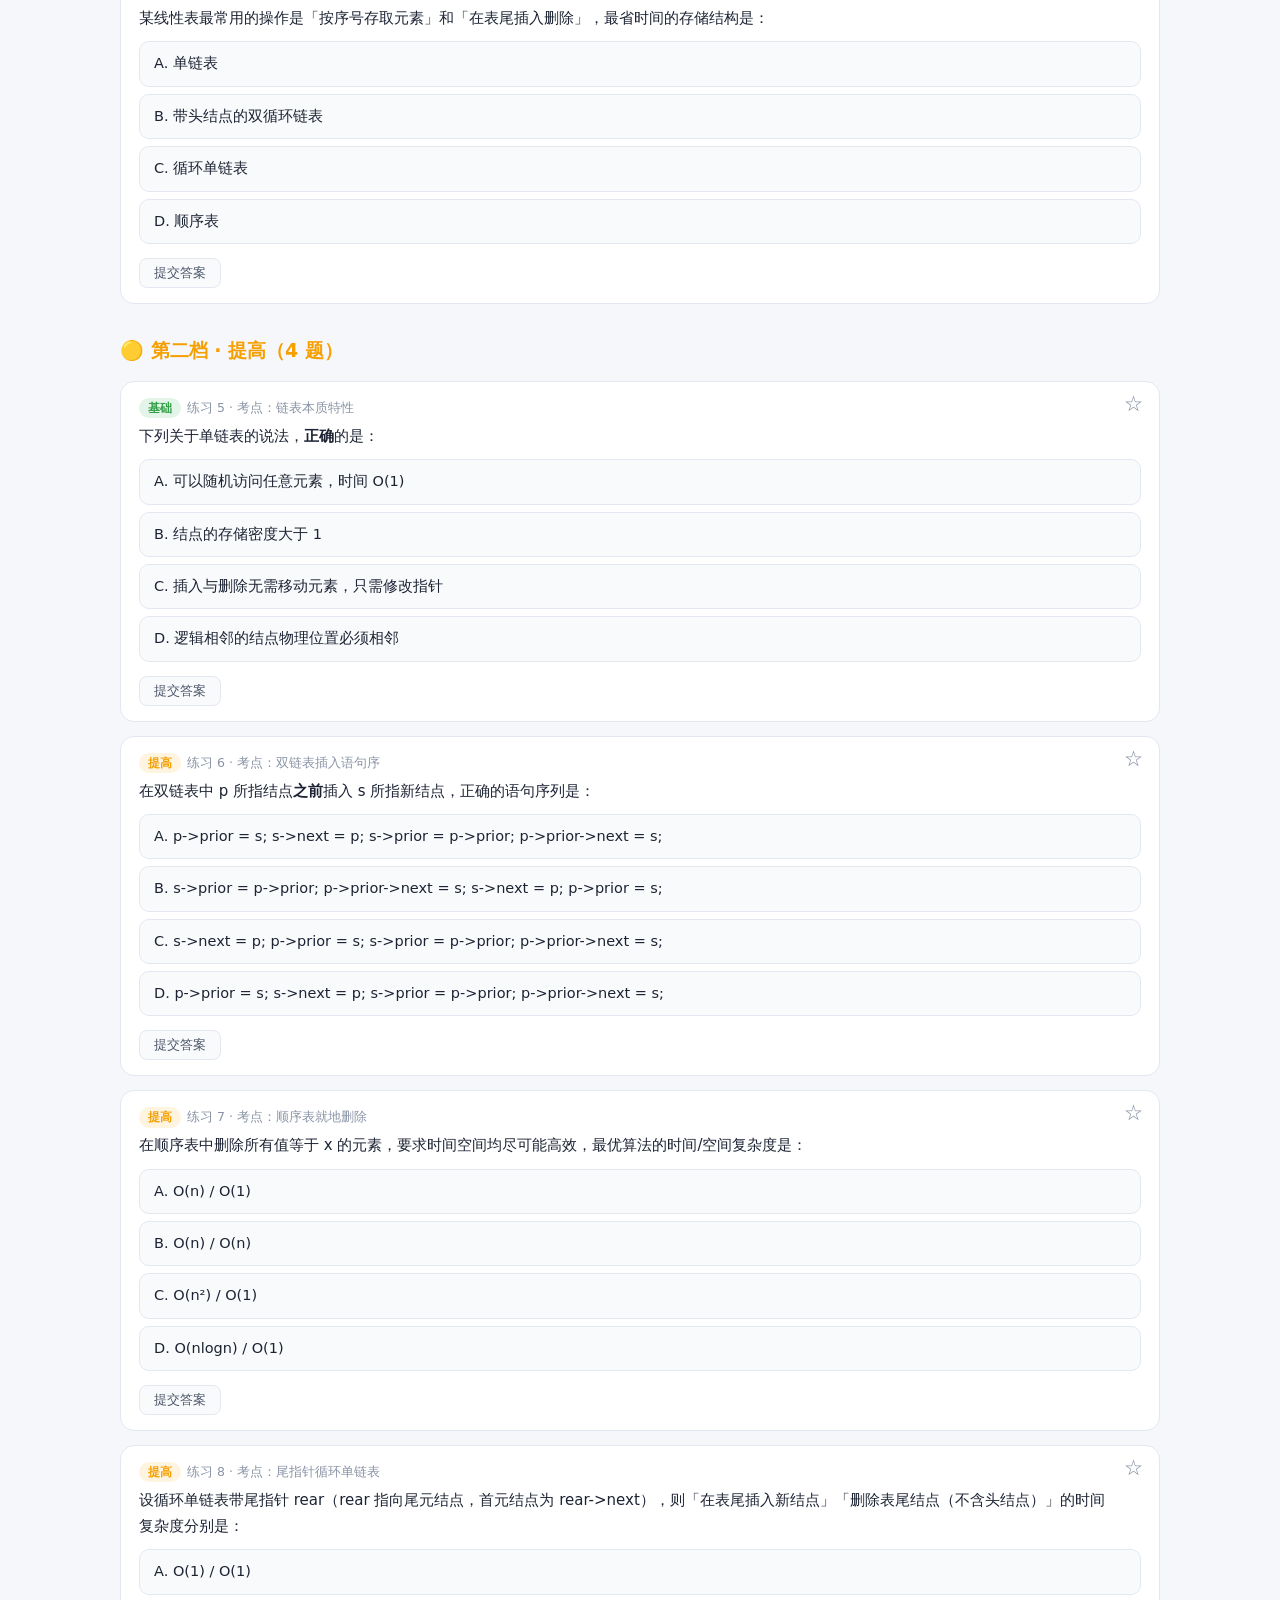
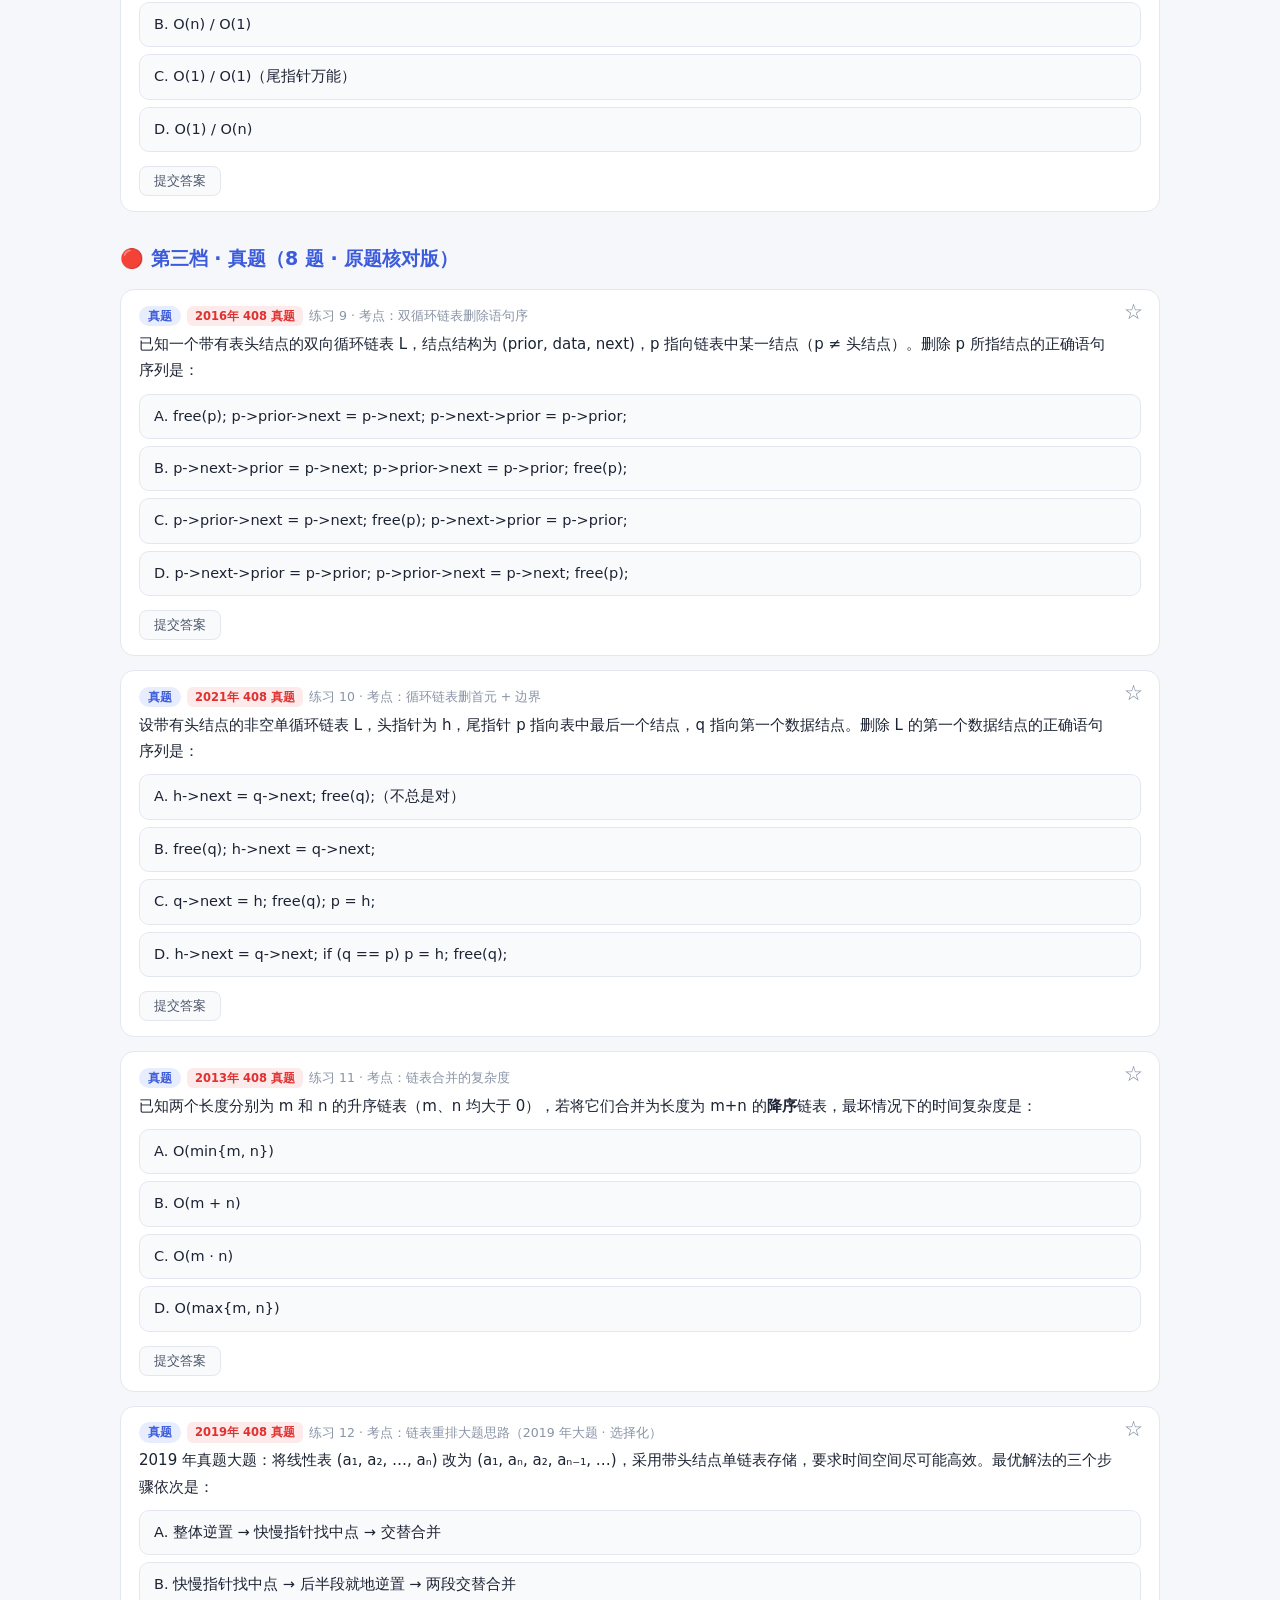
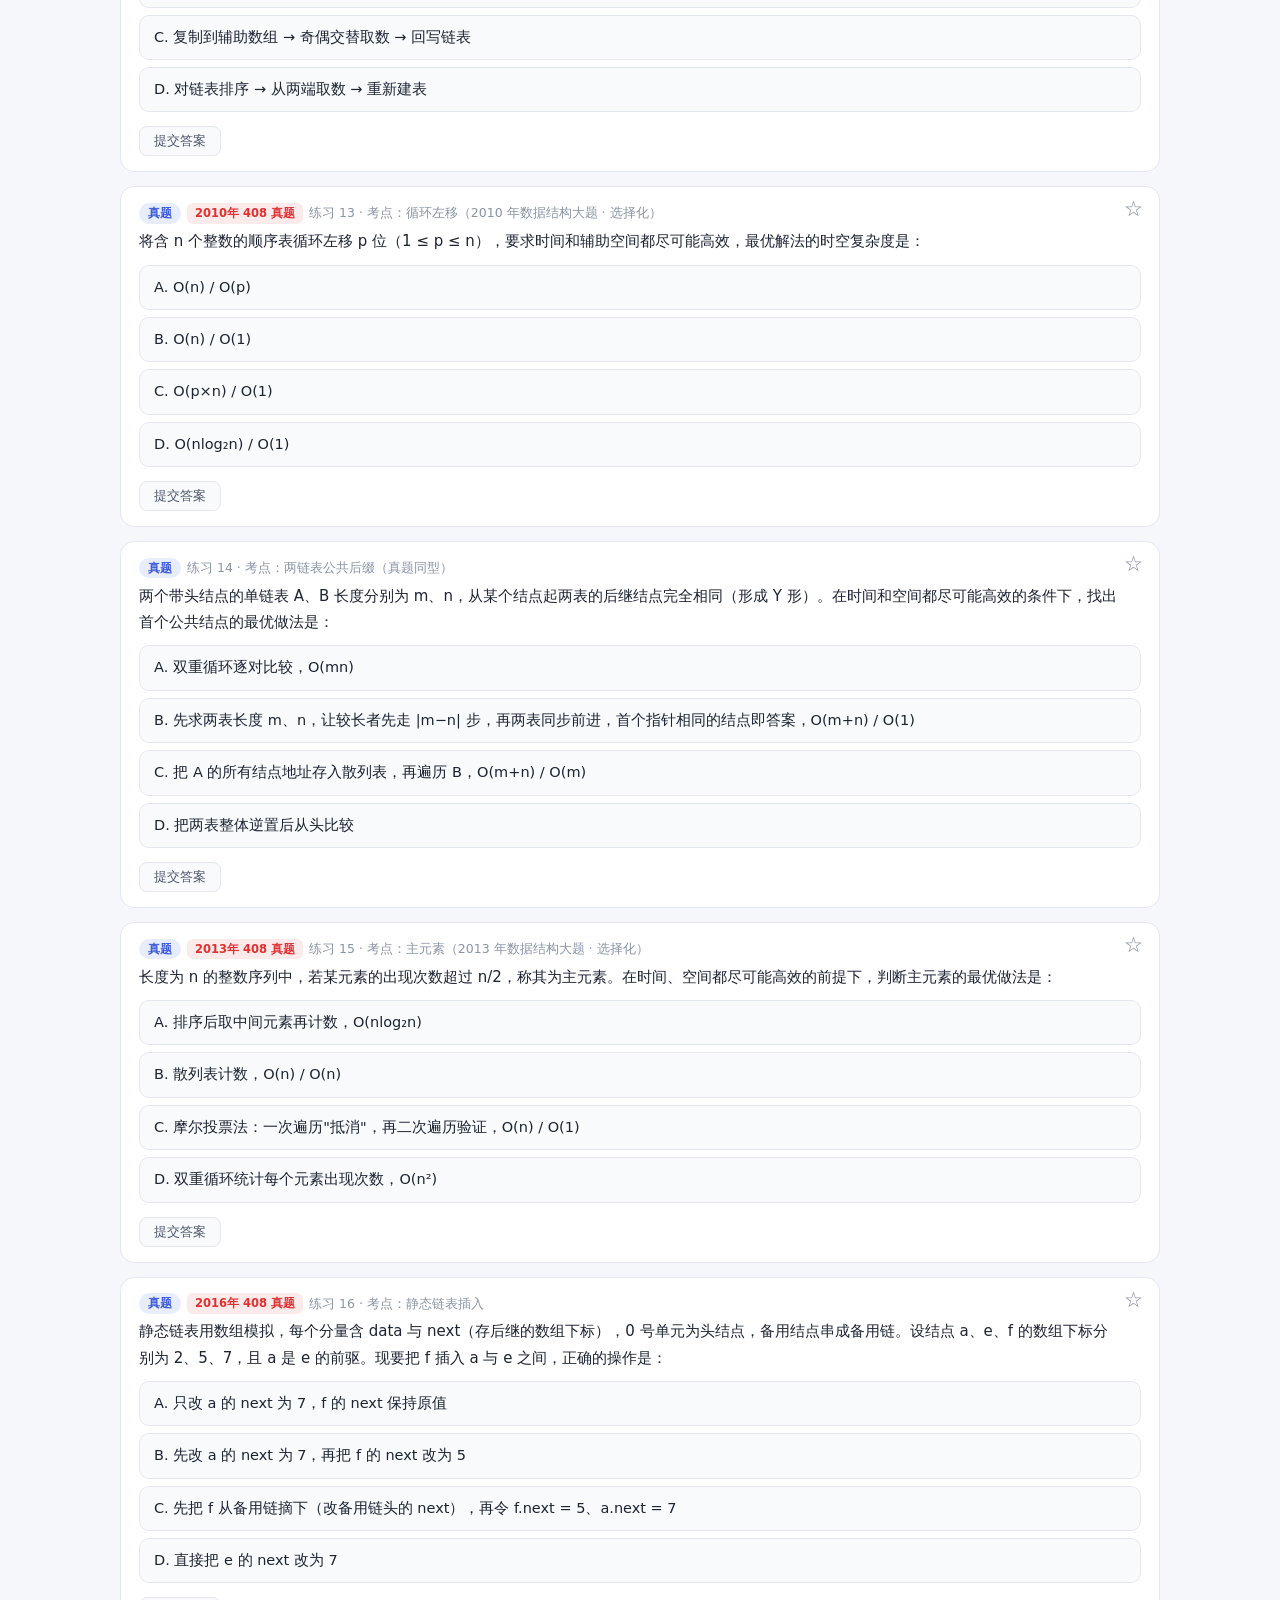
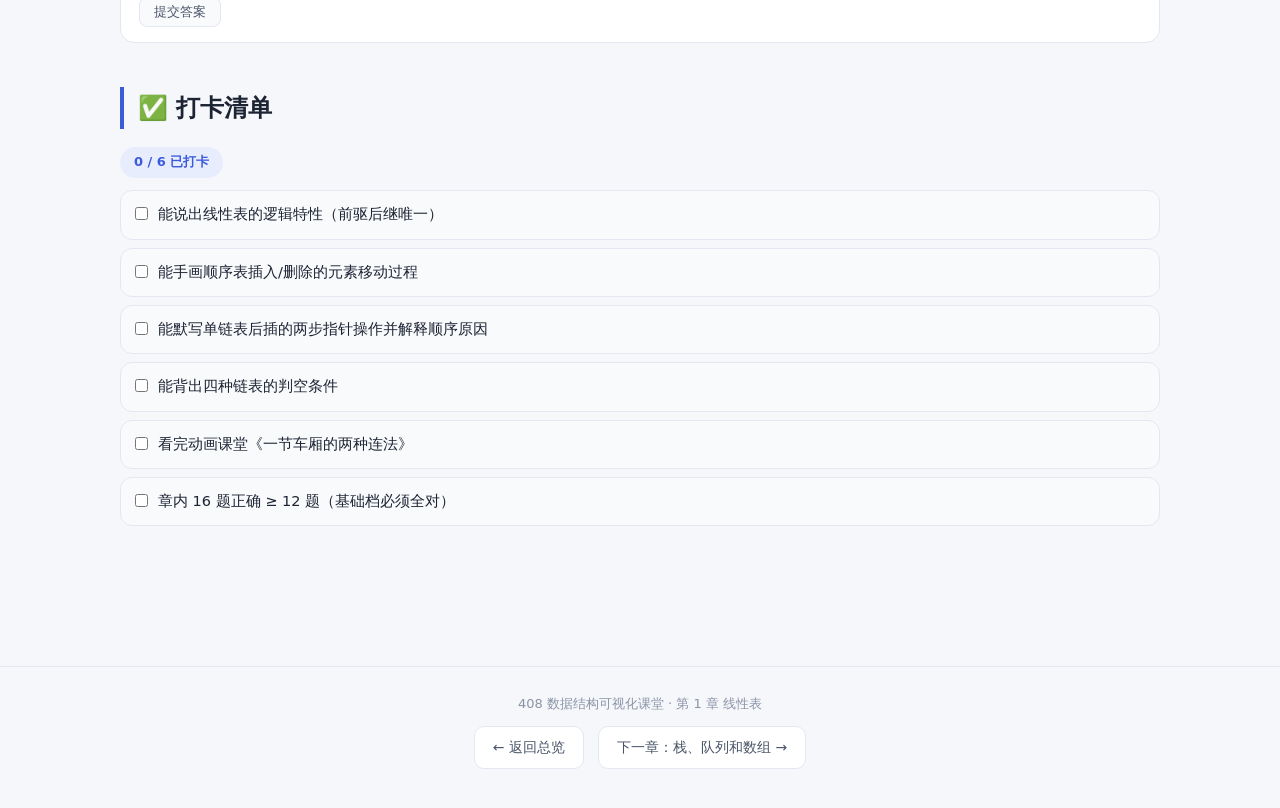
==== commit 33e391d0: "feat: v3 多源视角+题库交互 - 每章16题(真题8道/共38道标年份), 新增多源视角框(Hello算法/邓俊辉/Sedgewick/OI-Wiki), 题库HUD(进度/错题本/收藏/随机" ====
--- a/ch01.html
+++ b/ch01.html
@@ -10,7 +10,7 @@
 <nav class="topbar"><div class="topbar-inner">
   <a class="logo" href="index.html"><span class="dot"></span>408 数据结构可视化课堂</a>
   <div class="nav-links">
-    <a href="index.html">总览</a><a href="ch01.html">线性表</a><a href="ch02.html">栈与队列</a><a href="ch03.html">树</a><a href="ch04.html">图</a><a href="ch05.html">查找</a><a href="ch06.html">排序</a><a href="ch07.html">串</a><a href="practice.html">练习场</a><a href="resources.html">资源导航</a>
+    <a href="index.html">总览</a><a href="ch01.html">线性表</a><a href="ch02.html">栈与队列</a><a href="ch03.html">树</a><a href="ch04.html">图</a><a href="ch05.html">查找</a><a href="ch06.html">排序</a><a href="ch07.html">串</a><a href="practice.html">练习场</a><a href="method.html">备考方法论</a><a href="resources.html">资源导航</a>
   </div>
   <button class="theme-btn" title="切换明暗主题">🌙</button>
 </div></nav>
@@ -19,7 +19,7 @@
   <div class="hero">
     <h1>第 1 章 · 线性表</h1>
     <p>数据结构的第一块地基。408 卷面上直接考线性表的题不少，更重要的是：后面栈、队列、树、图全都建立在它的思想之上。</p>
-    <p class="tagline">预计学习 3~4 小时 · 动画课堂 1 集 · 练习 12 题 · 打卡 6 项</p>
+    <p class="tagline">预计学习 3~4 小时 · 动画课堂 1 集 · 练习 16 题 · 打卡 6 项</p>
   </div>
 
   <div class="toc"><span class="toc-label">本页导航</span><a href="#goal">学习目标</a><a href="#s1">什么是线性表</a><a href="#s2">顺序表</a><a href="#s3">单链表</a><a href="#s4">双链/循环</a><a href="#s5">对比选型</a><a href="#deep">进阶深挖</a><a href="#lesson">动画课堂</a><a href="#pit">避坑清单</a><a href="#quiz">章内练习</a><a href="#ck">打卡</a></div>
@@ -149,6 +149,15 @@
     return L;
 }</pre>
 
+  <div class="callout views"><div class="co-title">🌐 多源视角（不同书的讲法）</div>
+  <ul>
+    <li><b>【邓俊辉《数据结构（C++版）》】四种访问方式谱系：</b>循秩访问（向量，地址 = 首地址 + 序号×sizeof，O(1)）、循位置访问（列表，靠 pred/succ 引用）、循值访问（散列）、循关键码访问（BST 靠比较缩小范围）。本站用法：先问"你要按什么方式访问"，再决定顺序表还是链表——比只背"插入删 O(n)"更贴设计动机。</li>
+    <li><b>【Hello 算法】栈 = 被屏蔽掉部分操作的数组或链表：</b>同一份单链表，插入删除都在头部就是栈，都在头部进尾部出就是队列。本站用法：给一个带头尾指针的单链表，改造成栈/队列只需改"在哪插在哪删"，结点结构一个字不用动。</li>
+    <li><b>【均摊分析】翻倍扩容才叫均摊 O(1)：</b>表满时申请 2 倍空间并整体搬移，装载因子始终 ≥ 1/2，n 次插入的搬移总量 ≤ 2n；若每次只加 1 格，n 次插入总搬移为 Θ(n²)——"均摊"这个词才立得住。</li>
+    <li><b>【静态链表】备用链不回收就"删了也插不进"：</b>0 号单元当备用链头，插入从备用链取格、删除把结点挂回备用链；删除时忘了回收，备用链很快耗尽，表现为"明明删了结点却插不进新结点"。</li>
+  </ul>
+  <div class="src">参考：邓俊辉《数据结构（C++版）》绪论；Hello 算法 hello-algo.com；严蔚敏《数据结构（C语言版）》2.3</div></div>
+
   <h2 class="sec" id="lesson">🎬 动画课堂 · 第 1 集《一节车厢的两种连法》</h2>
   <p>点击播放，语音会同步讲解每一幕（女声晓晓讲基础，男声云健讲考点）。空格键可暂停，进度条可拖动跳幕。</p>
   <div id="lesson"></div>
@@ -162,7 +171,7 @@
     <div class="step">求表长：顺序表 O(1) 读 length；单链表要遍历 O(n)——这也是考点。</div>
   </div>
 
-  <h2 class="sec" id="quiz">📝 章内练习（12 题 · 基础 → 提高 → 真题）</h2>
+  <h2 class="sec" id="quiz">📝 章内练习（16 题 · 基础 → 提高 → 真题）</h2>
   <h3 class="sub" style="color:var(--green)">🟢 第一档 · 基础（4 题）</h3>
   <div class="quiz" data-answer="C" data-diff="basic">
     <div class="q-head"><div class="q-tag">练习 1 · 考点：移动元素个数</div>
@@ -263,7 +272,7 @@
     <div class="q-exp"><b>解析：</b>选 D。尾插：在 rear 后插入再令 rear 后移，O(1)。但删尾元需要<b>它的前驱</b>——循环单链表只能从 rear->next（头结点）绕一整圈找，O(n)。教训：<b>尾指针只服务"尾部"，删除尾部恰恰要"尾部的前驱"</b>，这正是双链表/双循环链表存在的理由。</div>
   </div>
 
-  <h3 class="sub" style="color:var(--brand)">🔴 第三档 · 真题（4 题 · 原题核对版）</h3>
+  <h3 class="sub" style="color:var(--brand)">🔴 第三档 · 真题（8 题 · 原题核对版）</h3>
   <div class="quiz" data-answer="D" data-diff="real" data-year="2016">
     <div class="q-head"><div class="q-tag">练习 9 · 考点：双循环链表删除语句序</div>
     已知一个带有表头结点的双向循环链表 L，结点结构为 (prior, data, next)，p 指向链表中某一结点（p ≠ 头结点）。删除 p 所指结点的正确语句序列是：</div>
@@ -311,6 +320,55 @@
     </div>
     <div class="q-foot"><button class="btn-ans">提交答案</button><span class="q-res"></span></div>
     <div class="q-exp"><b>解析：</b>选 B。快指针一次走两步、慢指针一步，快指针到尾时慢指针恰在中点；把后半段就地逆置（头插法 O(1) 空间）；再从前半段与逆置后的后半段轮流摘结点合并。C 能做对但空间 O(n) 不满足"尽可能高效"——真题评分标准里空间不达标直接扣分。三步分别对应本页深挖 4 的基本功。</div>
+  </div>
+
+  <div class="quiz" data-answer="B" data-diff="real" data-year="2010">
+    <div class="q-head"><div class="q-tag">练习 13 · 考点：循环左移（2010 年数据结构大题 · 选择化）</div>
+    将含 n 个整数的顺序表循环左移 p 位（1 ≤ p ≤ n），要求时间和辅助空间都尽可能高效，最优解法的时空复杂度是：</div>
+    <div class="opts">
+      <div class="opt" data-opt="A">A. O(n) / O(p)</div>
+      <div class="opt" data-opt="B">B. O(n) / O(1)</div>
+      <div class="opt" data-opt="C">C. O(p×n) / O(1)</div>
+      <div class="opt" data-opt="D">D. O(nlog₂n) / O(1)</div>
+    </div>
+    <div class="q-foot"><button class="btn-ans">提交答案</button><span class="q-res"></span></div>
+    <div class="q-exp"><b>解析：</b>选 B。三次逆置——前 p 个逆置、后 n−p 个逆置、整体逆置，每元素最多搬 2 次，空间只用常数个临时变量。C 是逐位搬移的朴素解，O(pn)。这是 2010 年大题的解法骨架，代码见本章深挖 4。</div>
+  </div>
+  <div class="quiz" data-answer="B" data-diff="real">
+    <div class="q-head"><div class="q-tag">练习 14 · 考点：两链表公共后缀（真题同型）</div>
+    两个带头结点的单链表 A、B 长度分别为 m、n，从某个结点起两表的后继结点完全相同（形成 Y 形）。在时间和空间都尽可能高效的条件下，找出首个公共结点的最优做法是：</div>
+    <div class="opts">
+      <div class="opt" data-opt="A">A. 双重循环逐对比较，O(mn)</div>
+      <div class="opt" data-opt="B">B. 先求两表长度 m、n，让较长者先走 |m−n| 步，再两表同步前进，首个指针相同的结点即答案，O(m+n) / O(1)</div>
+      <div class="opt" data-opt="C">C. 把 A 的所有结点地址存入散列表，再遍历 B，O(m+n) / O(m)</div>
+      <div class="opt" data-opt="D">D. 把两表整体逆置后从头比较</div>
+    </div>
+    <div class="q-foot"><button class="btn-ans">提交答案</button><span class="q-res"></span></div>
+    <div class="q-exp"><b>解析：</b>选 B。Y 形共用尾部意味着"末尾对齐后，公共段起点必然同步到达"——先让长表走完富余的 |m−n| 步，两指针就齐平了。C 也对但空间 O(m)，不满足"空间尽可能高效"。D 破坏链表结构不可取。</div>
+  </div>
+  <div class="quiz" data-answer="C" data-diff="real" data-year="2013">
+    <div class="q-head"><div class="q-tag">练习 15 · 考点：主元素（2013 年数据结构大题 · 选择化）</div>
+    长度为 n 的整数序列中，若某元素的出现次数超过 n/2，称其为主元素。在时间、空间都尽可能高效的前提下，判断主元素的最优做法是：</div>
+    <div class="opts">
+      <div class="opt" data-opt="A">A. 排序后取中间元素再计数，O(nlog₂n)</div>
+      <div class="opt" data-opt="B">B. 散列表计数，O(n) / O(n)</div>
+      <div class="opt" data-opt="C">C. 摩尔投票法：一次遍历"抵消"，再二次遍历验证，O(n) / O(1)</div>
+      <div class="opt" data-opt="D">D. 双重循环统计每个元素出现次数，O(n²)</div>
+    </div>
+    <div class="q-foot"><button class="btn-ans">提交答案</button><span class="q-res"></span></div>
+    <div class="q-exp"><b>解析：</b>选 C。摩尔投票的思路是"成对抵消"——不同则抵消、相同则计数，最后剩下的候选者再数一遍确认（<b>必须验证</b>，只投票不验证会漏判）。2013 年大题的满分点就在"O(n) 时间 + O(1) 空间 + 二次验证"。</div>
+  </div>
+  <div class="quiz" data-answer="C" data-diff="real" data-year="2016">
+    <div class="q-head"><div class="q-tag">练习 16 · 考点：静态链表插入</div>
+    静态链表用数组模拟，每个分量含 data 与 next（存后继的数组下标），0 号单元为头结点，备用结点串成备用链。设结点 a、e、f 的数组下标分别为 2、5、7，且 a 是 e 的前驱。现要把 f 插入 a 与 e 之间，正确的操作是：</div>
+    <div class="opts">
+      <div class="opt" data-opt="A">A. 只改 a 的 next 为 7，f 的 next 保持原值</div>
+      <div class="opt" data-opt="B">B. 先改 a 的 next 为 7，再把 f 的 next 改为 5</div>
+      <div class="opt" data-opt="C">C. 先把 f 从备用链摘下（改备用链头的 next），再令 f.next = 5、a.next = 7</div>
+      <div class="opt" data-opt="D">D. 直接把 e 的 next 改为 7</div>
+    </div>
+    <div class="q-foot"><button class="btn-ans">提交答案</button><span class="q-res"></span></div>
+    <div class="q-exp"><b>解析：</b>选 C。静态链表插入和动态链表一个道理——<b>先钩新，后接旧</b>，还要额外管一件事：从备用链摘结点（否则这个格子会被重复分配）。B 少了摘链这步；A、D 会让 e 之后断链。</div>
   </div>
 
   <h2 class="sec" id="ck">✅ 打卡清单</h2>
@@ -322,7 +380,7 @@
       <label class="check-item" data-ck="ch1-3"><input type="checkbox"><span>能默写单链表后插的两步指针操作并解释顺序原因</span></label>
       <label class="check-item" data-ck="ch1-4"><input type="checkbox"><span>能背出四种链表的判空条件</span></label>
       <label class="check-item" data-ck="ch1-5"><input type="checkbox"><span>看完动画课堂《一节车厢的两种连法》</span></label>
-      <label class="check-item" data-ck="ch1-6"><input type="checkbox"><span>章内 12 题正确 ≥ 9 题（基础档必须全对）</span></label>
+      <label class="check-item" data-ck="ch1-6"><input type="checkbox"><span>章内 16 题正确 ≥ 12 题（基础档必须全对）</span></label>
     </div>
   </div>
 </div>
--- a/assets/style.css
+++ b/assets/style.css
@@ -207,6 +207,49 @@
 .toc .toc-label { font-weight: 700; color: var(--ink-3); }
 .toc a { padding: 3px 10px; border-radius: 8px; background: var(--card-2); border: 1px solid var(--line); color: var(--ink-2); }
 .toc a:hover { border-color: var(--brand); color: var(--brand); text-decoration: none; }
+
+/* ── 题库 HUD：刷题进度 / 错题本 / 收藏 / 随机 ── */
+.quiz-hud {
+  position: sticky; top: 58px; z-index: 41;
+  background: var(--card); border: 1px solid var(--line); border-radius: 14px;
+  padding: 10px 14px; margin: 18px 0; box-shadow: var(--shadow);
+  display: flex; flex-wrap: wrap; align-items: center; gap: 10px 16px;
+}
+.quiz-hud .hud-stats { display: flex; flex-wrap: wrap; gap: 6px 16px; font-size: 13.5px; color: var(--ink-2); }
+.quiz-hud .hud-stats b { color: var(--brand); font-size: 15px; }
+.quiz-hud .hud-wrong b { color: var(--red); }
+.quiz-hud .hud-fav b { color: var(--accent); }
+.quiz-hud .hud-actions { display: flex; flex-wrap: wrap; gap: 7px; margin-left: auto; }
+.quiz-hud .hud-actions button {
+  border: 1px solid var(--line); background: var(--card-2); color: var(--ink-2);
+  border-radius: 9px; padding: 5px 12px; font-size: 12.5px; cursor: pointer;
+  transition: all .15s;
+}
+.quiz-hud .hud-actions button:hover { border-color: var(--brand); color: var(--brand); }
+.quiz-hud .hud-actions button.on { background: var(--brand); border-color: var(--brand); color: #fff; font-weight: 700; }
+.quiz-hud .hud-msg {
+  flex-basis: 100%; font-size: 12.5px; color: var(--green); font-weight: 600;
+  max-height: 0; overflow: hidden; opacity: 0; transition: all .25s;
+}
+.quiz-hud .hud-msg.show { max-height: 30px; opacity: 1; }
+
+/* 收藏星标 */
+.quiz .q-fav {
+  position: absolute; top: 10px; right: 12px;
+  border: none; background: transparent; cursor: pointer;
+  font-size: 19px; line-height: 1; color: var(--ink-3); padding: 2px 4px;
+  transition: transform .12s, color .12s;
+}
+.quiz .q-fav:hover { transform: scale(1.2); color: var(--accent); }
+.quiz .q-fav.on { color: var(--accent); }
+.quiz .q-head { padding-right: 42px; }
+
+/* ── 多源视角框（书籍讲法引用） ── */
+.callout.views { background: var(--bg-soft); border-color: var(--brand-2); border-left: 4px solid var(--brand); }
+.callout.views .co-title { color: var(--brand); }
+.callout.views .src { font-size: 12px; color: var(--ink-3); margin-top: 8px; font-style: normal; }
+.callout.views ul { margin: 6px 0 0 18px; }
+.callout.views li { margin-bottom: 6px; font-size: 14.5px; }
 .quiz .opts { padding: 4px 18px 14px; display: grid; gap: 7px; }
 .quiz .opt {
   border: 1.5px solid var(--line); border-radius: 10px; padding: 9px 14px;
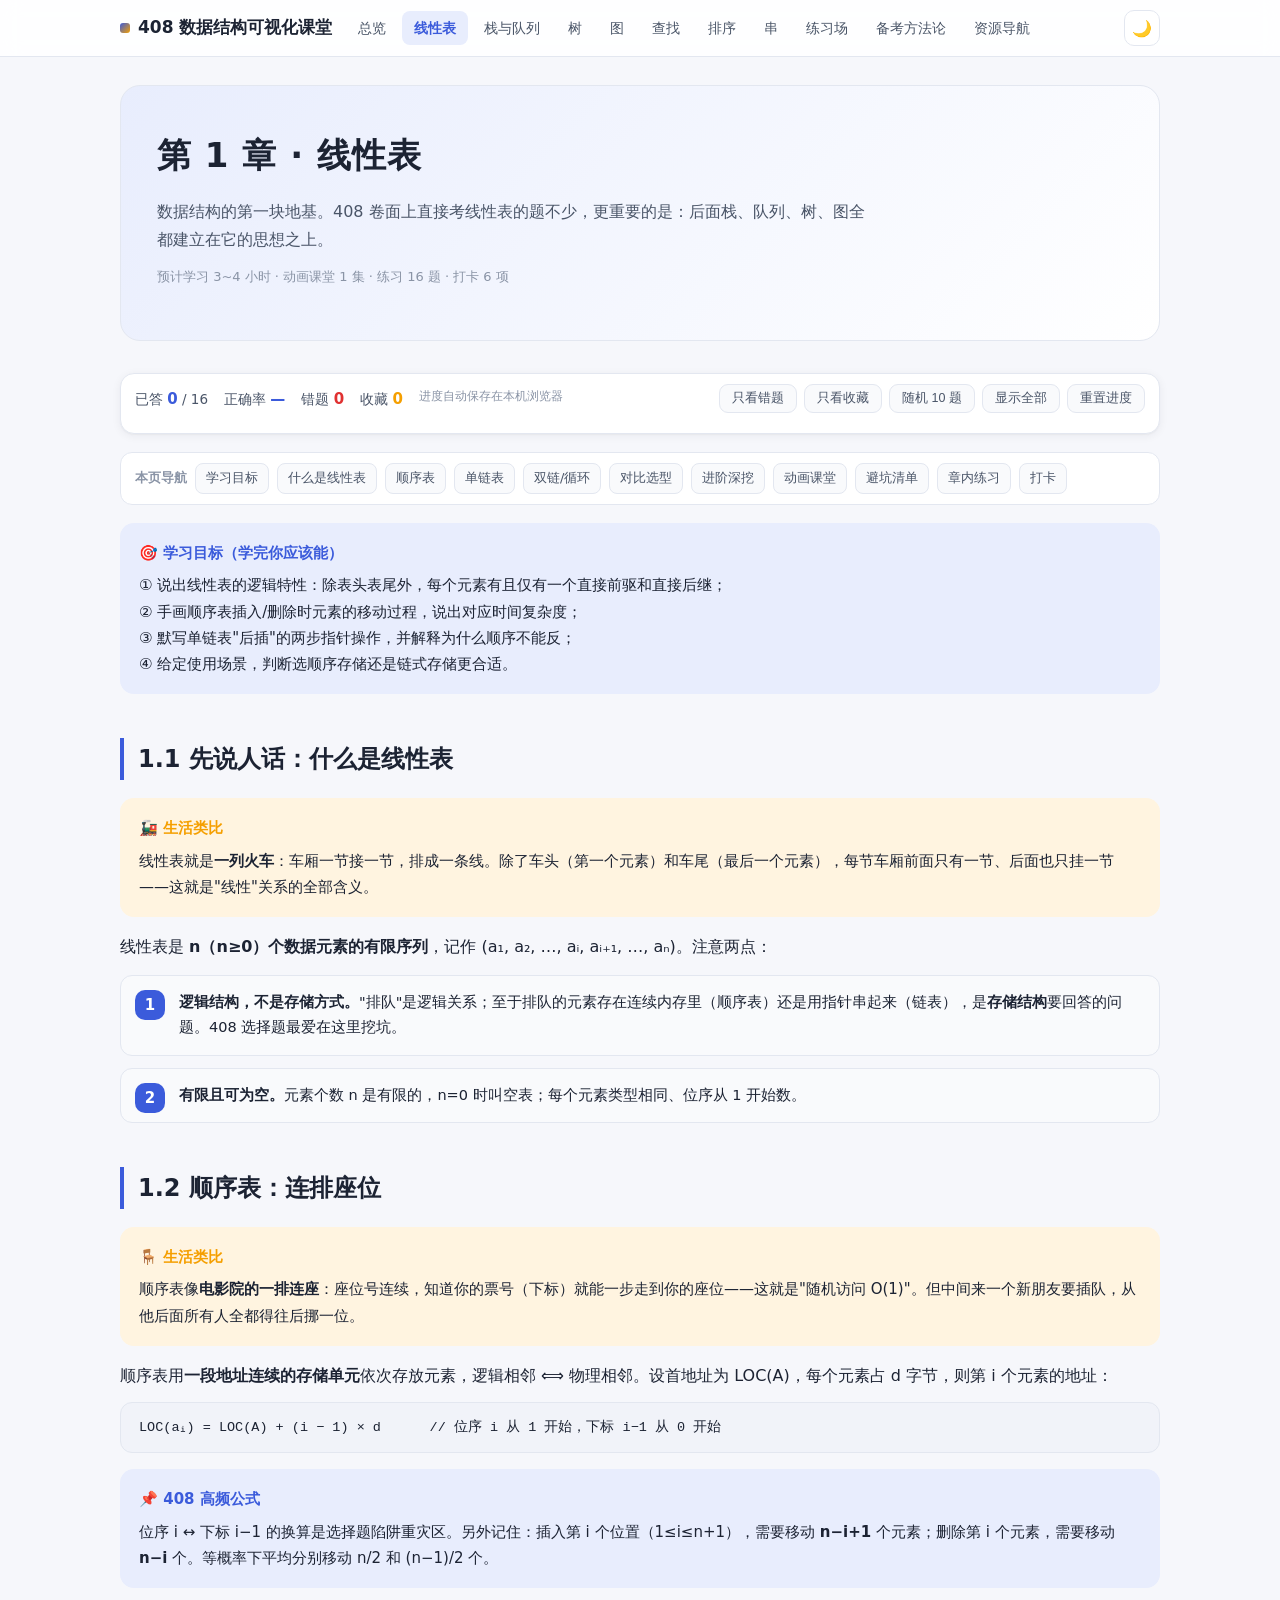
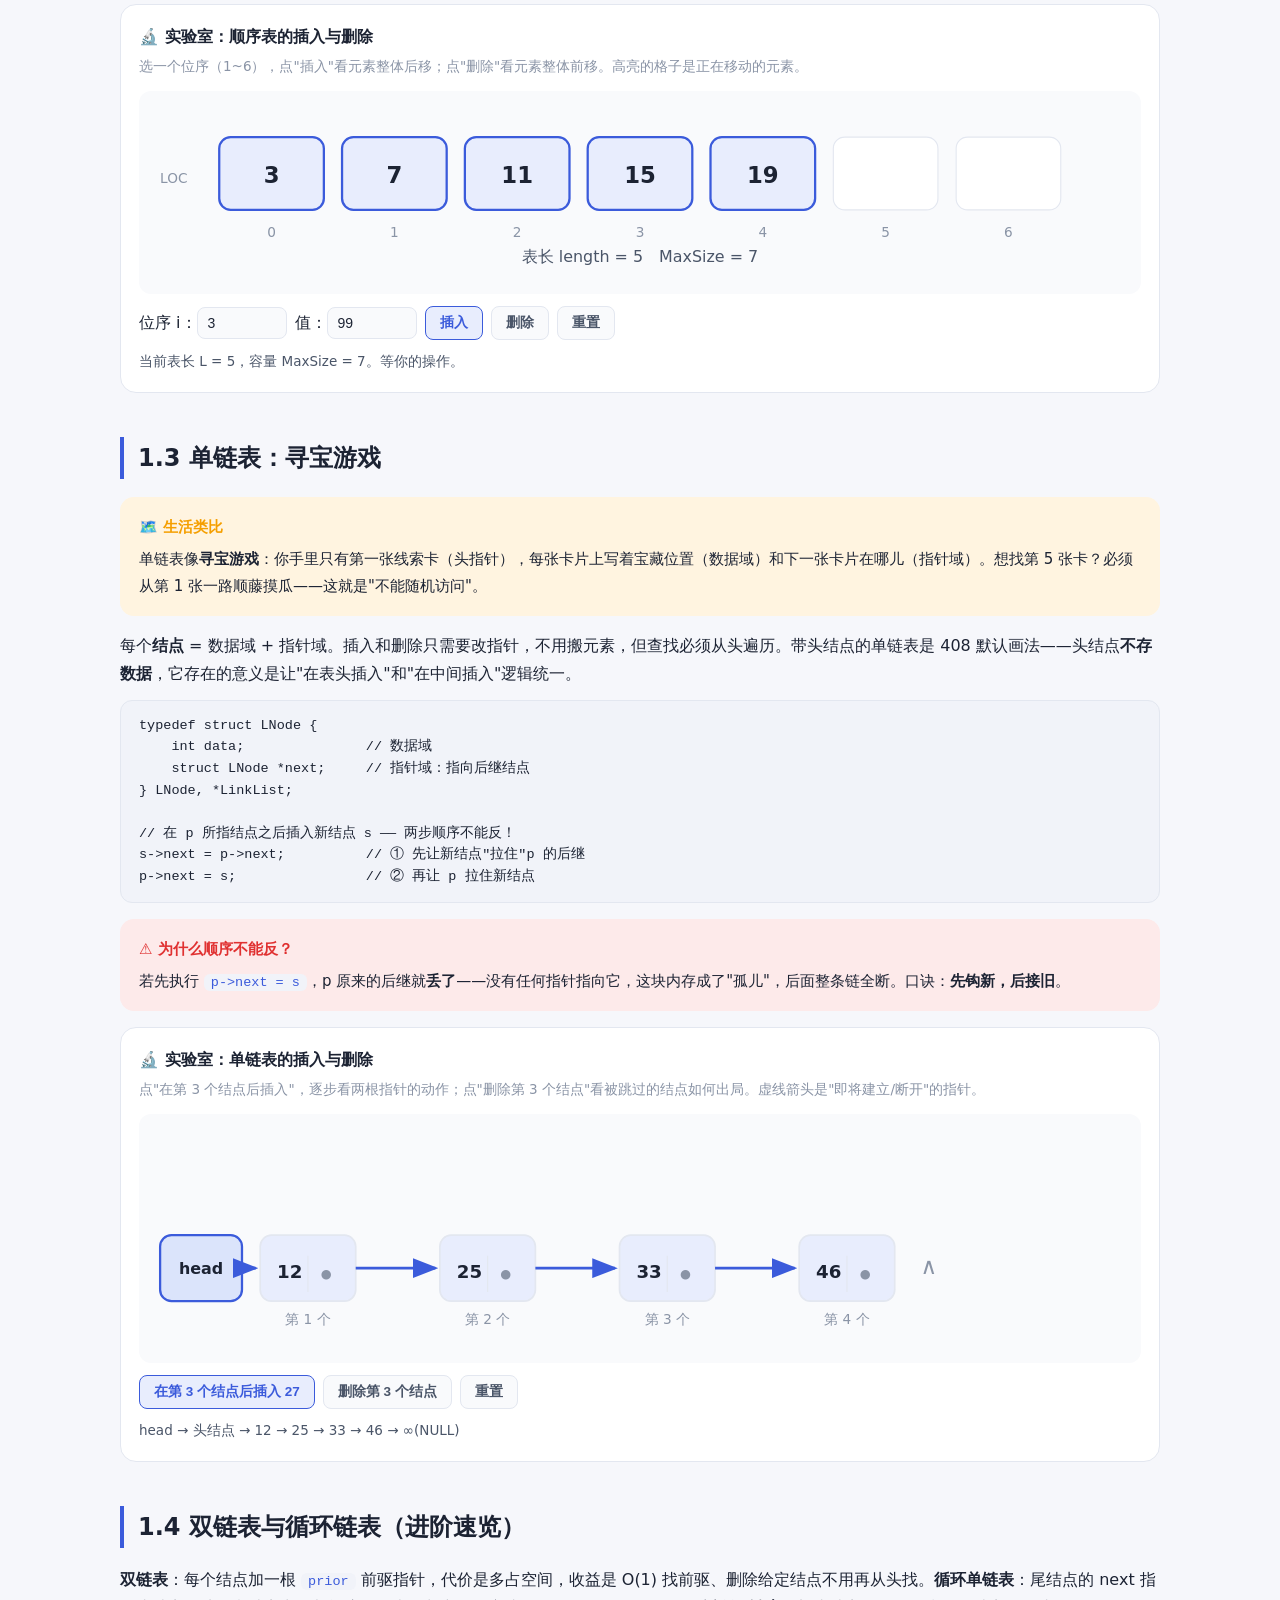
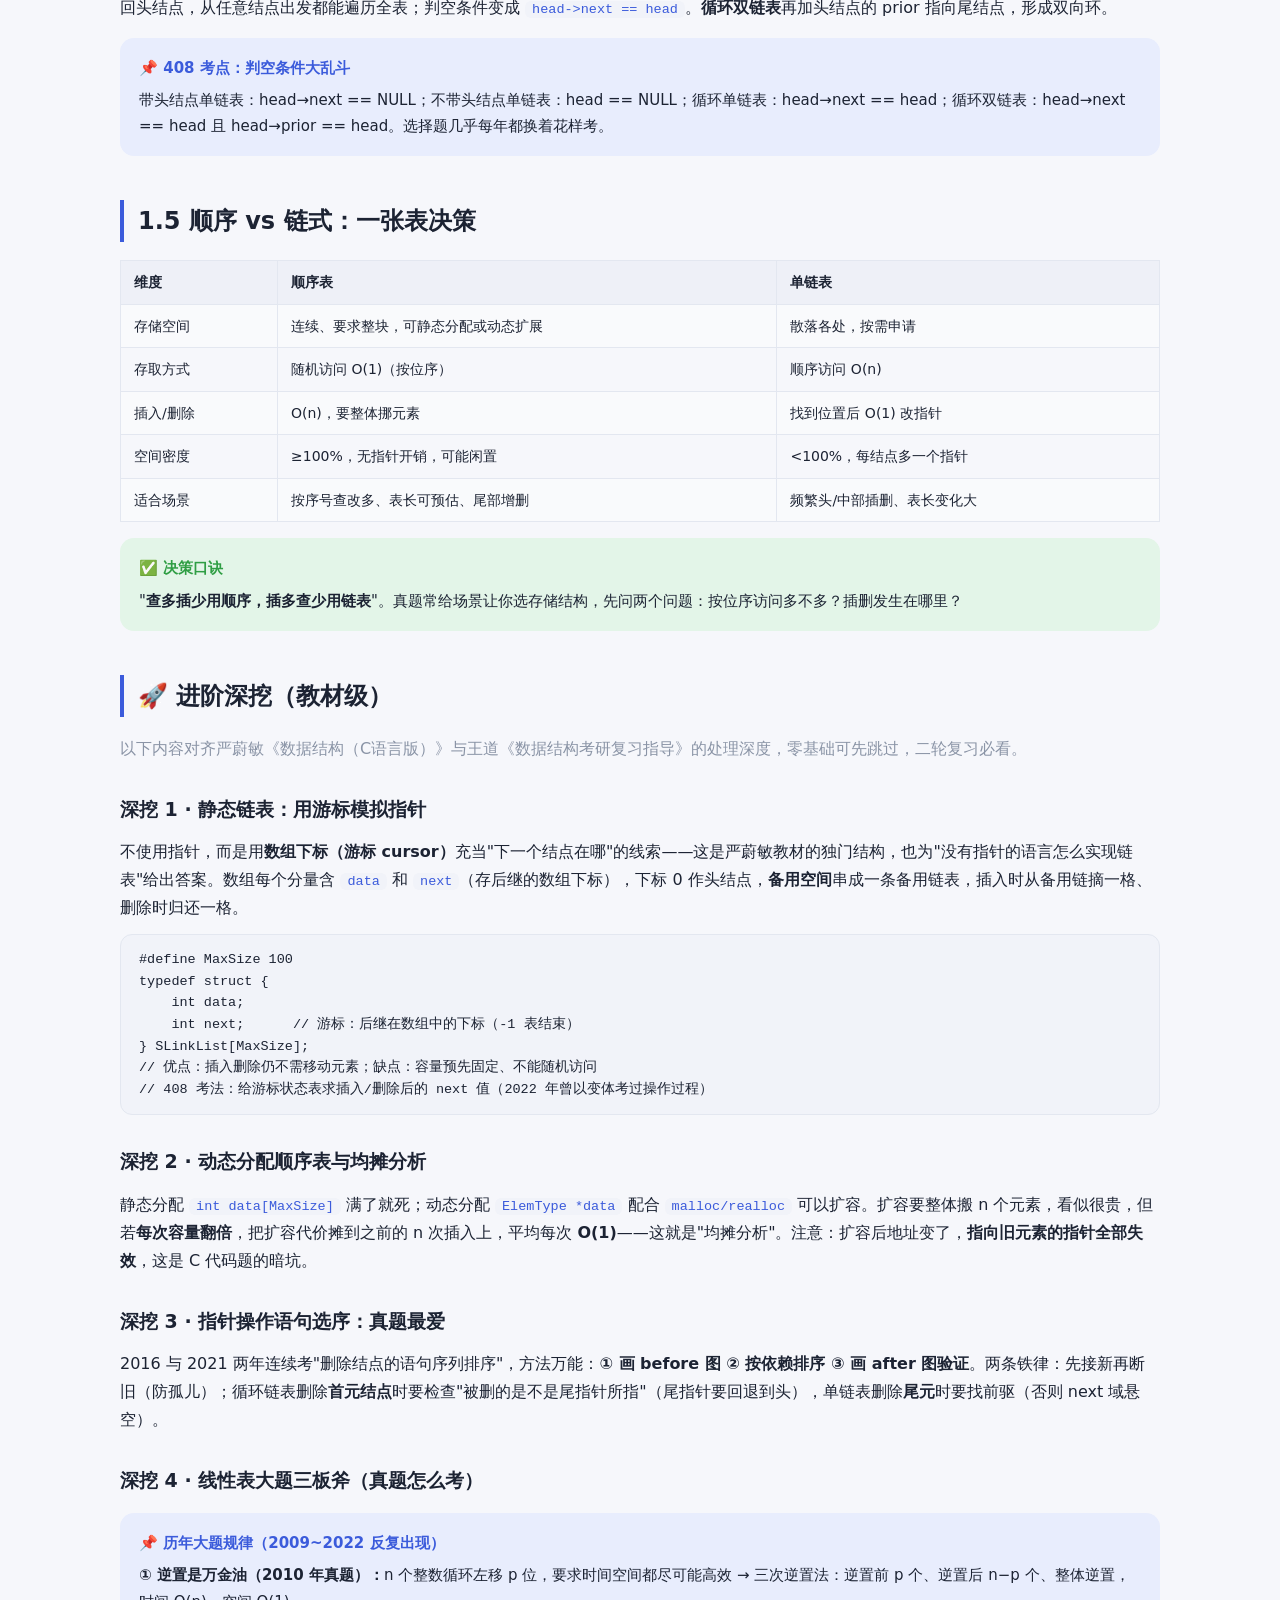
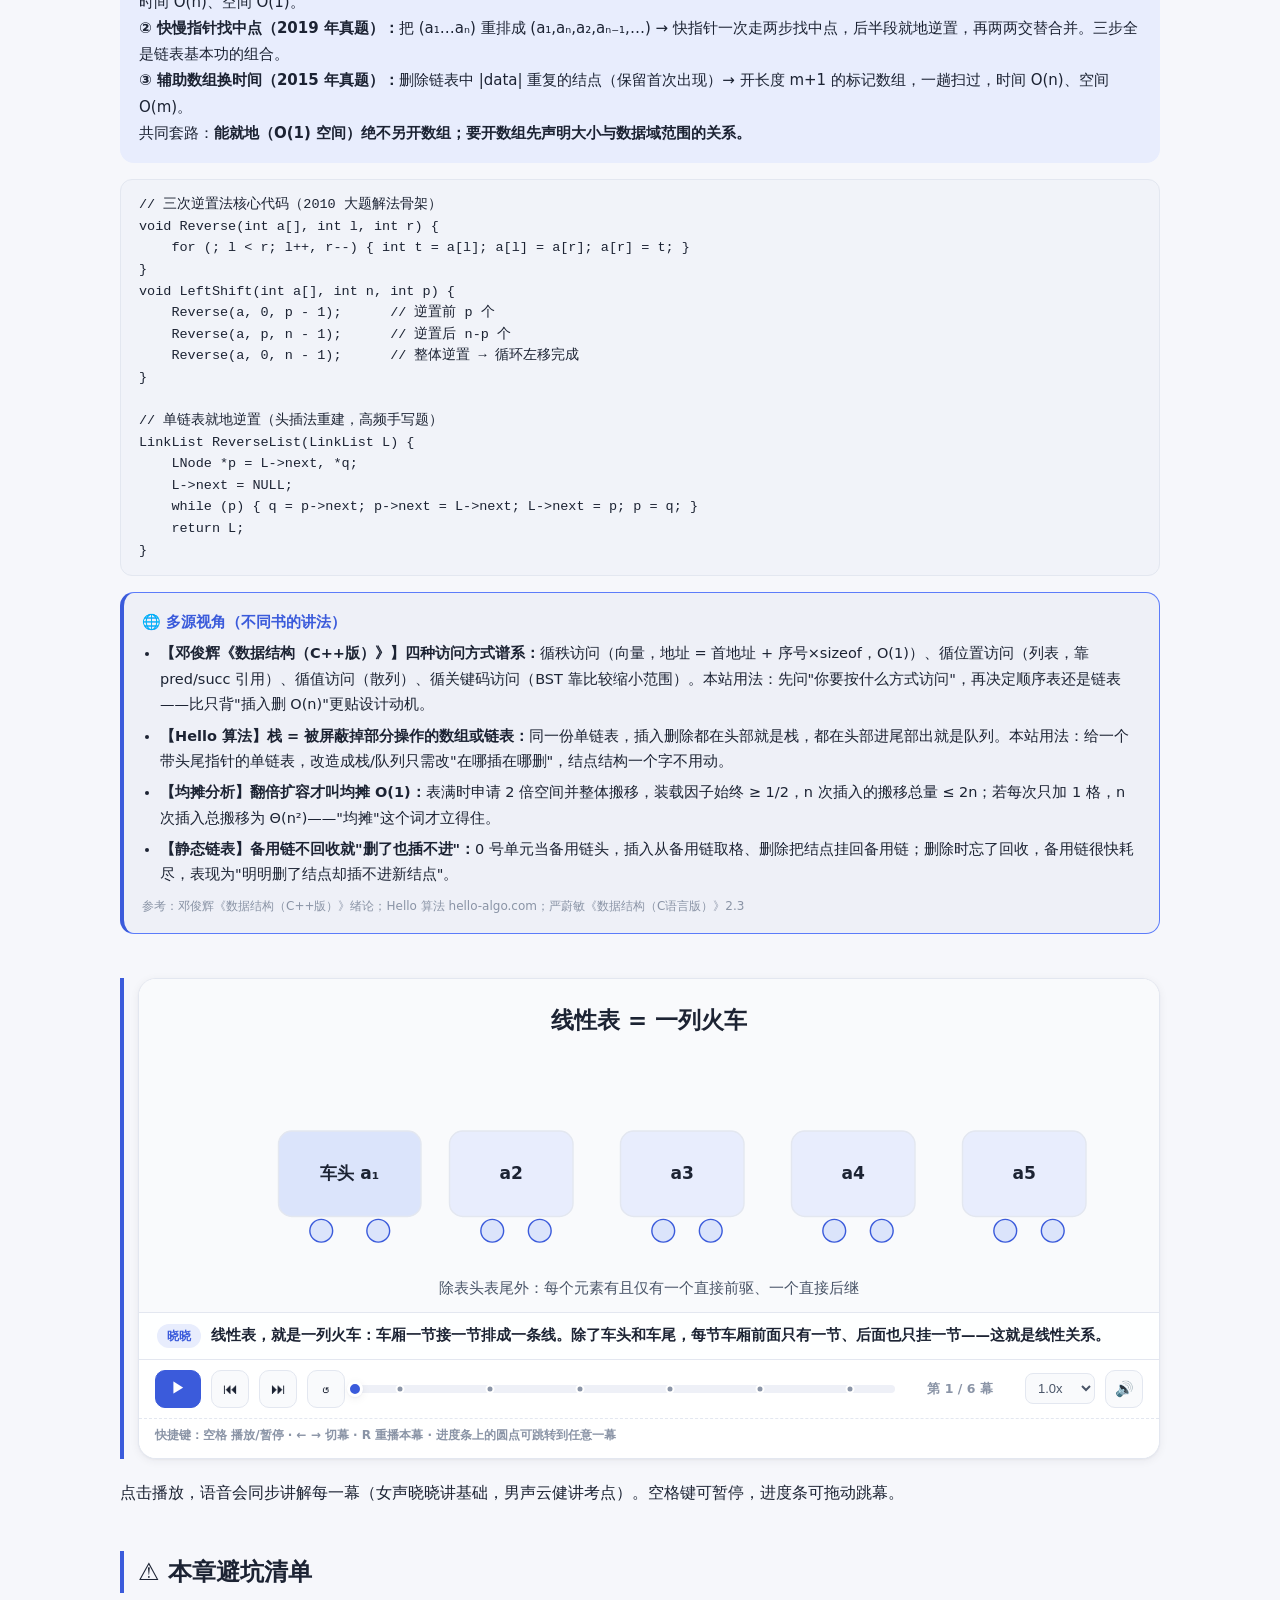
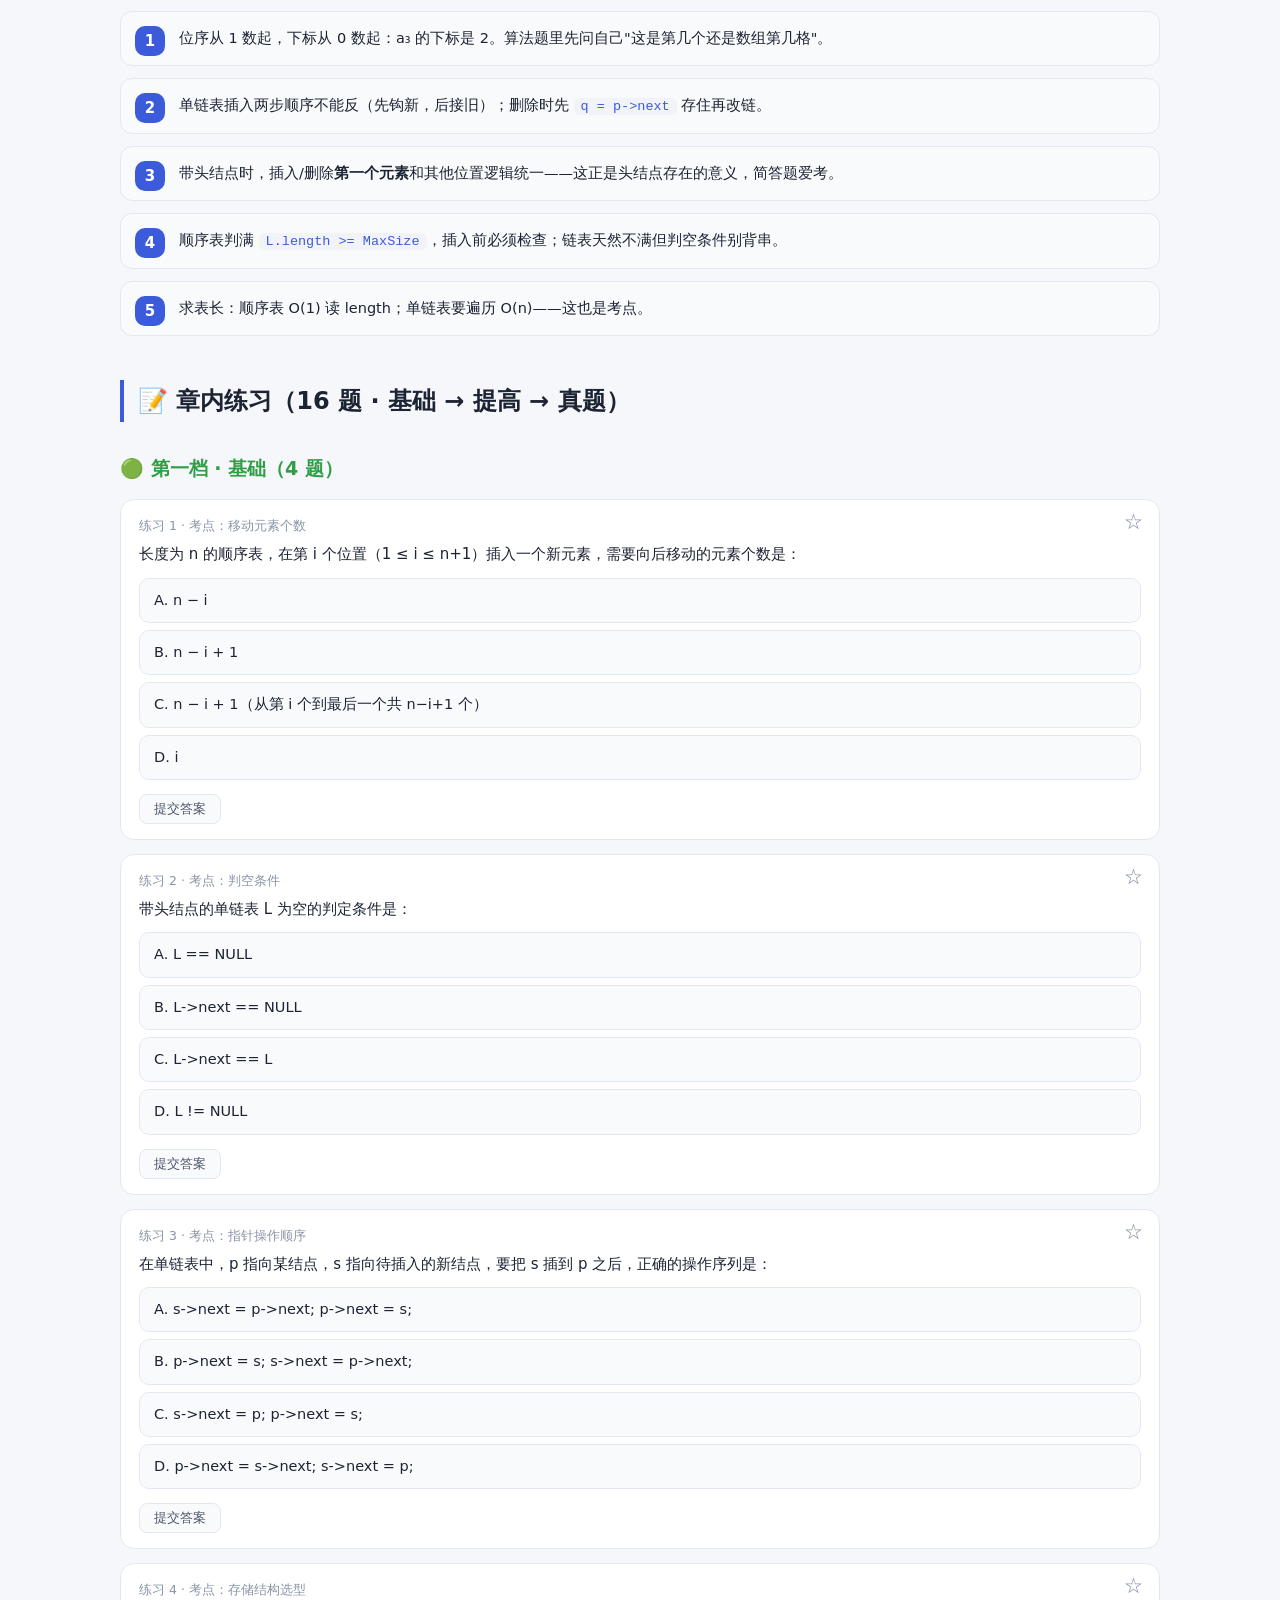
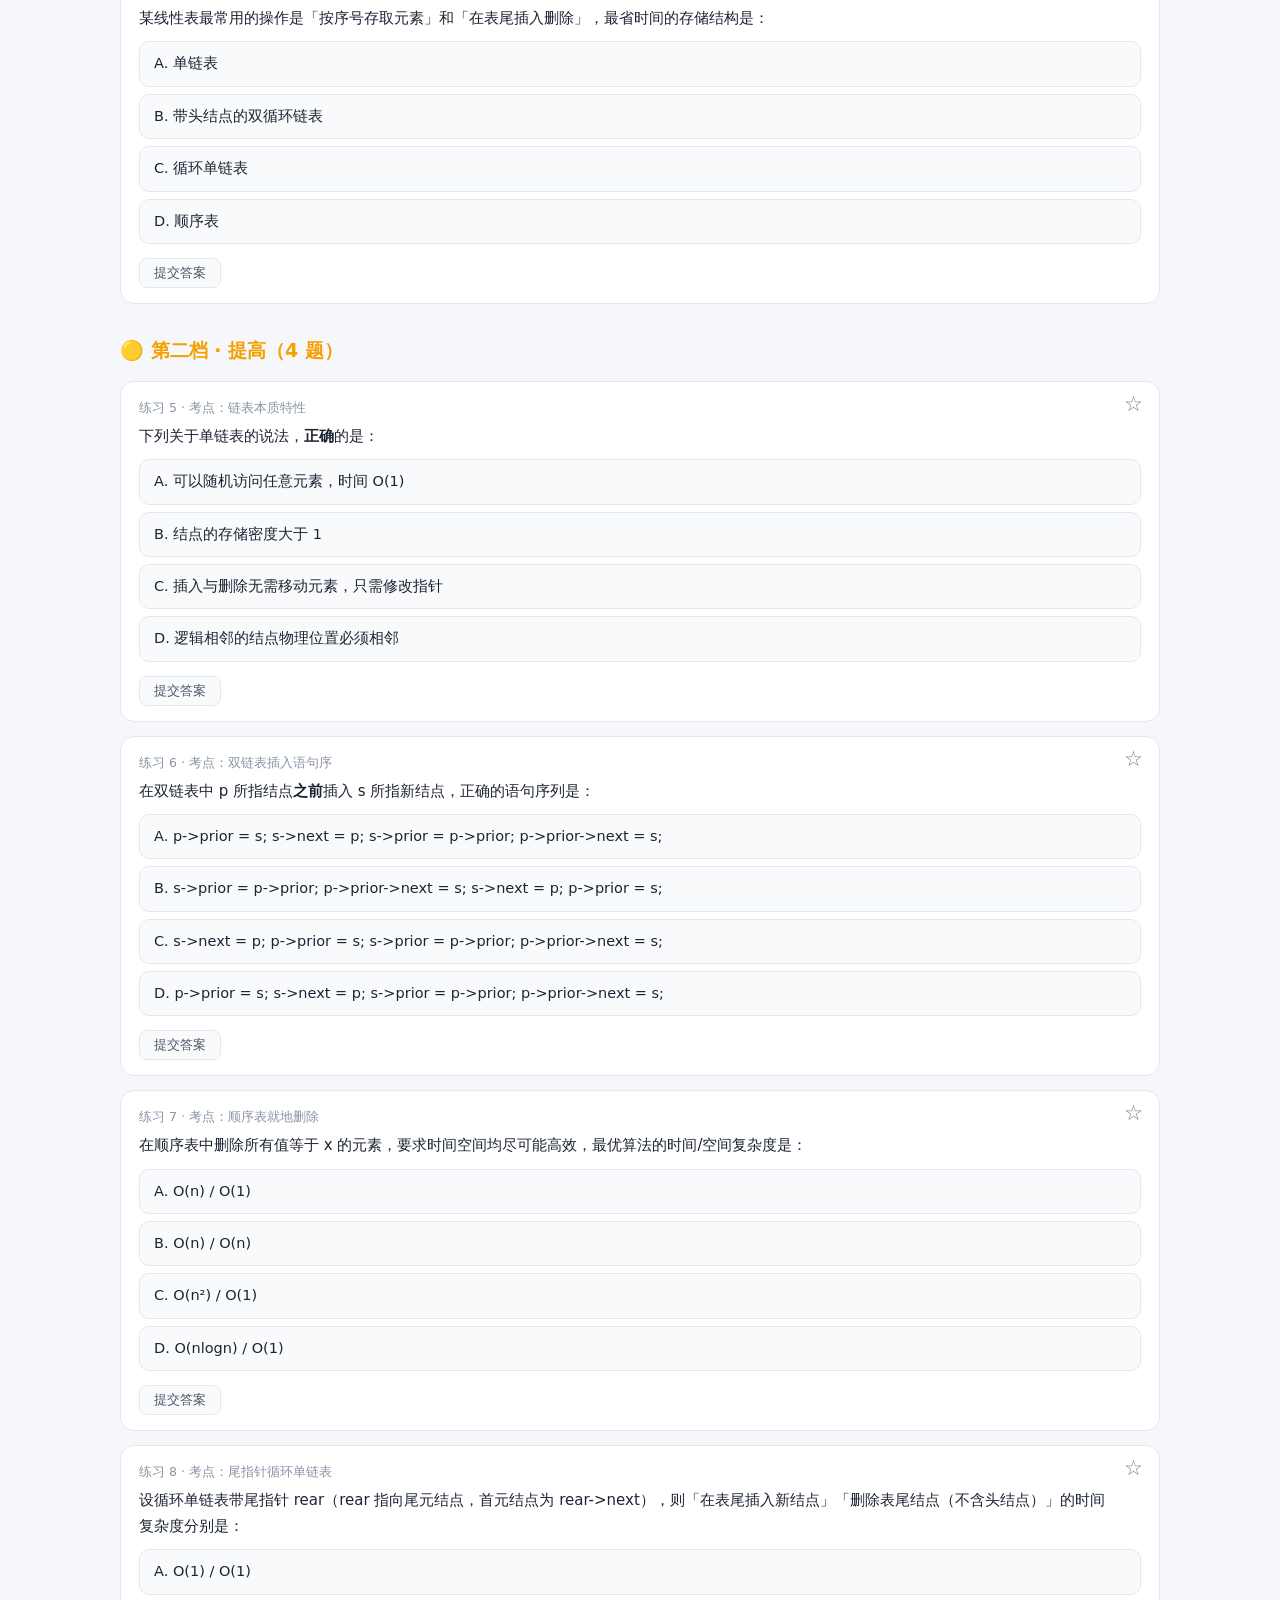
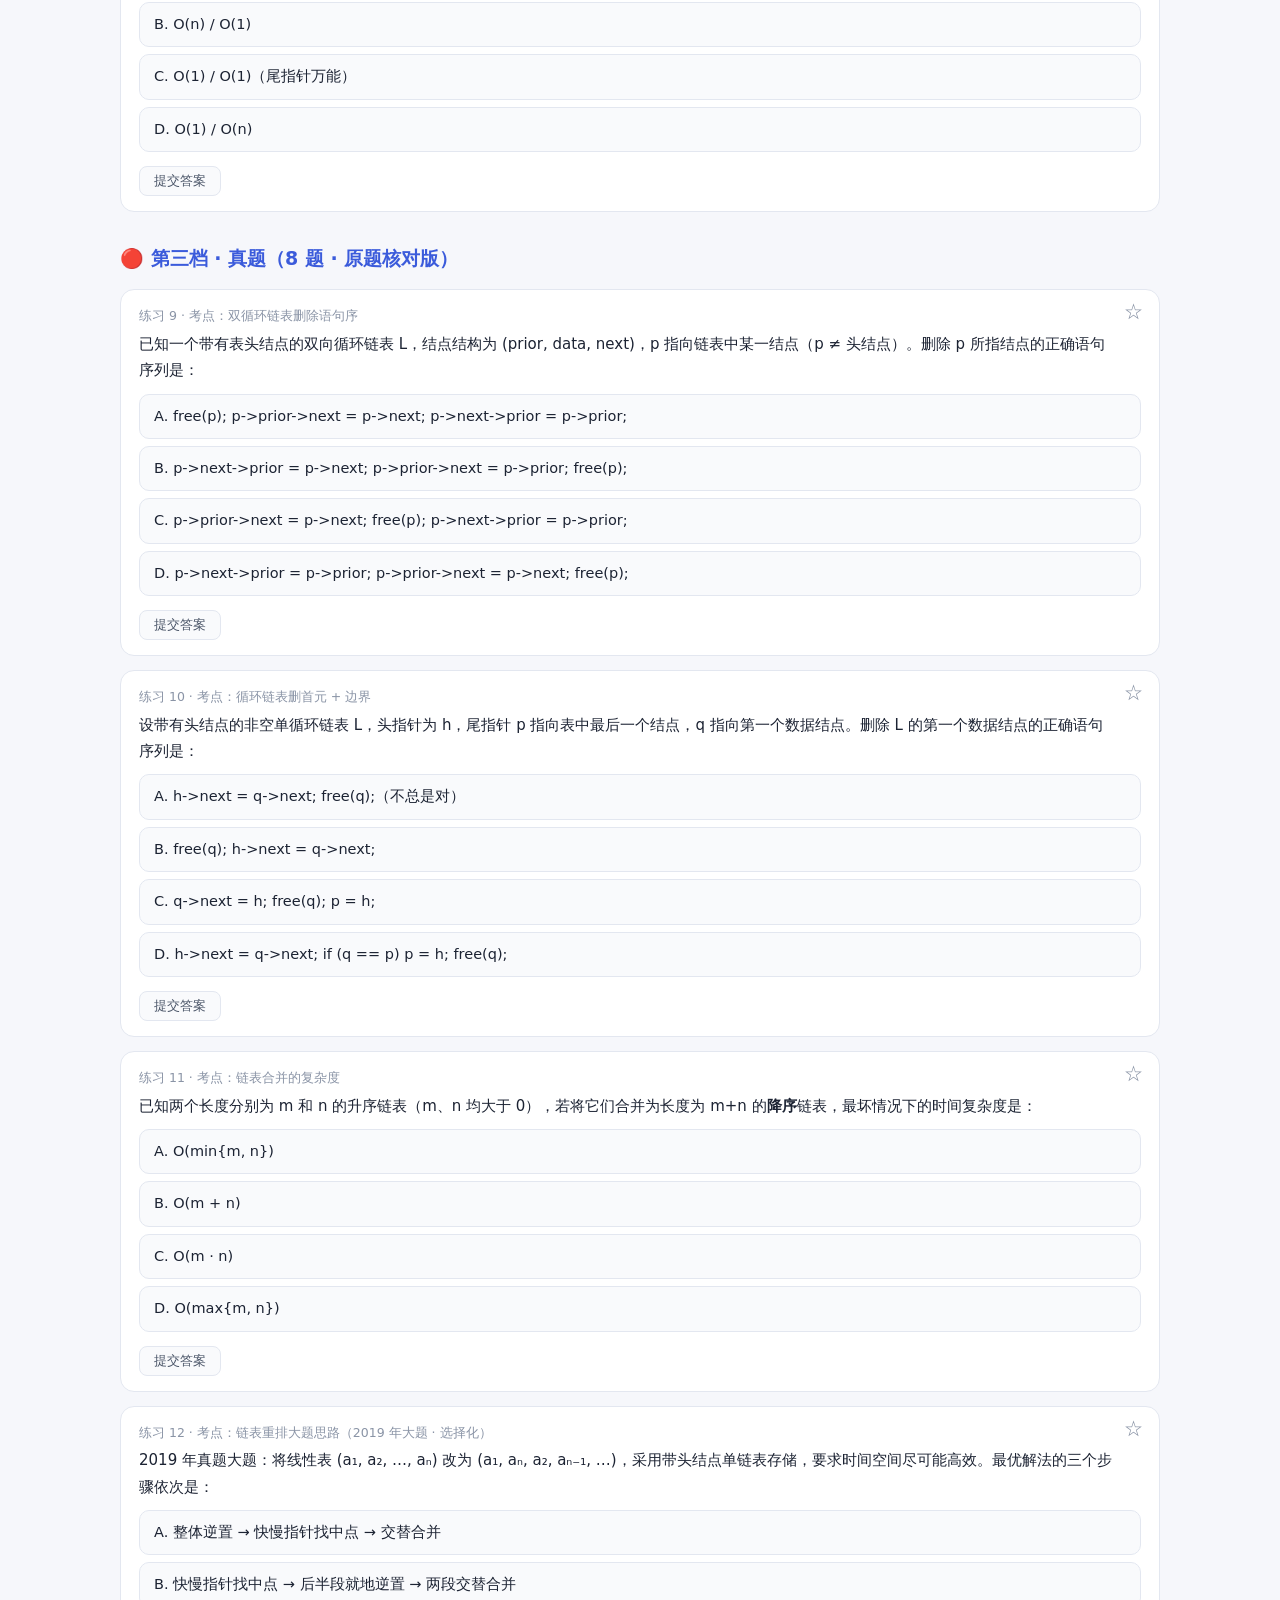
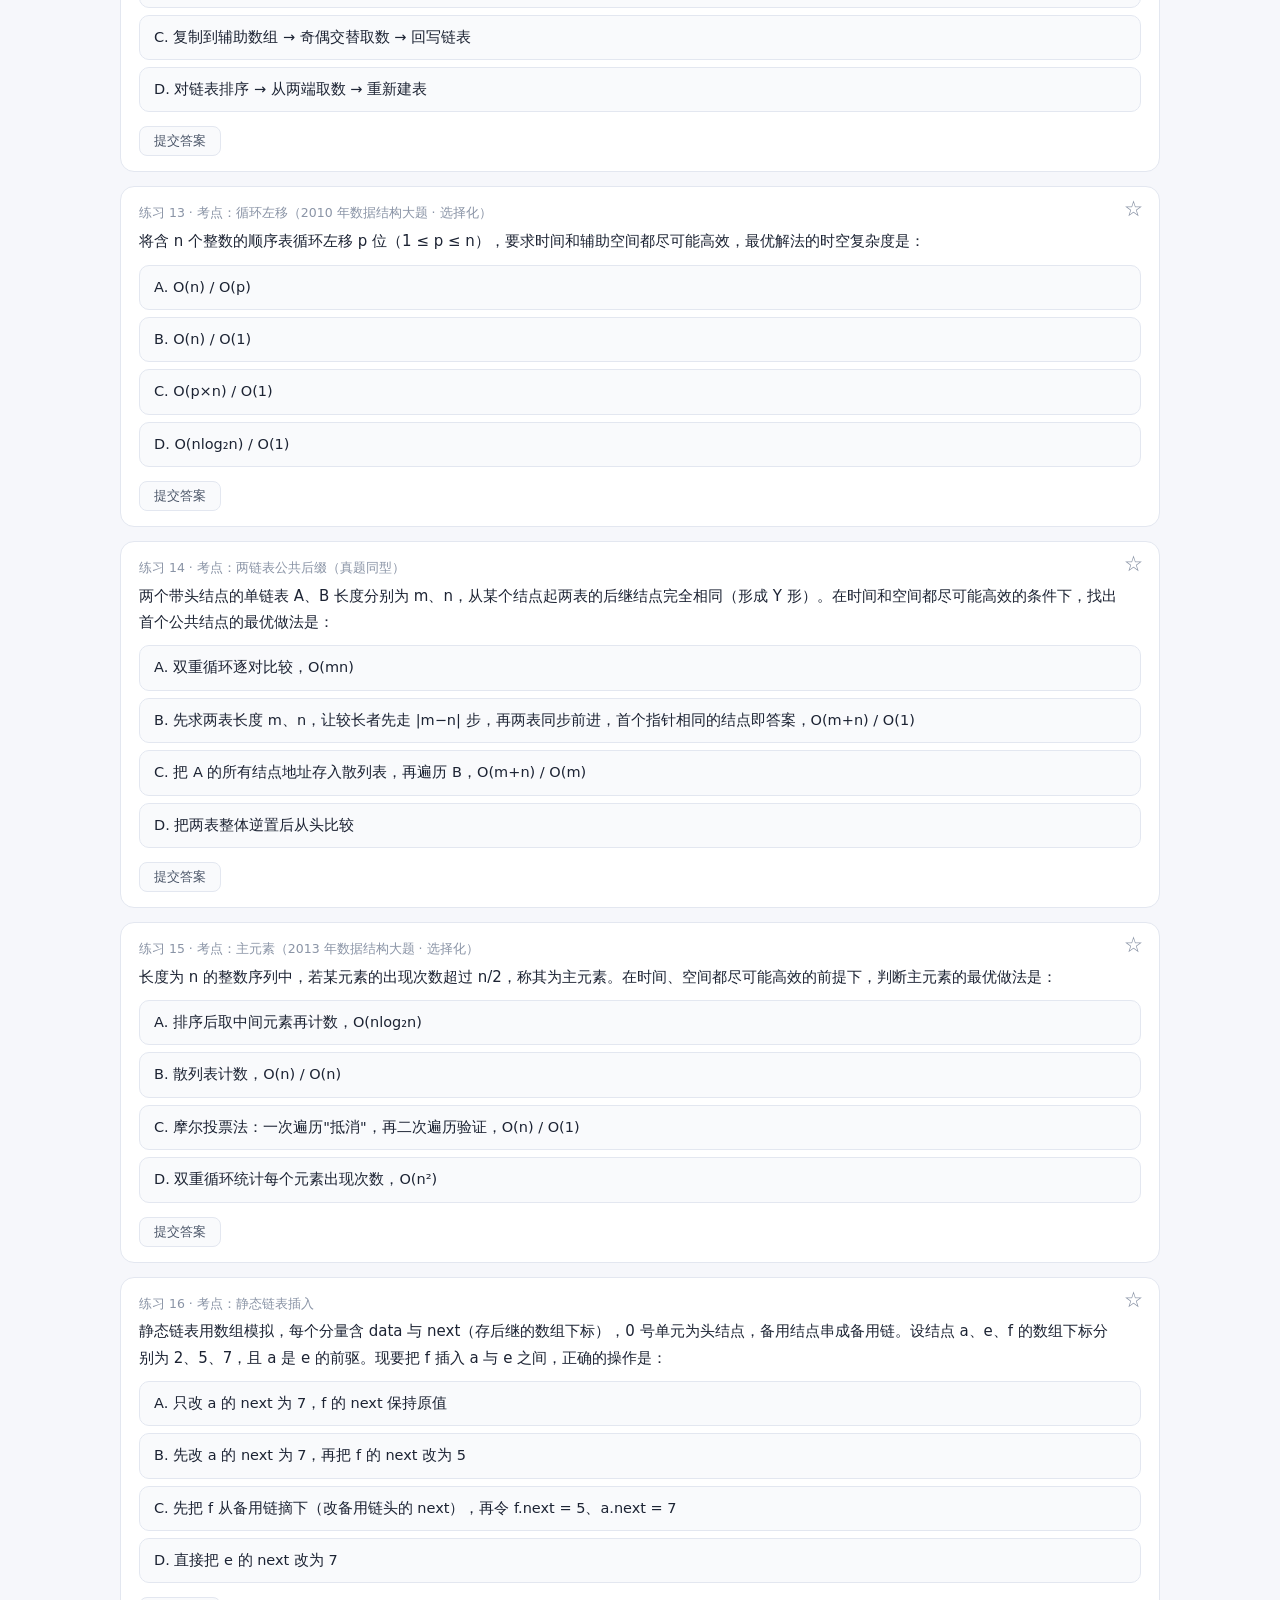
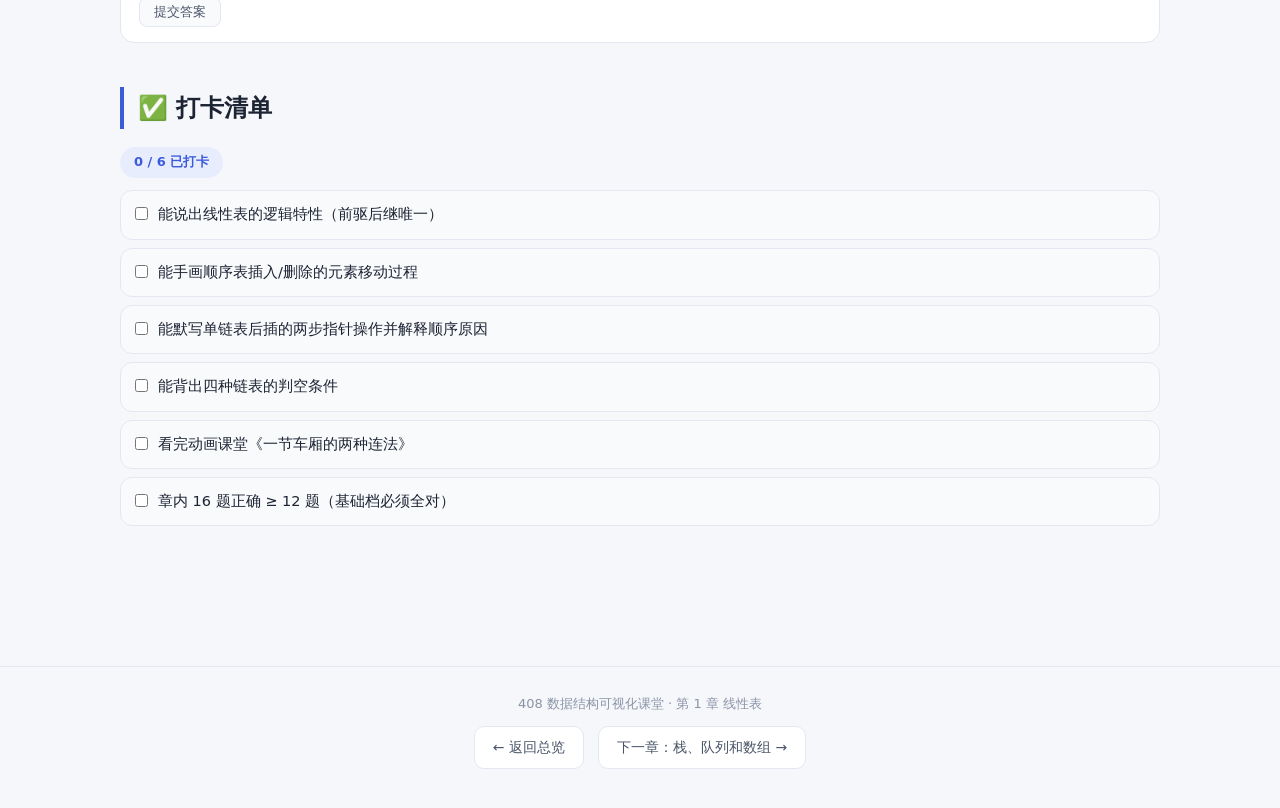
==== commit 3f01ad2a: "fix: 修复答题进度刷新丢失 - 改用题目序号为主键(题干改写不再失效)+旧数据自动迁移+未提交的选中态也保存+保存失败显式提示; 资源引用加?v=4破GitHubPages缓存" ====
--- a/ch01.html
+++ b/ch01.html
@@ -4,7 +4,7 @@
 <meta charset="UTF-8">
 <meta name="viewport" content="width=device-width, initial-scale=1.0">
 <title>第 1 章 线性表 · 408 数据结构可视化课堂</title>
-<link rel="stylesheet" href="assets/style.css">
+<link rel="stylesheet" href="assets/style.css?v=4">
 </head>
 <body>
 <nav class="topbar"><div class="topbar-inner">
@@ -391,9 +391,9 @@
     <a href="index.html">← 返回总览</a><a href="ch02.html">下一章：栈、队列和数组 →</a>
   </div>
 </footer>
-<script src="assets/app.js"></script>
-<script src="assets/lesson-player.js"></script>
-<script src="assets/lesson-ch01.js"></script>
-<script src="assets/demo-ch01.js"></script>
+<script src="assets/app.js?v=4"></script>
+<script src="assets/lesson-player.js?v=4"></script>
+<script src="assets/lesson-ch01.js?v=4"></script>
+<script src="assets/demo-ch01.js?v=4"></script>
 </body>
 </html>
--- a/assets/style.css
+++ b/assets/style.css
@@ -232,6 +232,18 @@
   max-height: 0; overflow: hidden; opacity: 0; transition: all .25s;
 }
 .quiz-hud .hud-msg.show { max-height: 30px; opacity: 1; }
+.quiz-hud .hud-msg.bad { color: var(--red); }
+.quiz-hud .hud-auto { font-size: 11.5px; color: var(--ink-3); }
+.quiz-hud .hud-warn {
+  display: none; flex-basis: 100%; margin-top: 6px;
+  background: var(--red-soft); color: var(--red);
+  border-radius: 8px; padding: 7px 12px; font-size: 12.5px; font-weight: 600;
+}
+.quiz .q-updated {
+  display: inline-block; margin-top: 6px; font-size: 11.5px;
+  color: var(--accent); background: var(--accent-soft);
+  border-radius: 999px; padding: 1px 9px;
+}
 
 /* 收藏星标 */
 .quiz .q-fav {
